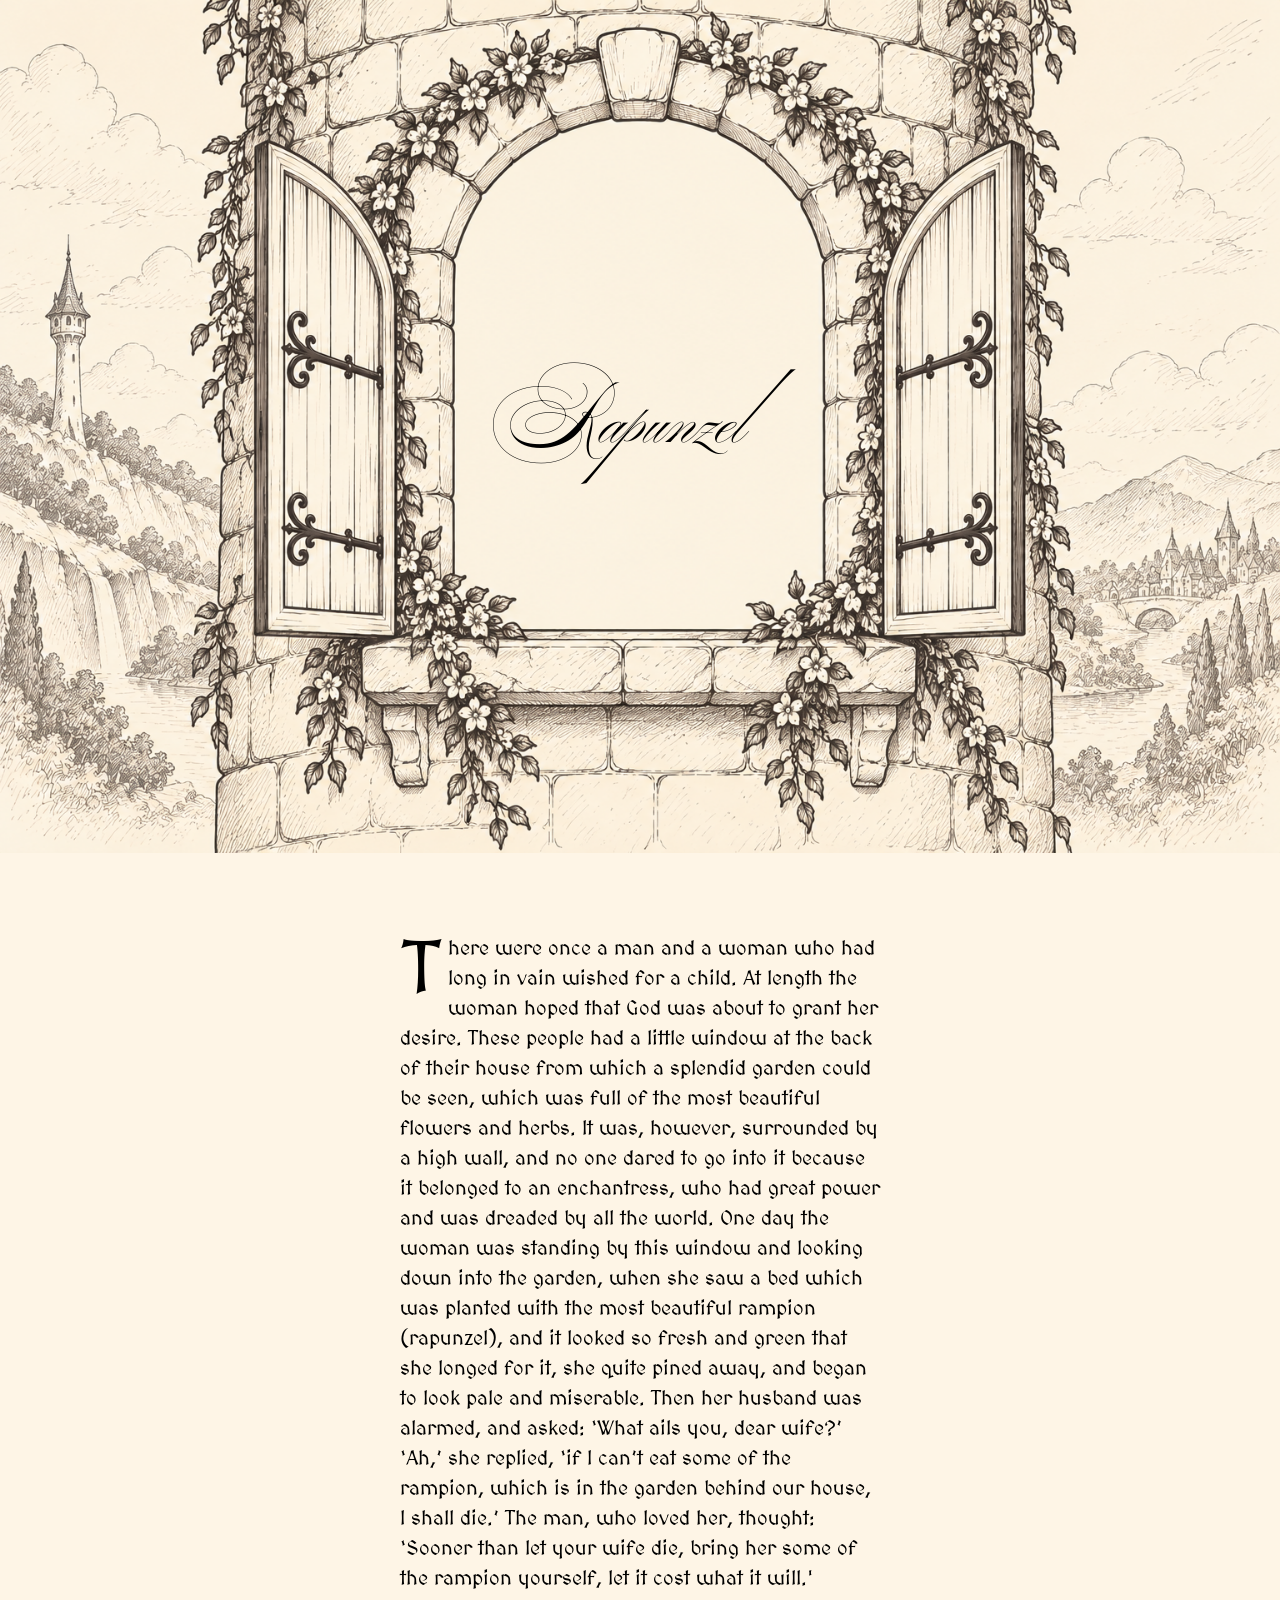
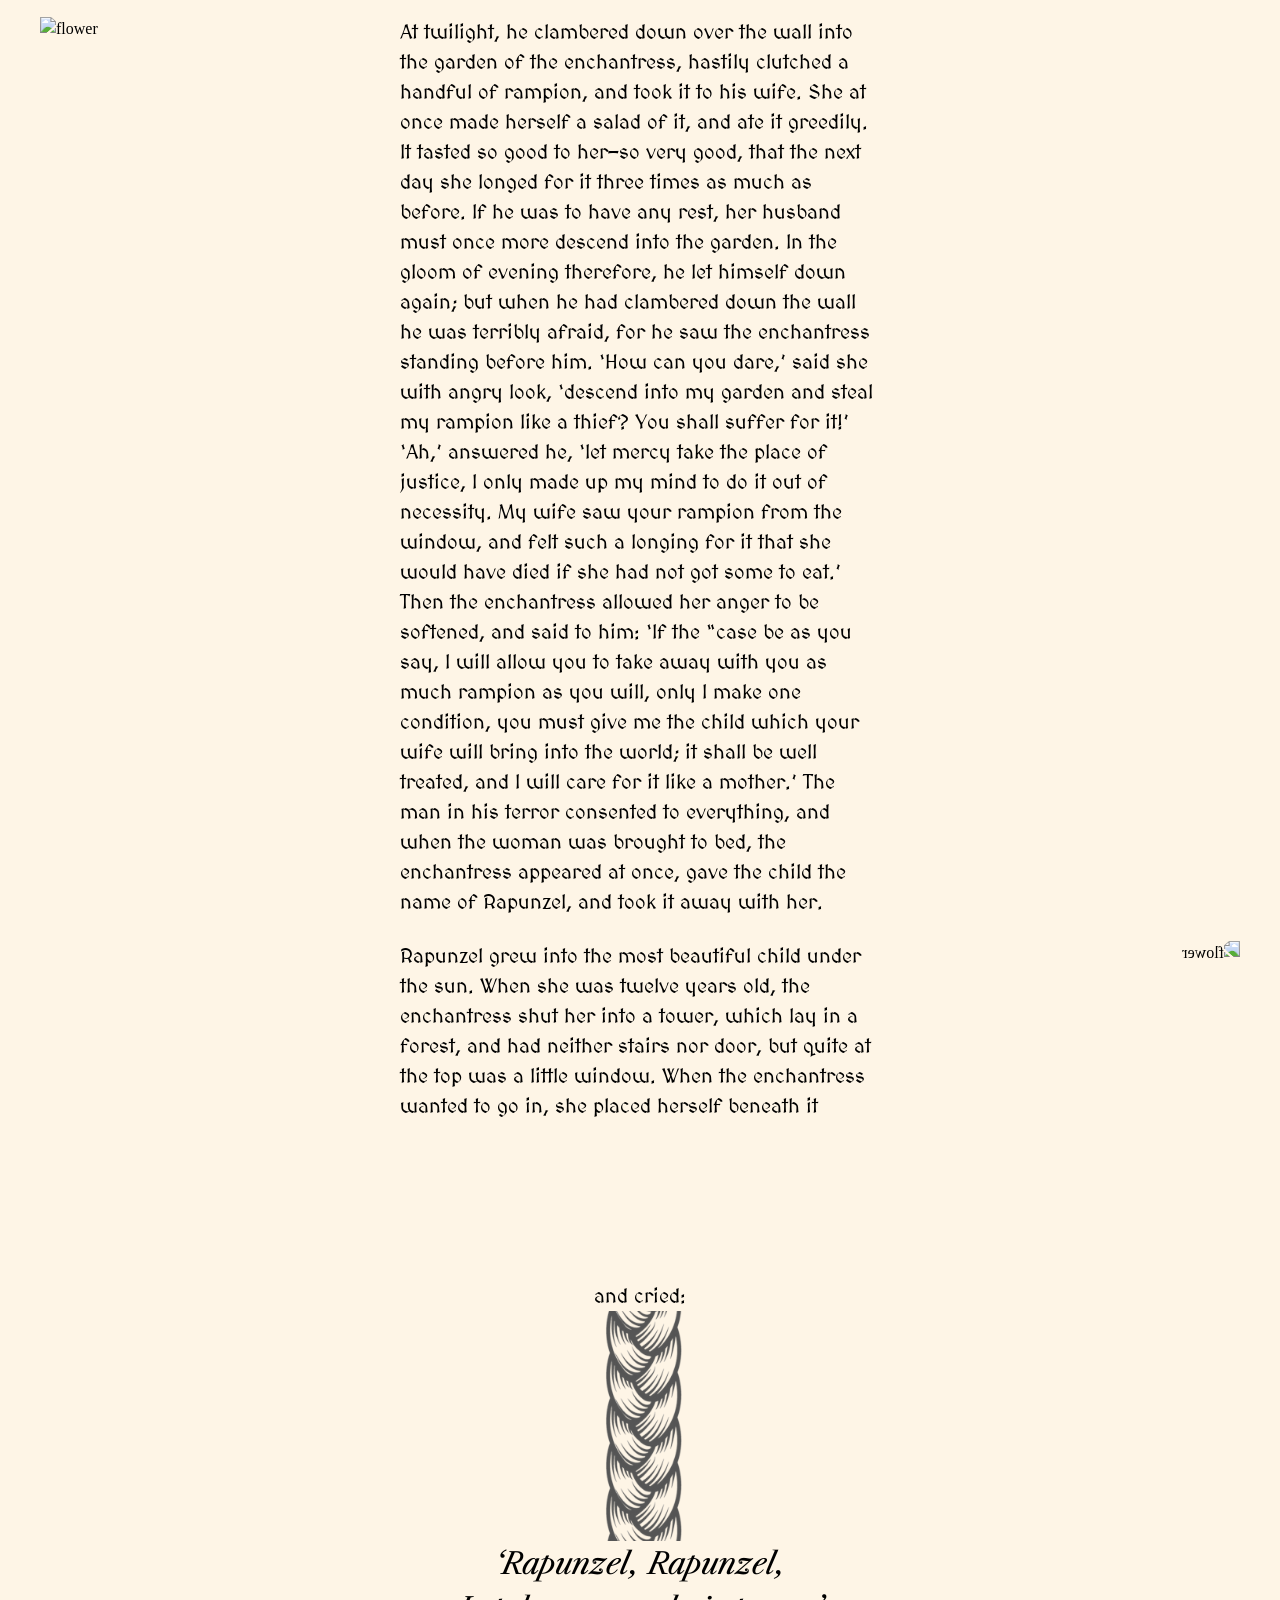
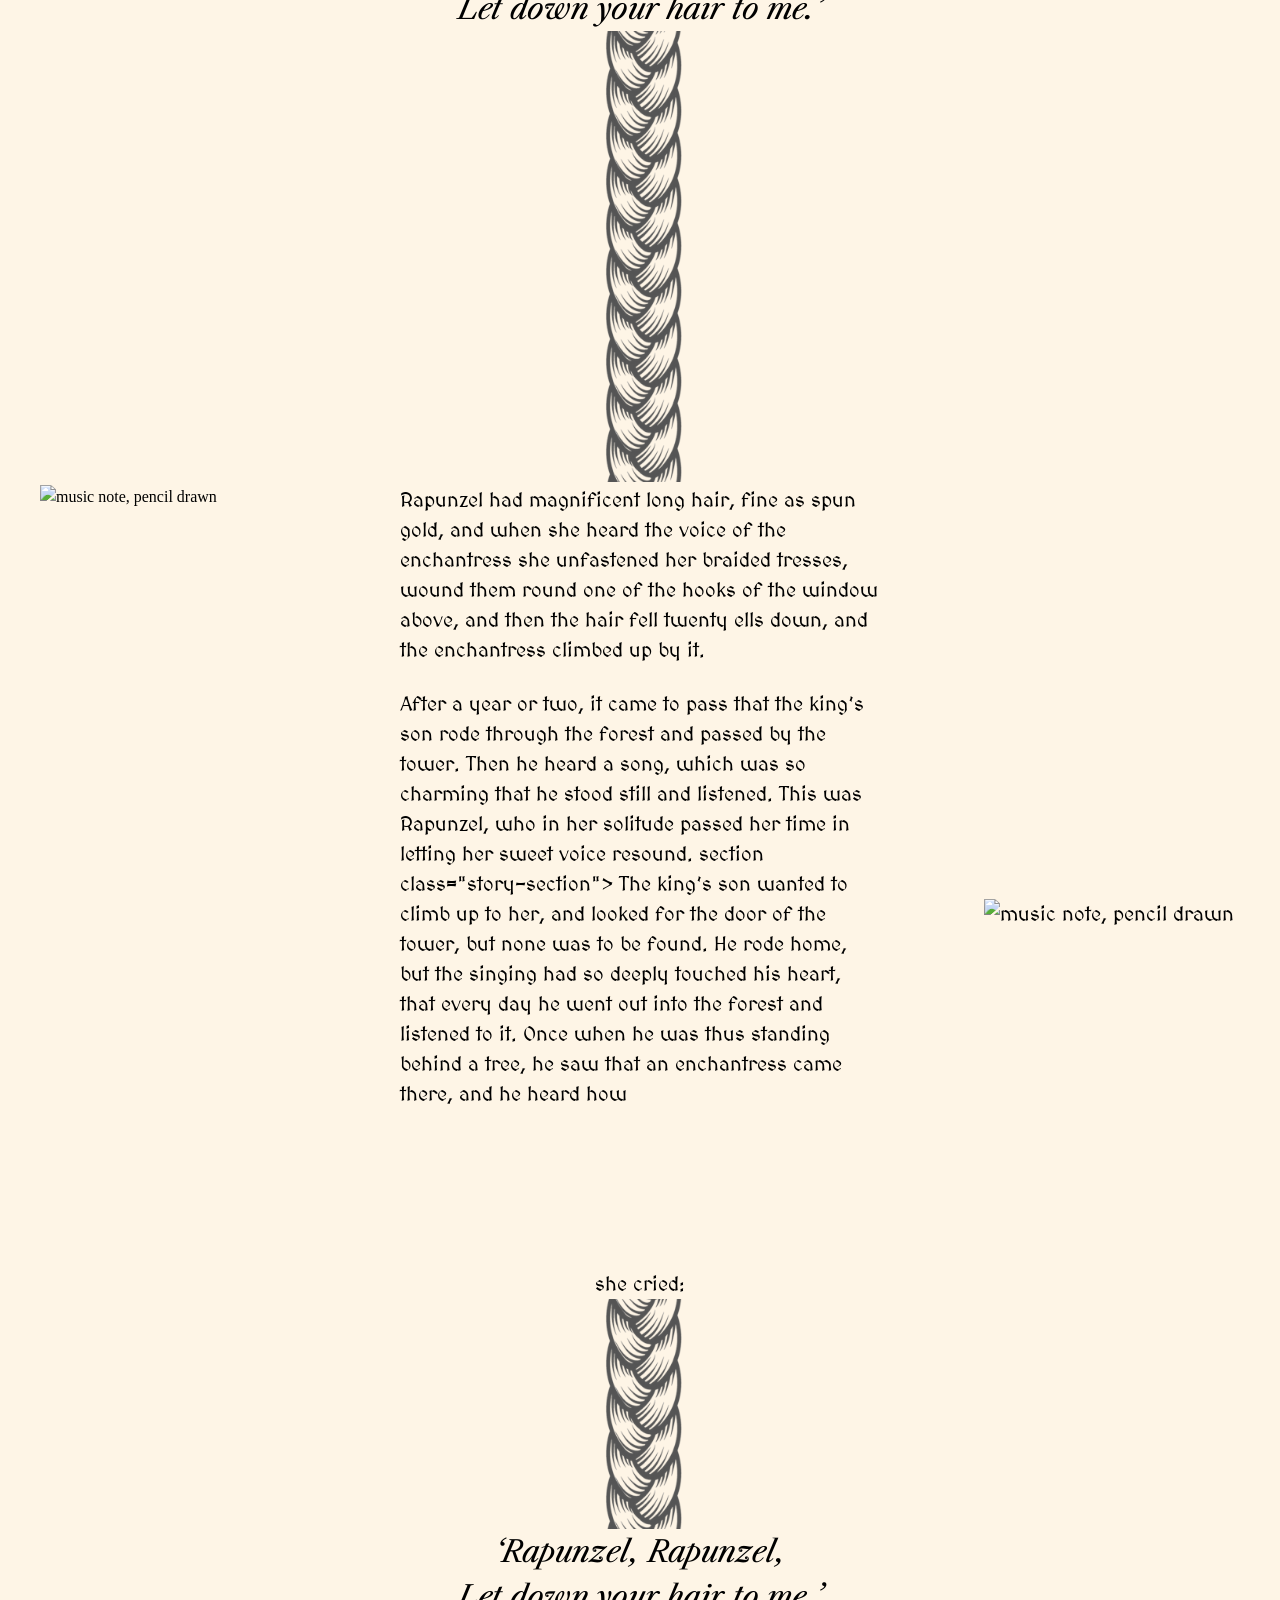
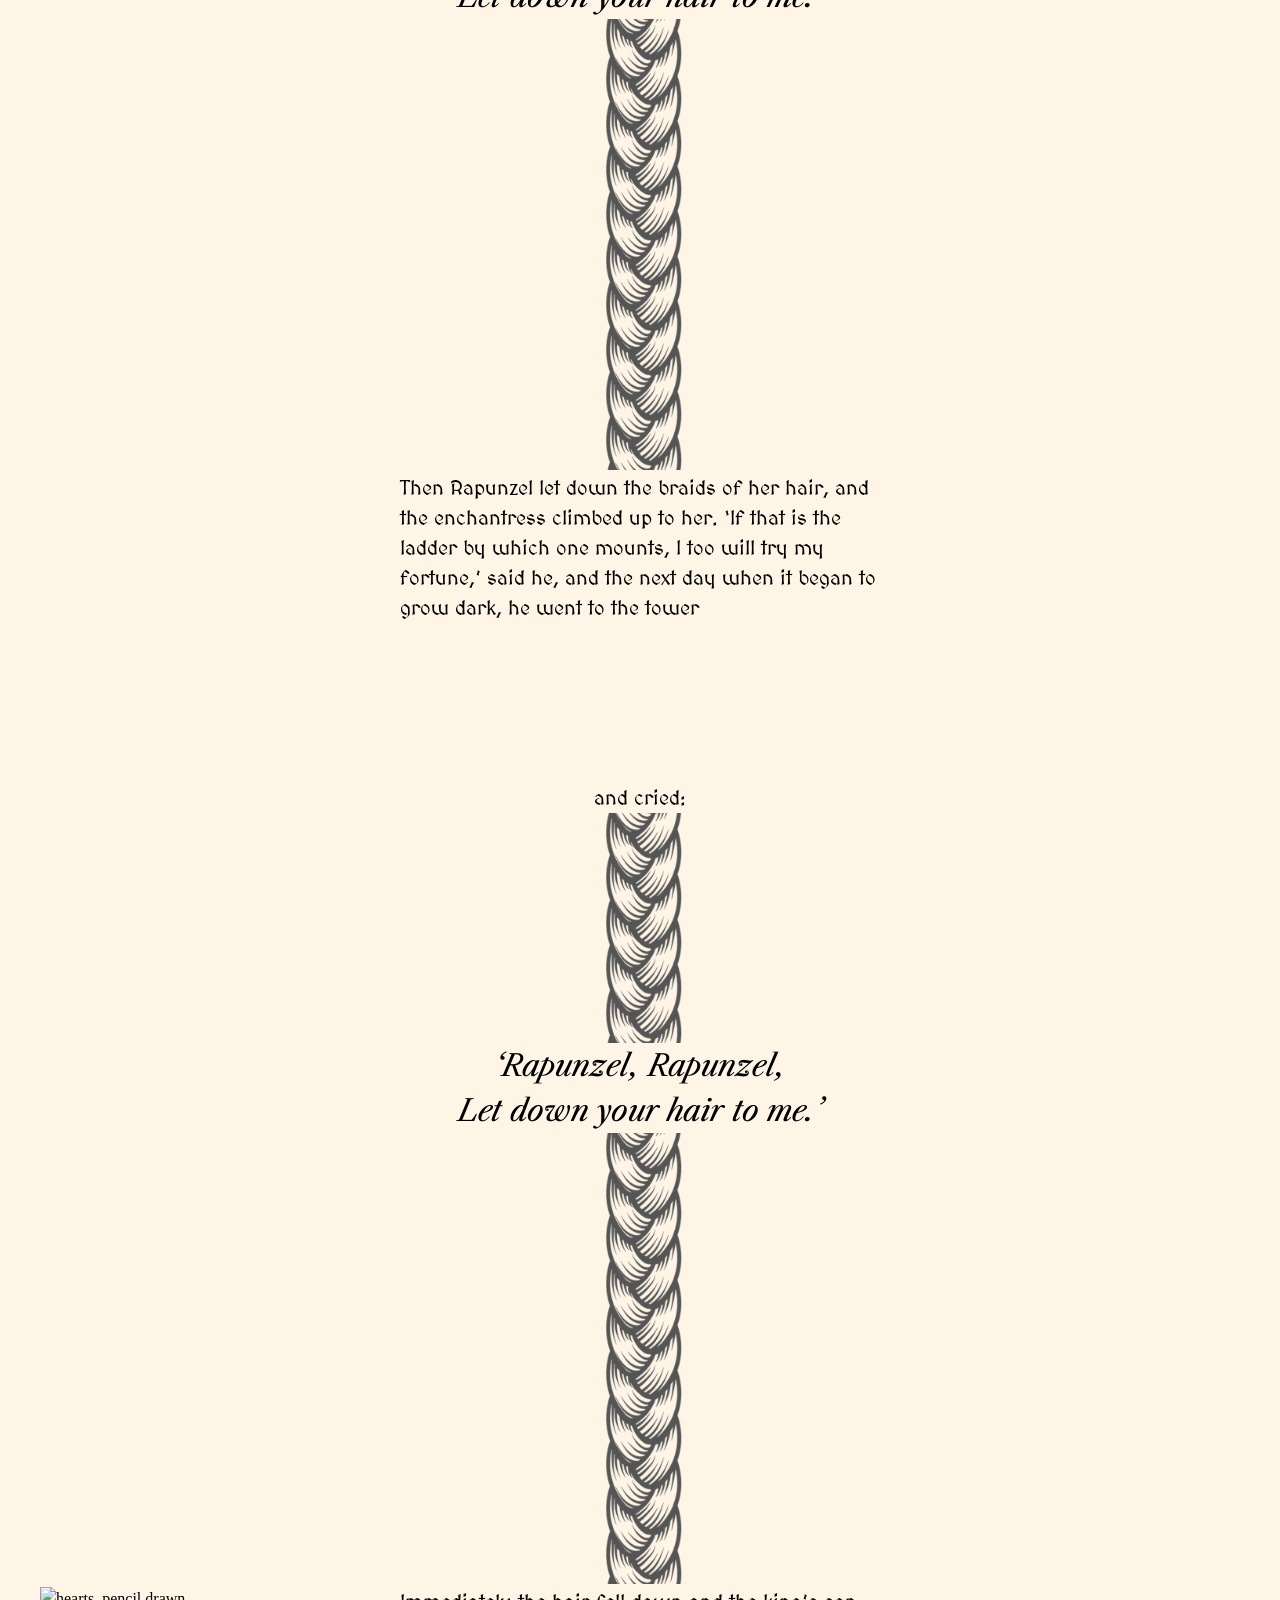
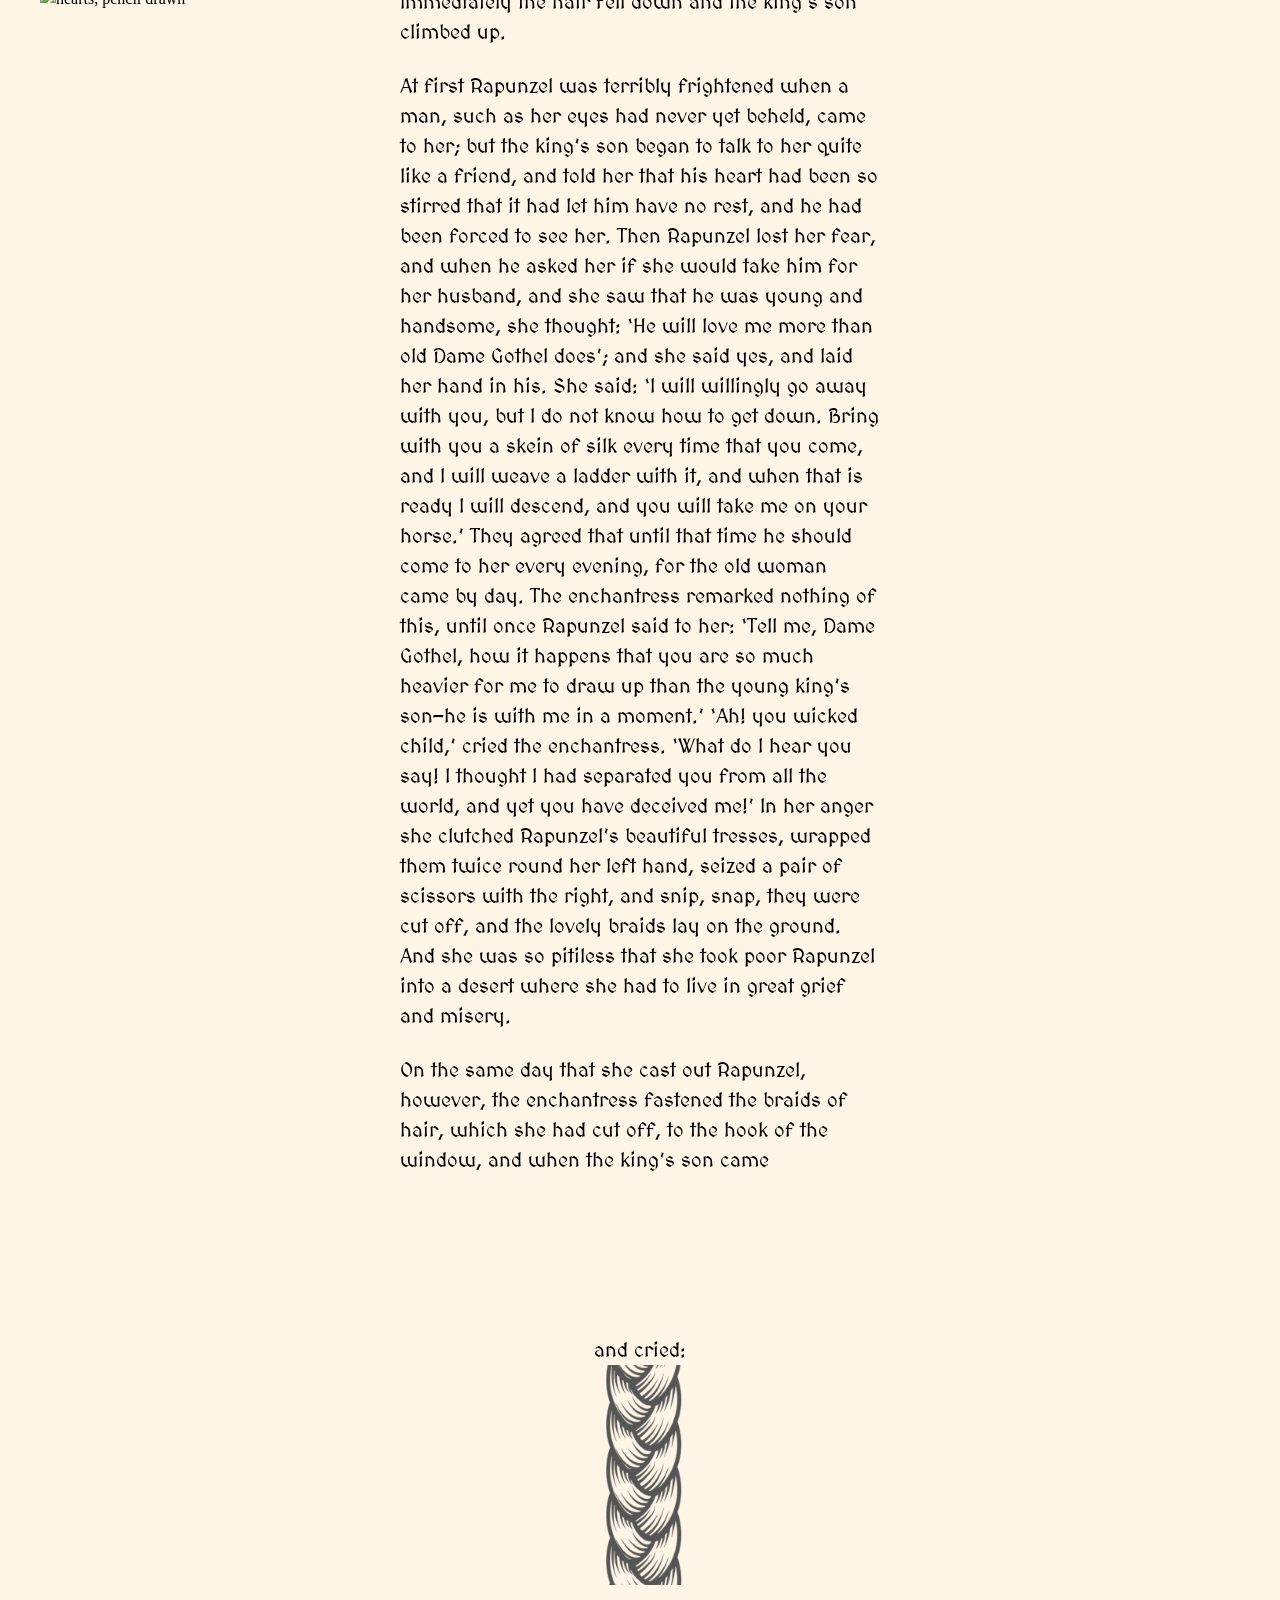
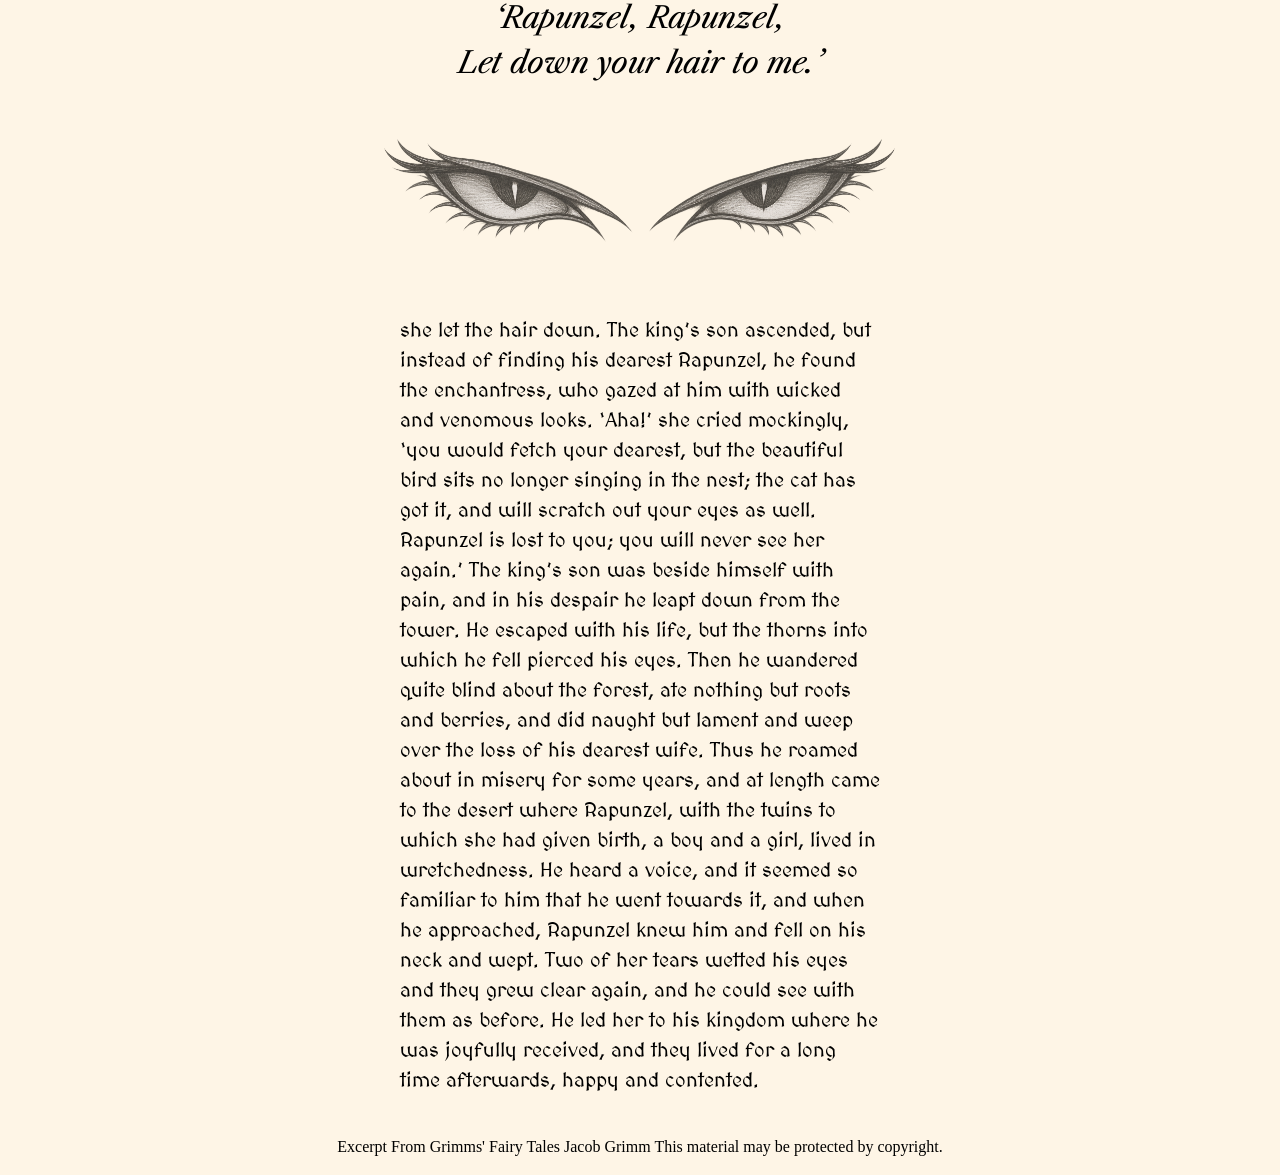
==== index.html @ 8a864c47 "Add files via upload" ====
<!DOCTYPE html>
<html lang="en">
  <head>
    <meta charset="UTF-8">
    <meta name="viewport" content="width=device-width, initial-scale=1.0">
    <link rel="stylesheet" href="style.css">
    <title>Web Design Story [Last Name]</title>
    <link rel="preconnect" href="https://fonts.googleapis.com">
<link rel="preconnect" href="https://fonts.gstatic.com" crossorigin>
<link href="https://fonts.googleapis.com/css2?family=Ballet:opsz@16..72&family=Libre+Caslon+Text:ital,wght@0,400;0,700;1,400&family=MedievalSharp&display=swap" rel="stylesheet">
  </head>

  <body>
    <main>
    
      <div class="container">
  <img src="Images/RapunzelH1.png" alt="A castle window open with flowers surrounding the opening with mountains in the background that looks like it is sketched with pencil" style="width:100%;">
  <h1>Rapunzel</h1>
</div>

      
      <p class="first">
        <span class="dropcap">T</span>here were once a man and a woman who had long in vain wished for a child.
      At length the woman hoped that God was about to grant her desire. These
      people had a little window at the back of their house from which a
      splendid garden could be seen, which was full of the most beautiful
      flowers and herbs. It was, however, surrounded by a high wall, and no one
      dared to go into it because it belonged to an enchantress, who had great
      power and was dreaded by all the world. One day the woman was standing by
      this window and looking down into the garden, when she saw a bed which was
      planted with the most beautiful rampion (rapunzel), and it looked so fresh
      and green that she longed for it, she quite pined away, and began to look
      pale and miserable. Then her husband was alarmed, and asked: ‘What ails
      you, dear wife?’ ‘Ah,’ she replied, ‘if I can’t eat some of the rampion,
      which is in the garden behind our house, I shall die.’ The man, who loved
      her, thought: ‘Sooner than let your wife die, bring her some of the
      rampion yourself, let it cost what it will.'
    </p>

    <section class="story-section">
      <img class="left-image" src="Images/flower.png" alt="flower">
      
      <p>

        At twilight, he clambered
      down over the wall into the garden of the enchantress, hastily clutched a
      handful of rampion, and took it to his wife. She at once made herself a
      salad of it, and ate it greedily. It tasted so good to her—so very
      good, that the next day she longed for it three times as much as before.
      If he was to have any rest, her husband must once more descend into the
      garden. In the gloom of evening therefore, he let himself down again; but
      when he had clambered down the wall he was terribly afraid, for he saw the
      enchantress standing before him. ‘How can you dare,’ said she with angry
      look, ‘descend into my garden and steal my rampion like a thief? You shall
      suffer for it!’ ‘Ah,’ answered he, ‘let mercy take the place of justice, I
      only made up my mind to do it out of necessity. My wife saw your rampion
      from the window, and felt such a longing for it that she would have died
      if she had not got some to eat.’ Then the enchantress allowed her anger to
      be softened, and said to him: ‘If the “case be as you say, I will allow you
      to take away with you as much rampion as you will, only I make one
      condition, you must give me the child which your wife will bring into the
      world; it shall be well treated, and I will care for it like a mother.’
      The man in his terror consented to everything, and when the woman was
      brought to bed, the enchantress appeared at once, gave the child the name
      of Rapunzel, and took it away with her.
      </p>
    </section>

    <section class="story-section">
      <img class="right-image" src="Images/flower.png" alt="flower">
      
      <p>
      Rapunzel grew into the most beautiful child under the sun. When she was
      twelve years old, the enchantress shut her into a tower, which lay in a
      forest, and had neither stairs nor door, but quite at the top was a little
      window. When the enchantress wanted to go in, she placed herself beneath
      it 
      </p>
    </section>

      <p class= "cried">
        and cried:
      </p>

      <div class="braid">
        <img src=Images/braid.png alt="A braid passing through the quote down to the next paragraoh">
  
      <blockquote> 
        ‘Rapunzel, Rapunzel,<br>
        Let down your hair to me.’
      </blockquote>
    </div>

<section class="story-section">
      <img class="left-music" src="Images/music.png" alt="music note, pencil drawn">
    <p>
    Rapunzel had magnificent long hair, fine as spun gold, and when she heard
      the voice of the enchantress she unfastened her braided tresses, wound
      them round one of the hooks of the window above, and then the hair fell
      twenty ells down, and the enchantress climbed up by it.
    </p>
     </section>
   
      <p>
      After a year or two, it came to pass that the king’s son rode through the
      forest and passed by the tower. Then he heard a song, which was so
      charming that he stood still and listened. This was Rapunzel, who in her
      solitude passed her time in letting her sweet voice resound. section class="story-section">
      <img class="right-music" src="Images/music-right.png" alt="music note, pencil drawn">The king’s
      son wanted to climb up to her, and looked for the door of the tower, but
      none was to be found. He rode home, but the singing had so deeply touched
      his heart, that every day he went out into the forest and listened to it.
      Once when he was thus standing behind a tree, he saw that an enchantress
      came there, and he heard how 
    </p>
      </section>



    <p class="cried">
      she cried:
    </p>
 
     <div class="braid">
        <img src=Images/braid.png>
  
      <blockquote> 
        ‘Rapunzel, Rapunzel,<br>
        Let down your hair to me.’
      </blockquote>
    </div>

  <p>Then Rapunzel let down the braids of her hair, and the enchantress climbed
      up to her. ‘If that is the ladder by which one mounts, I too will try my
      fortune,’ said he, and the next day when it began to grow dark, he went to
      the tower</p>

      <p class="cried">
        and cried:
      </p>

      <div class="braid">
        <img src=Images/braid.png>
  
      <blockquote> 
        ‘Rapunzel, Rapunzel,<br>
        Let down your hair to me.’
      </blockquote>
    </div>

<section class="story-section">
      <img class="heart" src="Images/hearts.png" alt="hearts, pencil drawn">
      <p>
       Immediately the hair fell down and the king’s son climbed up.
     </p>
   </section>
      <p>
      At first Rapunzel was terribly frightened when a man, such as her eyes had
      never yet beheld, came to her; but the king’s son began to talk to her
      quite like a friend, and told her that his heart had been so stirred that
      it had let him have no rest, and he had been forced to see her. Then
      Rapunzel lost her fear, and when he asked her if she would take him for
      her husband, and she saw that he was young and handsome, she thought: ‘He
      will love me more than old Dame Gothel does’; and she said yes, and laid
      her hand in his. She said: ‘I will willingly go away with you, but I do
      not know how to get down. Bring with you a skein of silk every time that
      you come, and I will weave a ladder with it, and when that is ready I will
      descend, and you will take me on your horse.’ They agreed that until that
      time he should come to her every evening, for the old woman came by day.
      The enchantress remarked nothing of this, until once Rapunzel said to her:
      ‘Tell me, Dame Gothel, how it happens that you are so much heavier for me
      to draw up than the young king’s son—he is with me in a moment.’
      ‘Ah! you wicked child,’ cried the enchantress. ‘What do I hear you say! I
      thought I had separated you from all the world, and yet you have deceived
      me!’ In her anger she clutched Rapunzel’s beautiful tresses, wrapped them
      twice round her left hand, seized a pair of scissors with the right, and
      snip, snap, they were cut off, and the lovely braids lay on the ground.
      And she was so pitiless that she took poor Rapunzel into a desert where
      she had to live in great grief and misery.
    </p>

    <p>
      On the same day that she cast out Rapunzel, however, the enchantress
      fastened the braids of hair, which she had cut off, to the hook of the
      window, and when the king’s son came 
    </p>

    <p class="cried">
    and cried:</p>

    <div class="evil">
        <img src=Images/braid.png> 
      <blockquote> 
        ‘Rapunzel, Rapunzel,<br>
        Let down your hair to me.’
      </blockquote>
      <div class="eyes">
      <img src="Images/eyes.png" alt="evil looking eyes staring straight out. The eyes are styled in a hand drawn way. ">
    </div>
      </div>
  




      <p>
        she let the hair down. The king’s son ascended, but instead of finding his
      dearest Rapunzel, he found the enchantress, who gazed at him with wicked
      and venomous looks. ‘Aha!’ she cried mockingly, ‘you would fetch your
      dearest, but the beautiful bird sits no longer singing in the nest; the
      cat has got it, and will scratch out your eyes as well. Rapunzel is lost
      to you; you will never see her again.’ The king’s son was beside himself
      with pain, and in his despair he leapt down from the tower. He escaped
      with his life, but the thorns into which he fell pierced his eyes. Then he
      wandered quite blind about the forest, ate nothing but roots and berries,
      and did naught but lament and weep over the loss of his dearest wife.
      Thus he roamed about in misery for some years, and at length came to the desert
      where Rapunzel, with the twins to which she had given birth, a boy and a
      girl, lived in wretchedness. He heard a voice, and it seemed so familiar
      to him that he went towards it, and when he approached, Rapunzel knew him
      and fell on his neck and wept. Two of her tears wetted his eyes and they
      grew clear again, and he could see with them as before. He led her to his
      kingdom where he was joyfully received, and they lived for a long time
      afterwards, happy and contented.
    </p>


<img src="Images/flowers.png" alt="" class="footer-banner">
<footer>
  Excerpt From Grimms' Fairy Tales Jacob Grimm
  This material may be protected by copyright.
</footer>

    </main>
  </body>
</html>
---- style.css ----
/*
  Josh's Custom CSS Reset
  https://www.joshwcomeau.com/css/custom-css-reset/
*/

*, *::before, *::after {
  box-sizing: border-box;
}

*:not(dialog) {
  margin: 0;
}

@media (prefers-reduced-motion: no-preference) {
  html {
    interpolate-size: allow-keywords;
  }
}

body {
  line-height: 1.5;
  -webkit-font-smoothing: antialiased;
}

img, picture, video, canvas, svg {
  display: block;
  max-width: 100%;
}

input, button, textarea, select {
  font: inherit;
}

p, h1, h2, h3, h4, h5, h6 {
  overflow-wrap: break-word;
}

p {
  text-wrap: pretty;
}
h1, h2, h3, h4, h5, h6 {
  text-wrap: balance;
}

#root, #__next {
  isolation: isolate;
}

/*-------code starts here-----*/

html {
	background-color: #FEF5E6;
}

main {
margin: auto;
}

 /* source https://www.w3schools.com/howto/howto_css_image_text.asp*/
/* Container holding the image and the text */
.container {
  position: relative;
  text-align: center;
  width: 100vw;

}

.container img{
  width: 100%;
  height: 100%;
  object-fit: cover;
}

h1 {
	font-family: "Ballet", cursive;
  font-optical-sizing: auto;
  font-weight: 400;
  font-style: normal;
  font-size: 6.5vw;
  /*text-shadow: 3px 3px 15px black; /*https://www.w3schools.com/cssref/css3_pr_text-shadow.php*/
	text-align: center;
	position: absolute;
  padding-right: 2.5vw;
  top: 50%;
  left: 50%;
  transform: translate(-50%, -50%);
}

.dropcap {
	float: left;
  font-size: 75px;
  line-height: 60px;
  padding-top: 4px;
  padding-right: 8px;
  padding-left: 3px;
}

.first{
  margin-top: 5rem;
}

p {
  font-size: 20px;
  width: 30rem;
  min-width: 20rem;
  font-family: "MedievalSharp";
  margin: auto;
  margin-bottom: 1.5rem;

}

.cried {
  text-align: center;
  margin-top: 10rem;
  margin-bottom: 0rem;
  font-size: 20px;

}

.braid{ /*Adobe Stock*/
  width: 200px;
  height: 550px;
  margin: auto;
  margin-bottom: 14rem;
  position: relative;
  text-align: center;
}

.story-section {
  position: relative;
  width: 100%;
}

.left-image  /*CHAT GPT*/{
  position: absolute;
  width: 20vw;
  left: 0;
  margin-left: 40px;
}

.right-image  /*CHAT GPT*/{
  position: absolute;
  transform: scaleX(-1);
  width: 20vw;
  right: 0;
  margin-right: 40px;
}

.left-music{
  position: absolute;
  width: 20vw;
  left: 0;
  margin-left: 40px;

}

.right-music{
  position: absolute;
  width: 20vw;
  right: 0;
  margin-right: 40px;

}

.heart{
  position: absolute;
  width: 20vw;
  left: 0;
  margin-left: 40px;
}


blockquote {
	font-family: "Libre Caslon Text";
	font-style: italic;
	text-align: center; 
  font-size: 30px;
  background-color: #FEF5E6;
  position: absolute;
  top: 50%;
  left: 50%;
  transform: translate(-50%, -50%);
  width: 43rem;
  max-width: 80vw;
}


.evil{ 
  width: 200px;
  height: 550px;
  margin: auto;
  position: relative;
  text-align: center;
}

.evil img /*ChatGPT*/{
width: 100%;
height: 40%;
object-fit: cover;
}

.eyes {
  width: 550px;
  height: 400px;
  max-width: 90vw;
  position: absolute;
  left: 50%;
  transform: translateX(-50%);
}

.eyes img  /*ChatGPT*/ {
  width: 100%;
  height: 100%;
  object-fit: contain;
}

.footer-banner /*ChatGPT*/ {
  display: block;
  width: 50vw;       
  height: auto;       
  object-fit: cover;  
  margin: auto;
}

footer {
  margin: auto;
  text-align: center;
  padding-top: 1rem;
  padding-bottom: 1rem;
}


  @media screen and (max-width: 900px) {
  .left-image{
    display: none;
  }

    @media screen and (max-width: 900px) {
  .right-image{
    display: none;
  }

    @media screen and (max-width: 900px) {
  .left-music{
    display: none;
  }

    @media screen and (max-width: 900px) {
  .right-music{
    display: none;
  }

 @media screen and (max-width: 900px) {
  .heart{
    display: none;
  }

@media screen and (max-width: 920px) {
  p {
  
  }
}
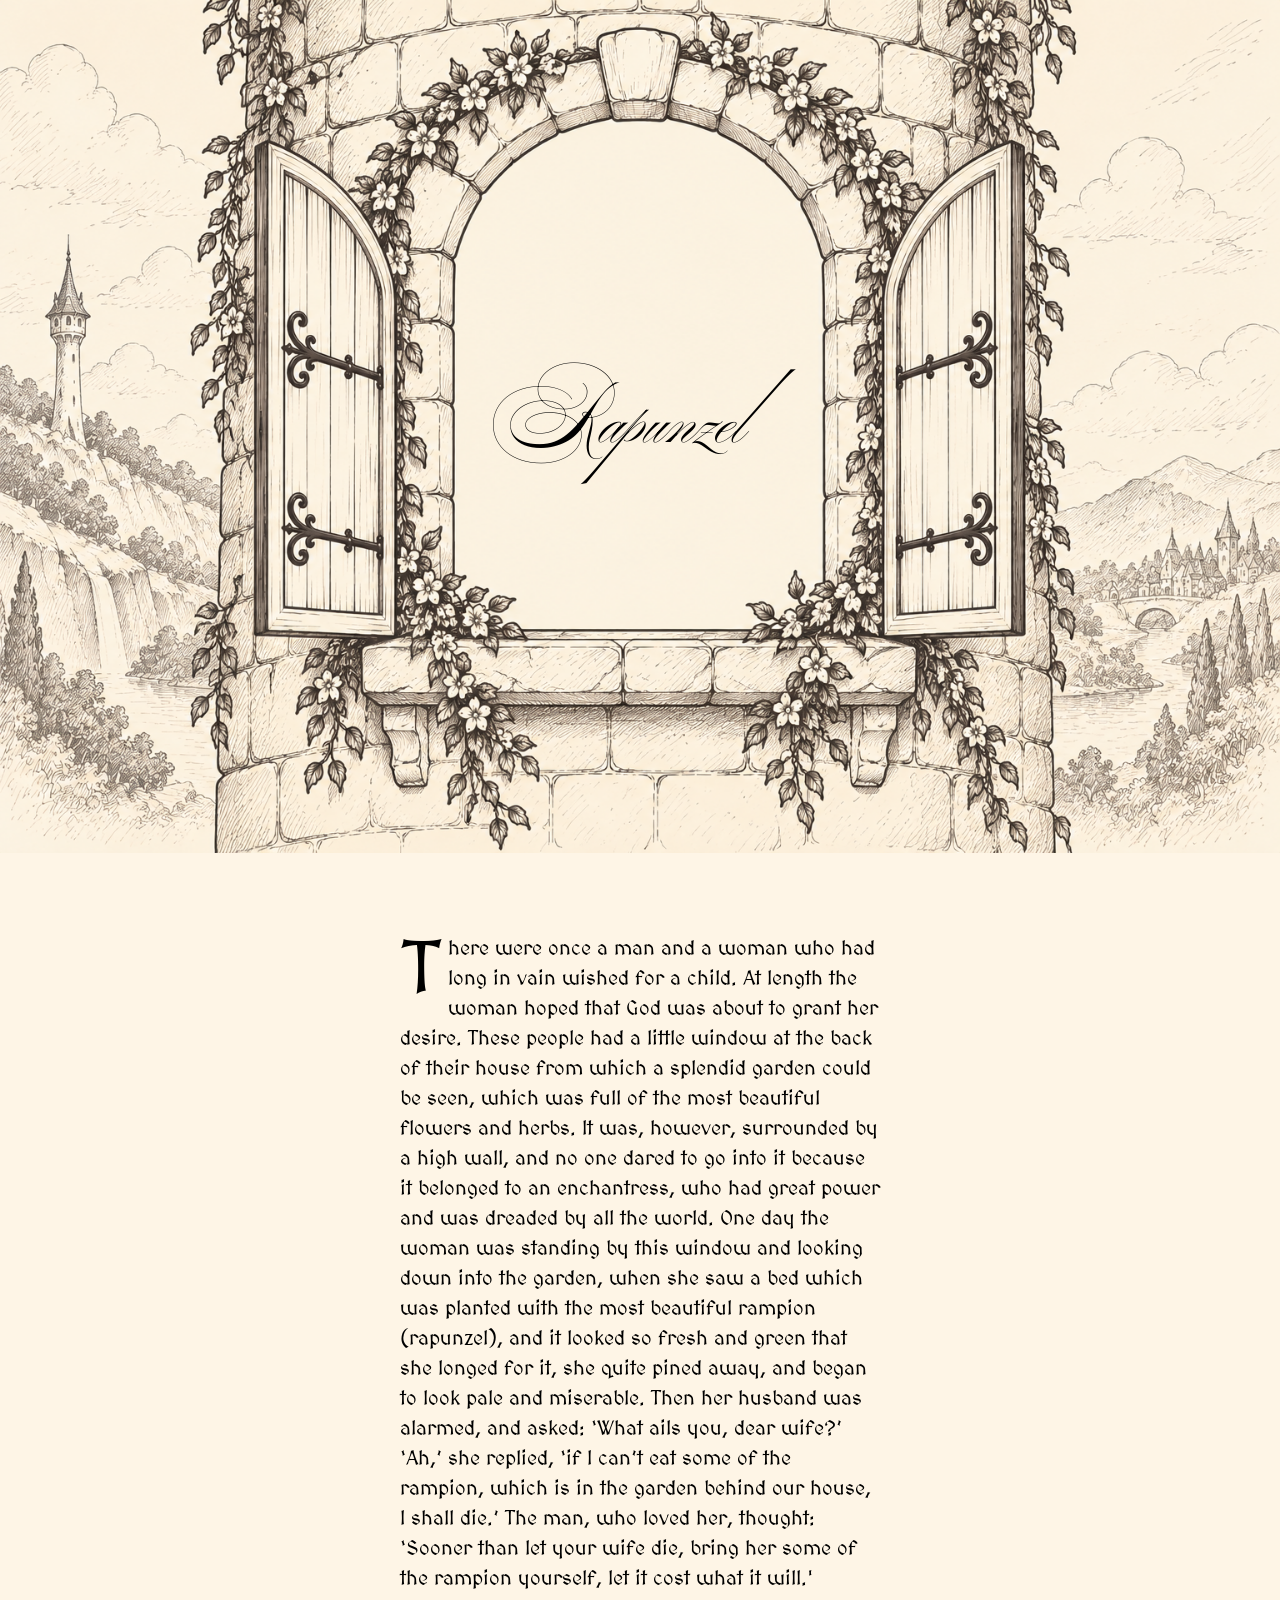
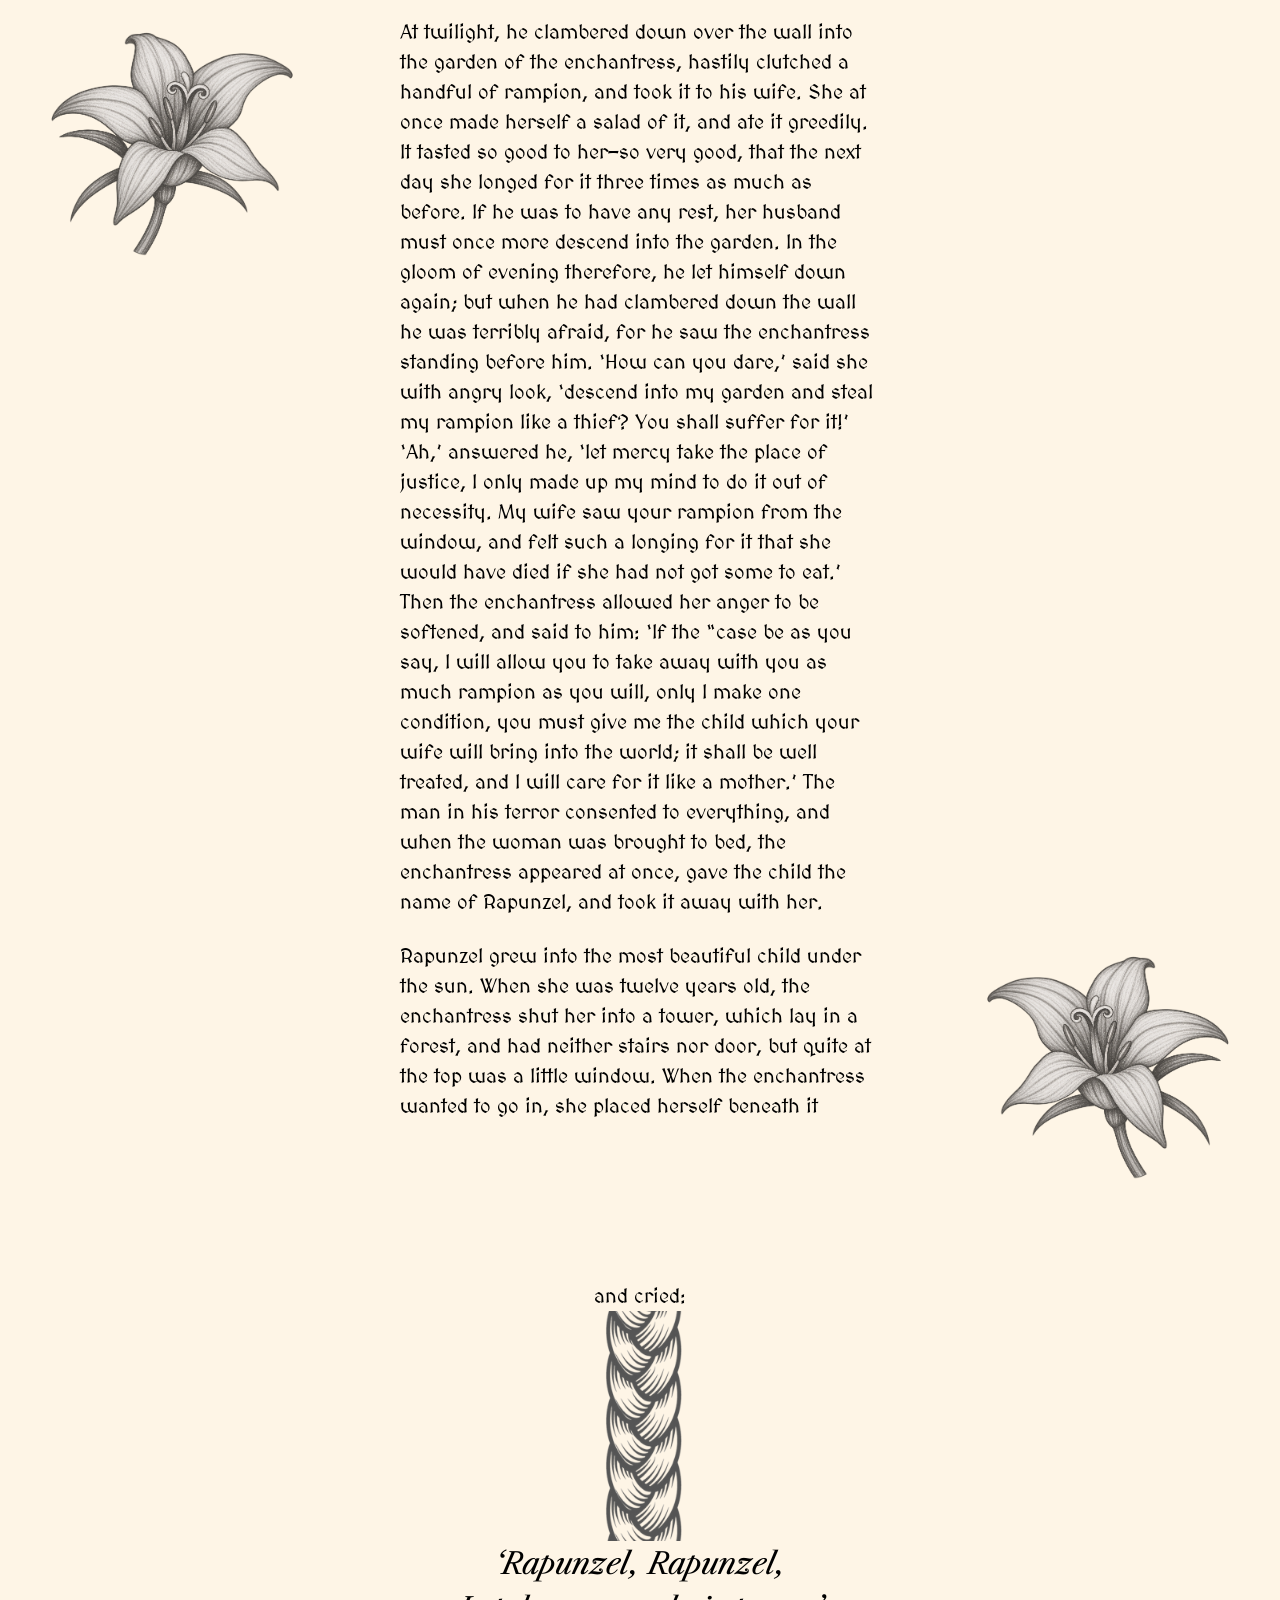
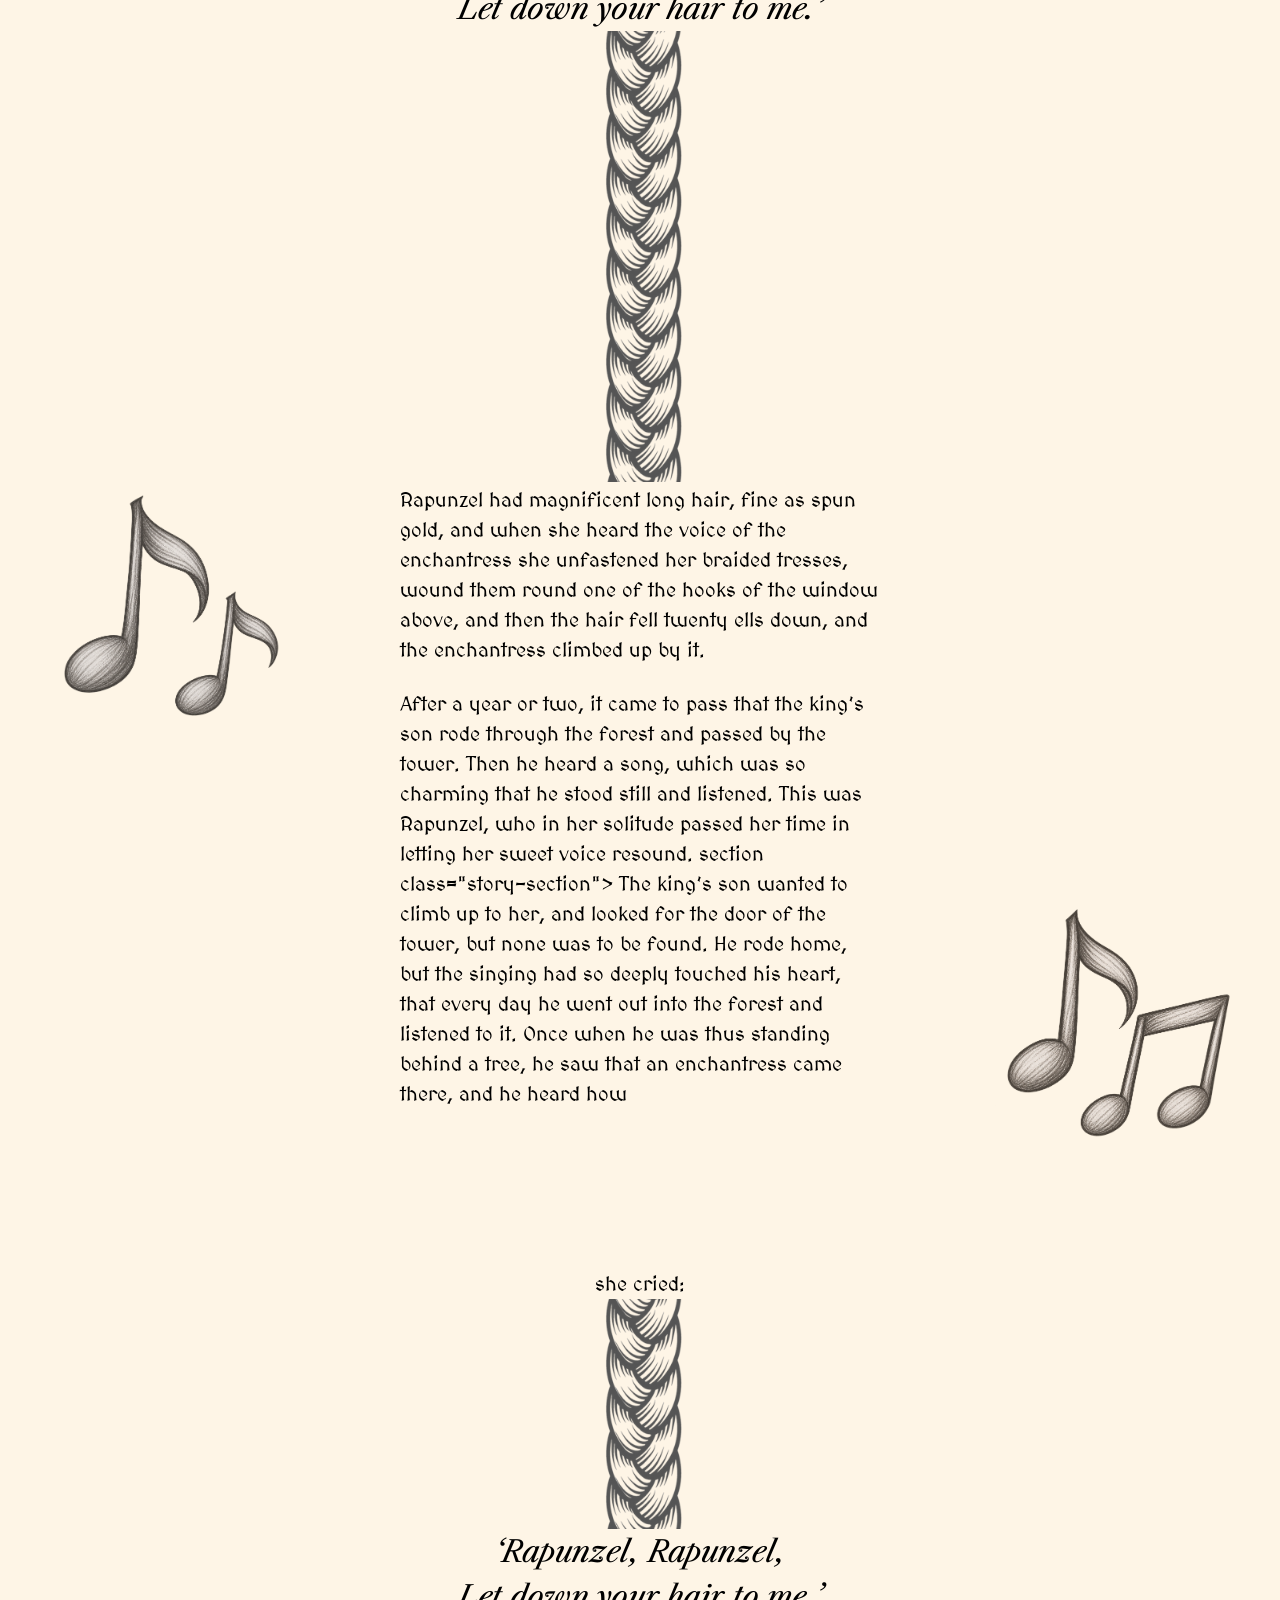
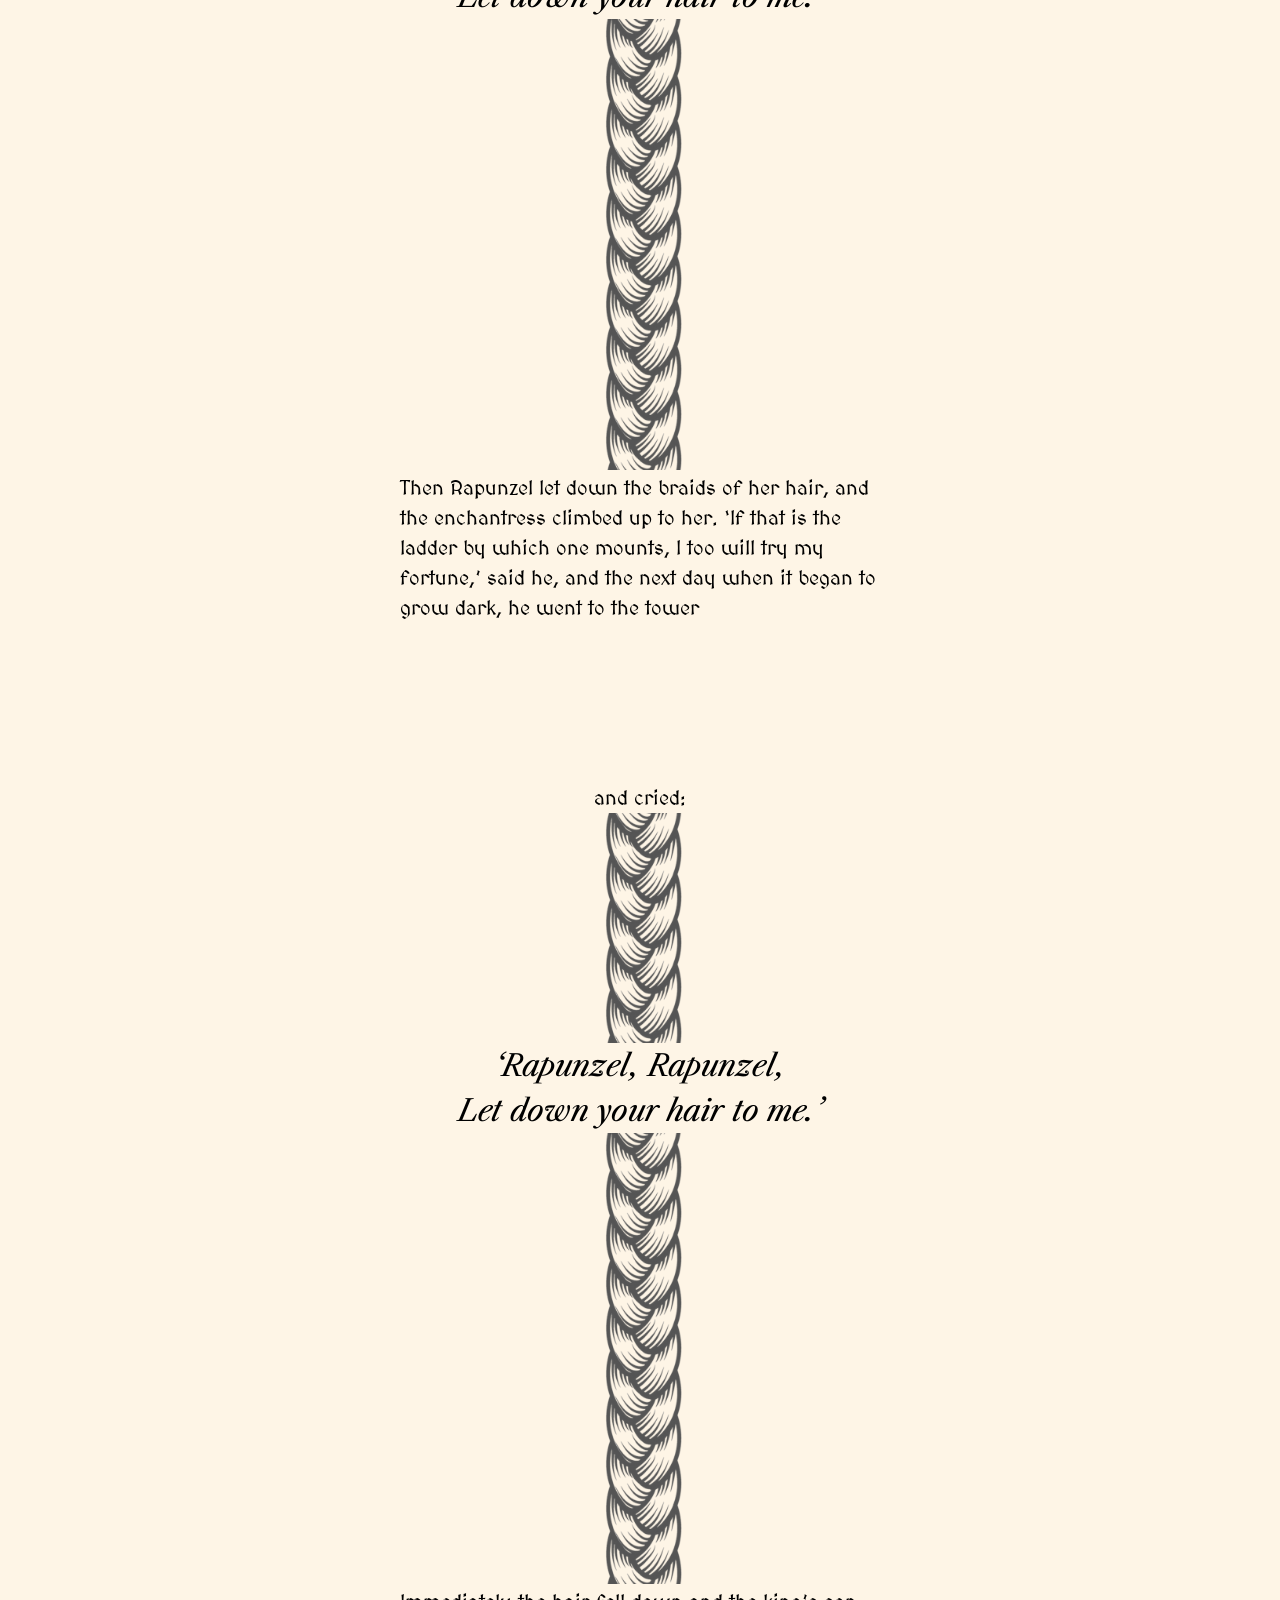
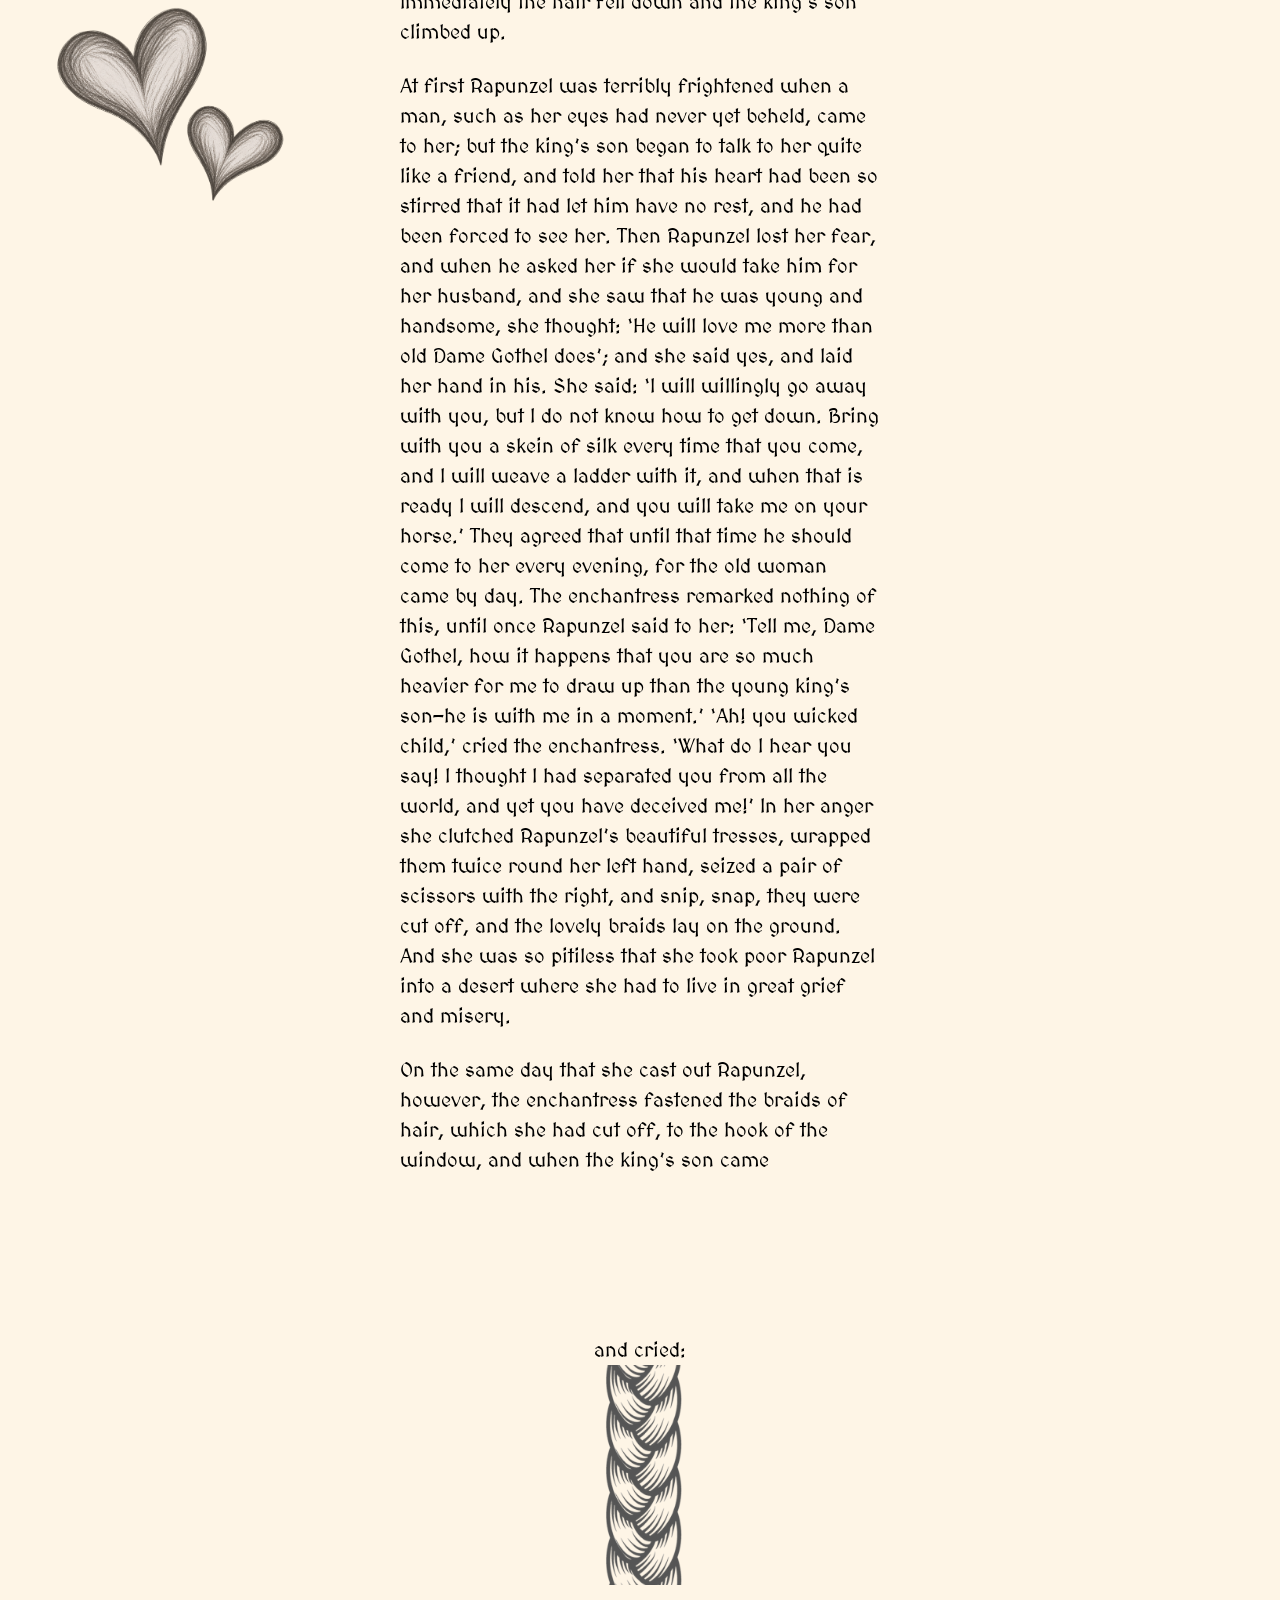
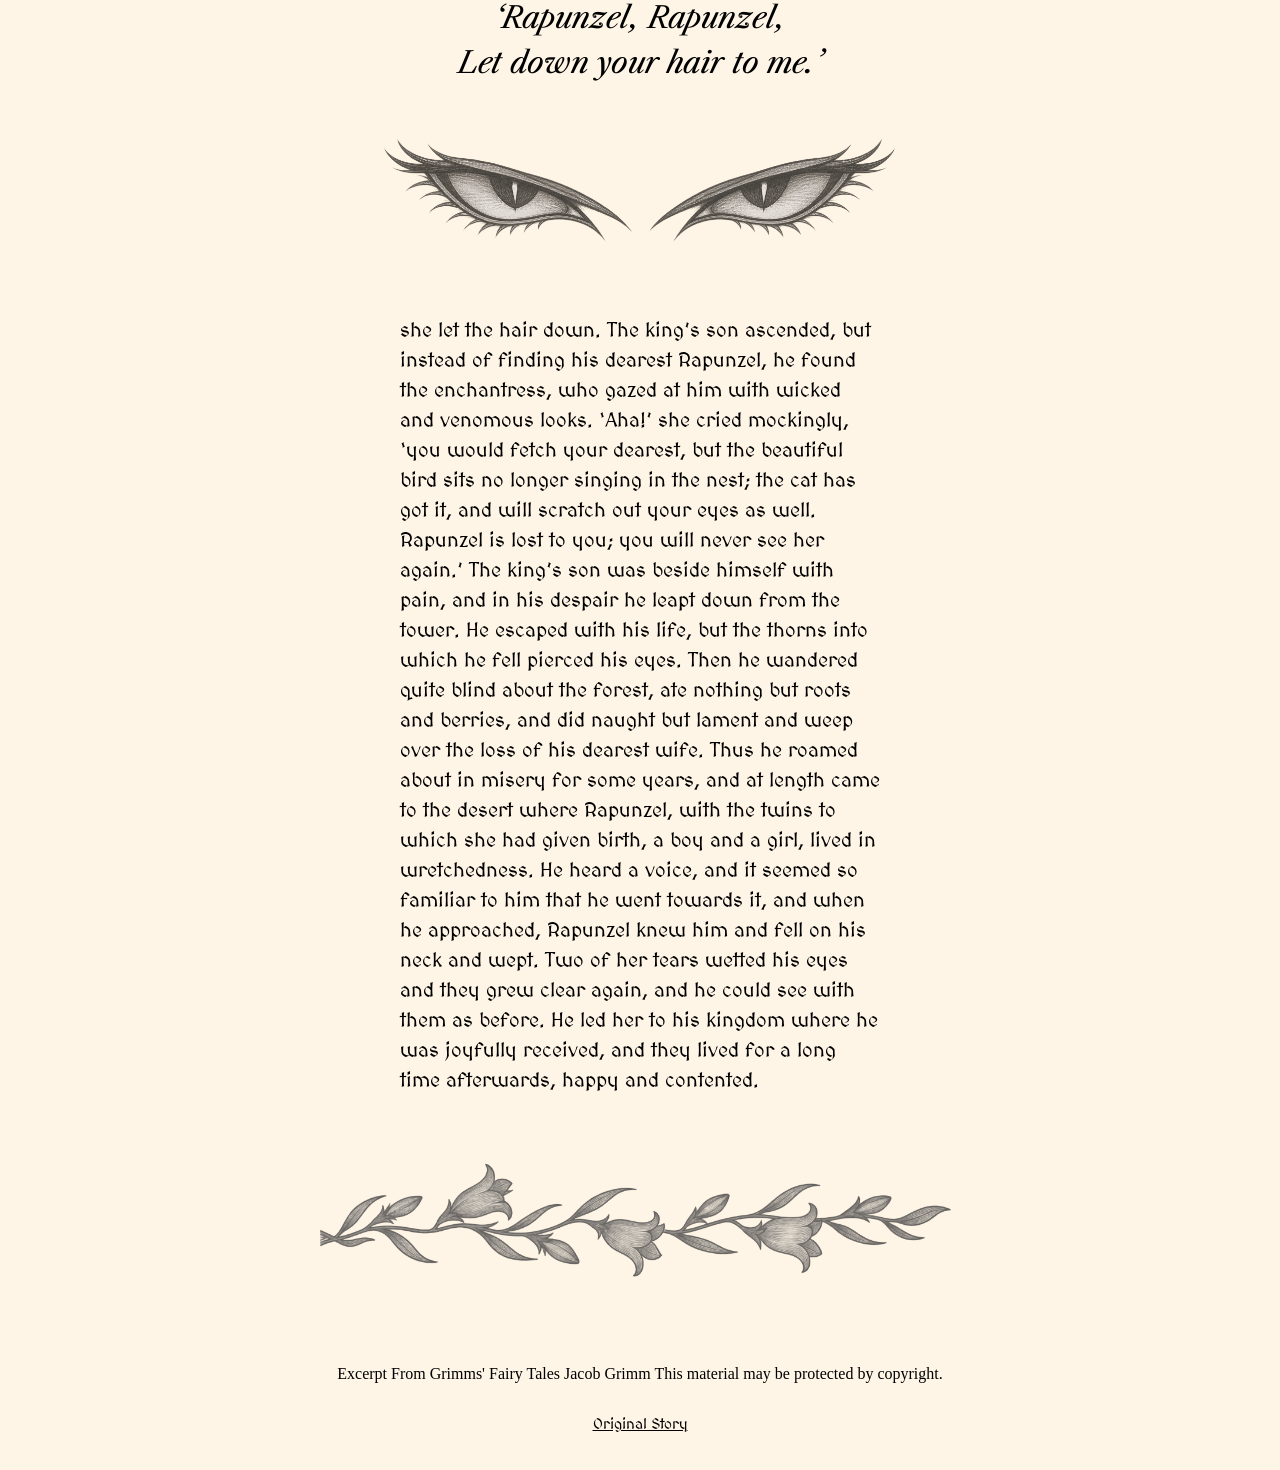
==== commit 2c82b2d3: "Add files via upload" ====
--- a/index.html
+++ b/index.html
@@ -38,7 +38,7 @@
     </p>
 
     <section class="story-section">
-      <img class="left-image" src="Images/flower.png" alt="flower">
+      <img class="left-image" src="Images/flower.png" alt="A rampion (rapunzel) flower drawn in a graphite style">
       
       <p>
 
@@ -67,7 +67,7 @@
     </section>
 
     <section class="story-section">
-      <img class="right-image" src="Images/flower.png" alt="flower">
+      <img class="right-image" src="Images/flower.png" alt="A rampion (rapunzel) flower drawn in a graphite style">
       
       <p>
       Rapunzel grew into the most beautiful child under the sun. When she was
@@ -92,7 +92,7 @@
     </div>
 
 <section class="story-section">
-      <img class="left-music" src="Images/music.png" alt="music note, pencil drawn">
+      <img class="left-music" src="Images/music.png" alt="mMusic notes drawn in a graphite style">
     <p>
     Rapunzel had magnificent long hair, fine as spun gold, and when she heard
       the voice of the enchantress she unfastened her braided tresses, wound
@@ -106,7 +106,7 @@
       forest and passed by the tower. Then he heard a song, which was so
       charming that he stood still and listened. This was Rapunzel, who in her
       solitude passed her time in letting her sweet voice resound. section class="story-section">
-      <img class="right-music" src="Images/music-right.png" alt="music note, pencil drawn">The king’s
+      <img class="right-music" src="Images/music-right.png" alt="Music notes drawn in a graphite style">The king’s
       son wanted to climb up to her, and looked for the door of the tower, but
       none was to be found. He rode home, but the singing had so deeply touched
       his heart, that every day he went out into the forest and listened to it.
@@ -149,7 +149,7 @@
     </div>
 
 <section class="story-section">
-      <img class="heart" src="Images/hearts.png" alt="hearts, pencil drawn">
+      <img class="heart" src="Images/hearts.png" alt="Two hearts drawn in a graphite style">
       <p>
        Immediately the hair fell down and the king’s son climbed up.
      </p>
@@ -195,7 +195,7 @@
         Let down your hair to me.’
       </blockquote>
       <div class="eyes">
-      <img src="Images/eyes.png" alt="evil looking eyes staring straight out. The eyes are styled in a hand drawn way. ">
+      <img src="Images/eyes.png" alt="Evil looking eyes staring straight out. The eyes are styled sketched in pencil. ">
     </div>
       </div>
   
@@ -225,10 +225,11 @@
     </p>
 
 
-<img src="Images/flowers.png" alt="" class="footer-banner">
+<img src="Images/flowers.png" alt=" A line of rampion flowers drawn in a graphite style" class="footer-banner">
 <footer>
   Excerpt From Grimms' Fairy Tales Jacob Grimm
-  This material may be protected by copyright.
+  This material may be protected by copyright.<br>
+  <a href="https://www.gutenberg.org/cache/epub/2591/pg2591-images.html">Original Story</a>
 </footer>
 
     </main>
--- a/style.css
+++ b/style.css
@@ -224,11 +224,19 @@
 
 footer {
   margin: auto;
+  margin-bottom: 5px;
   text-align: center;
   padding-top: 1rem;
   padding-bottom: 1rem;
-}
-
+  line-height: 50px;
+}
+
+a {
+font-family: "MedievalSharp";
+color: black;
+font-size: 15px;
+
+}
 
   @media screen and (max-width: 900px) {
   .left-image{
@@ -255,13 +263,9 @@
     display: none;
   }
 
-@media screen and (max-width: 920px) {
-  p {
-  
-  }
-}
-
-
-
-
-
+}
+
+
+
+
+
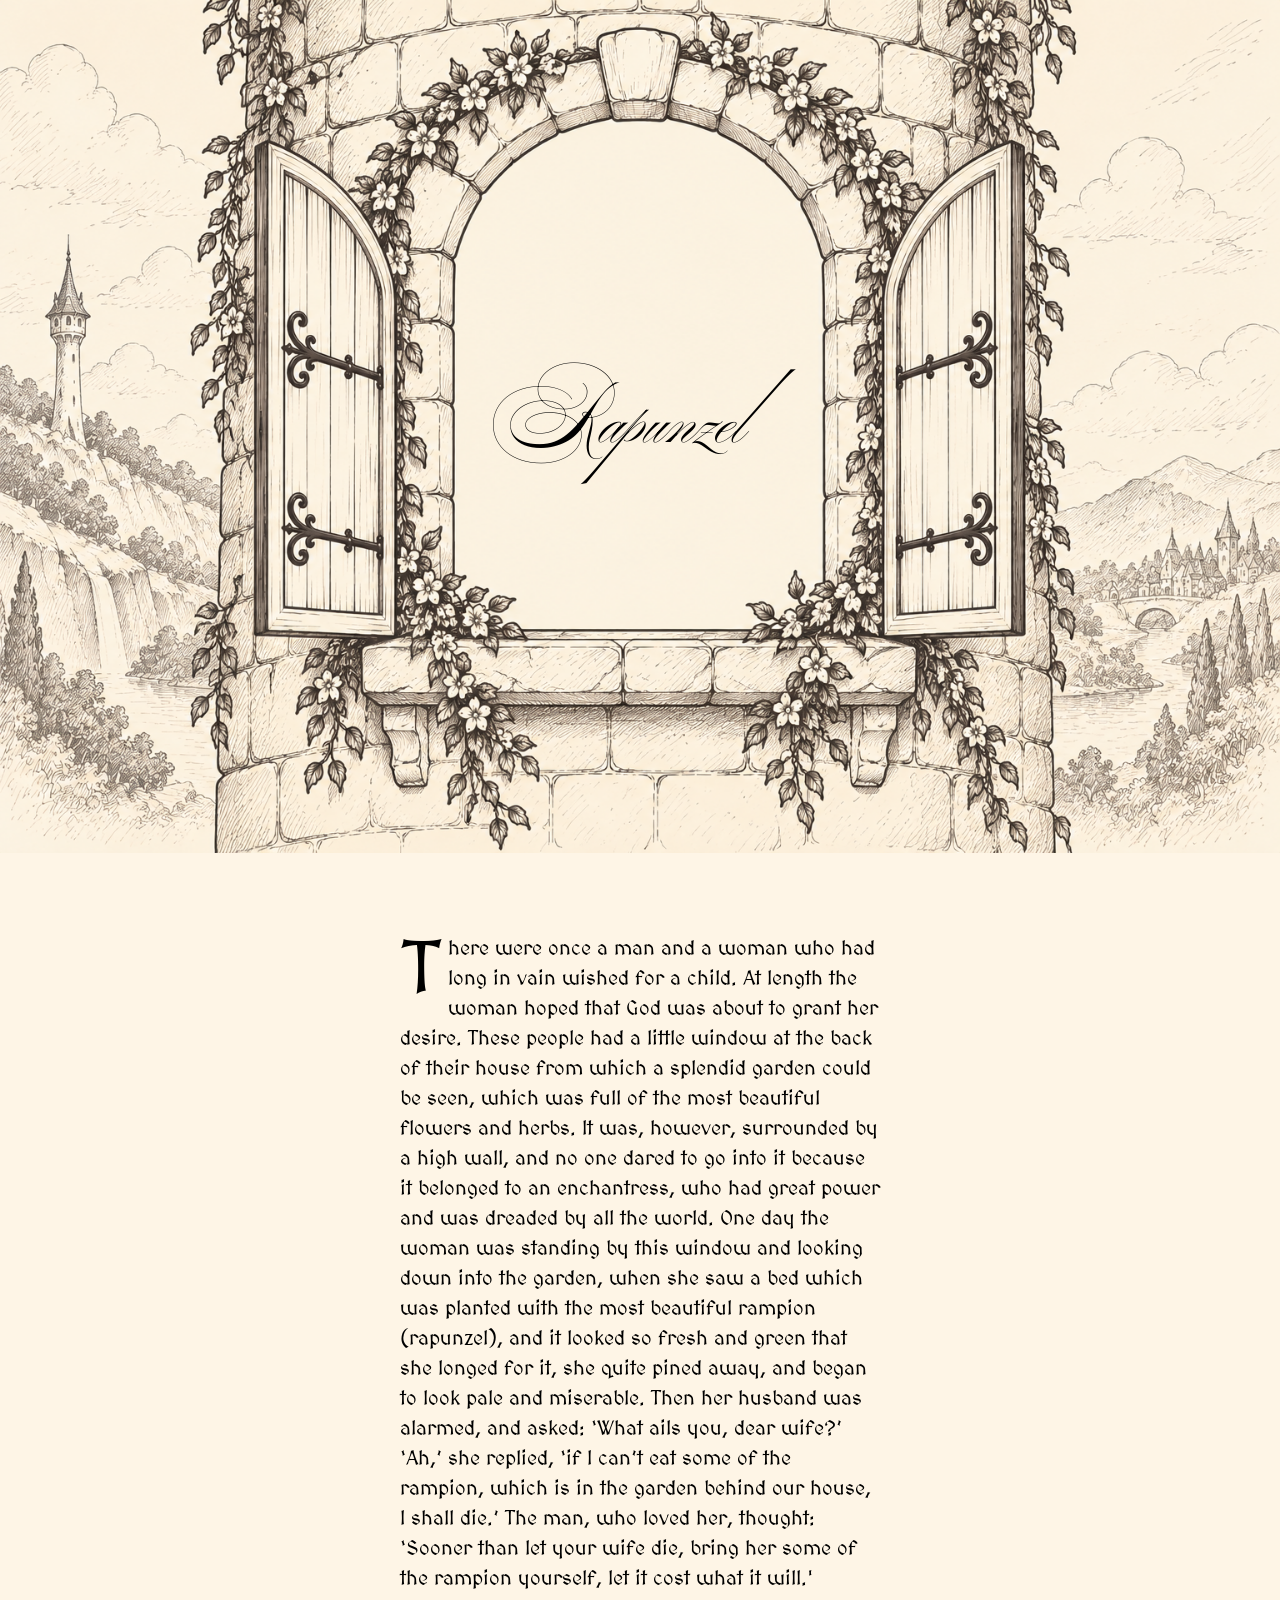
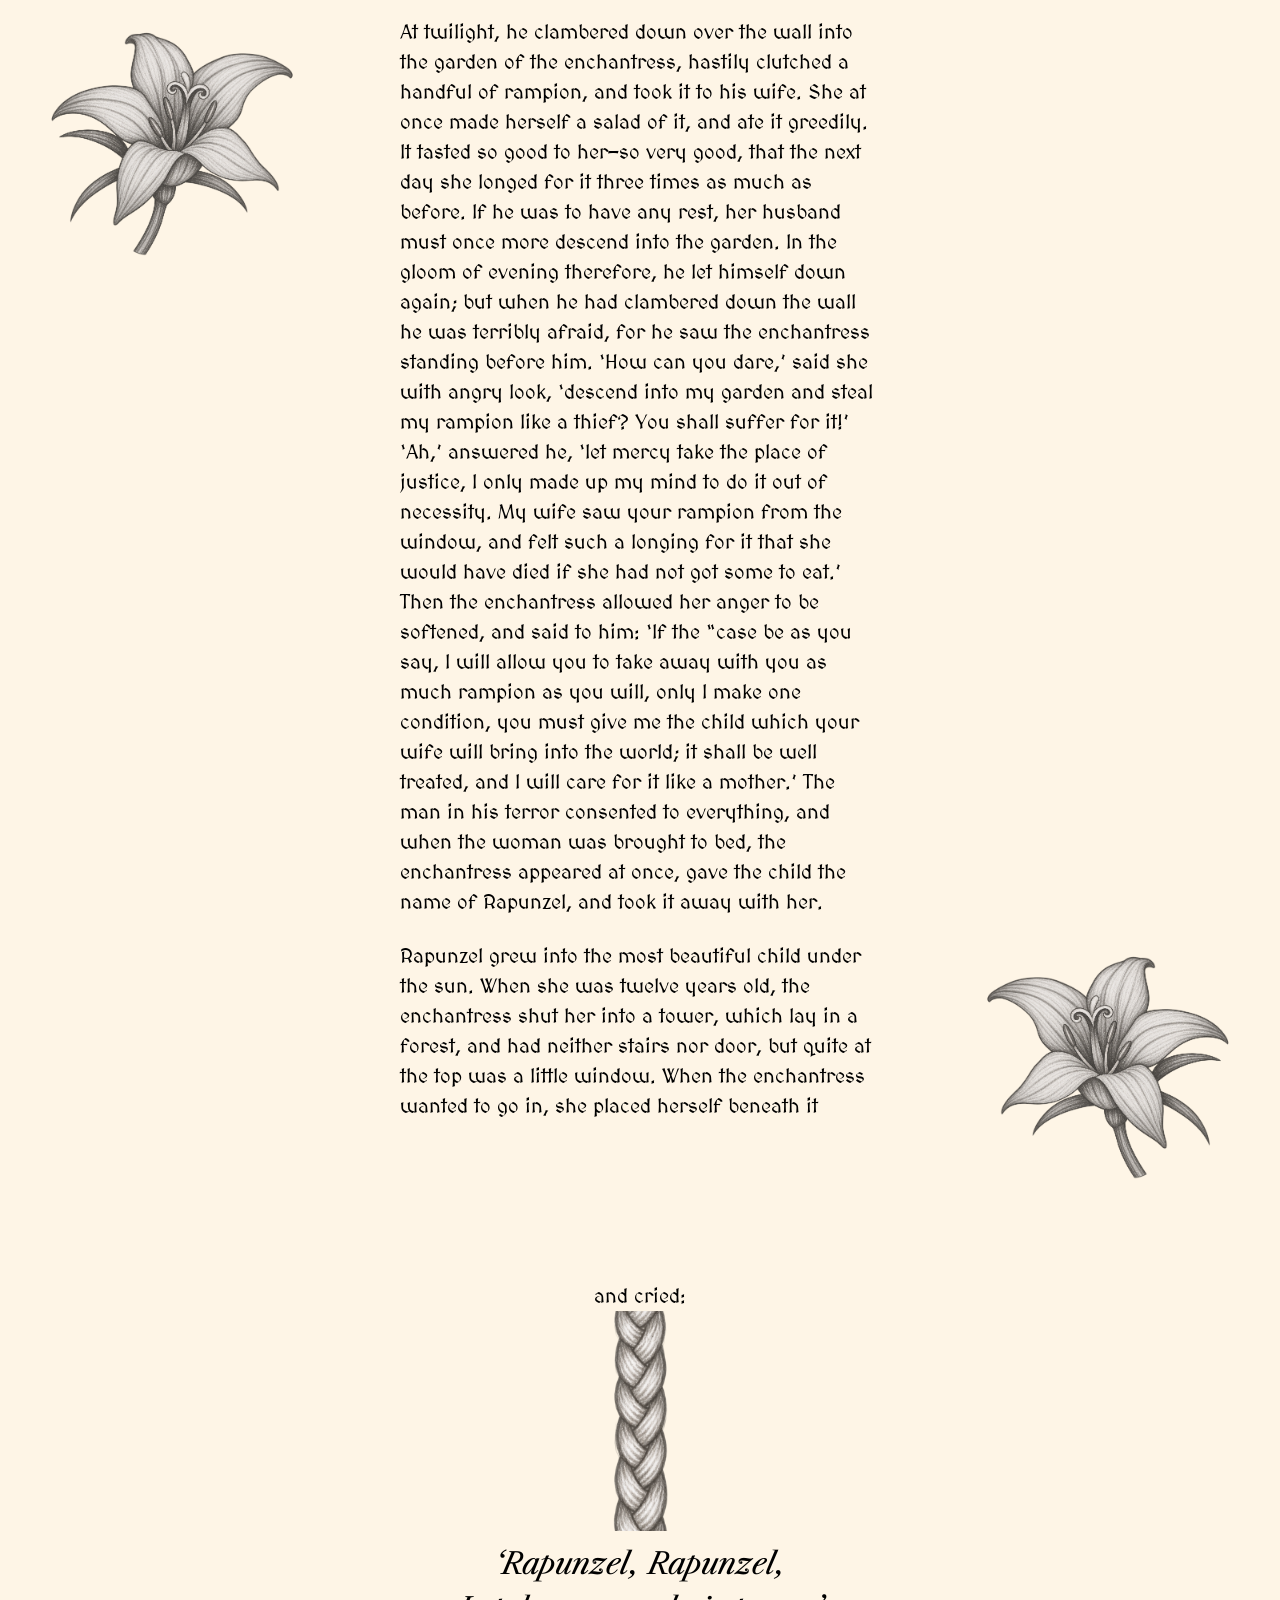
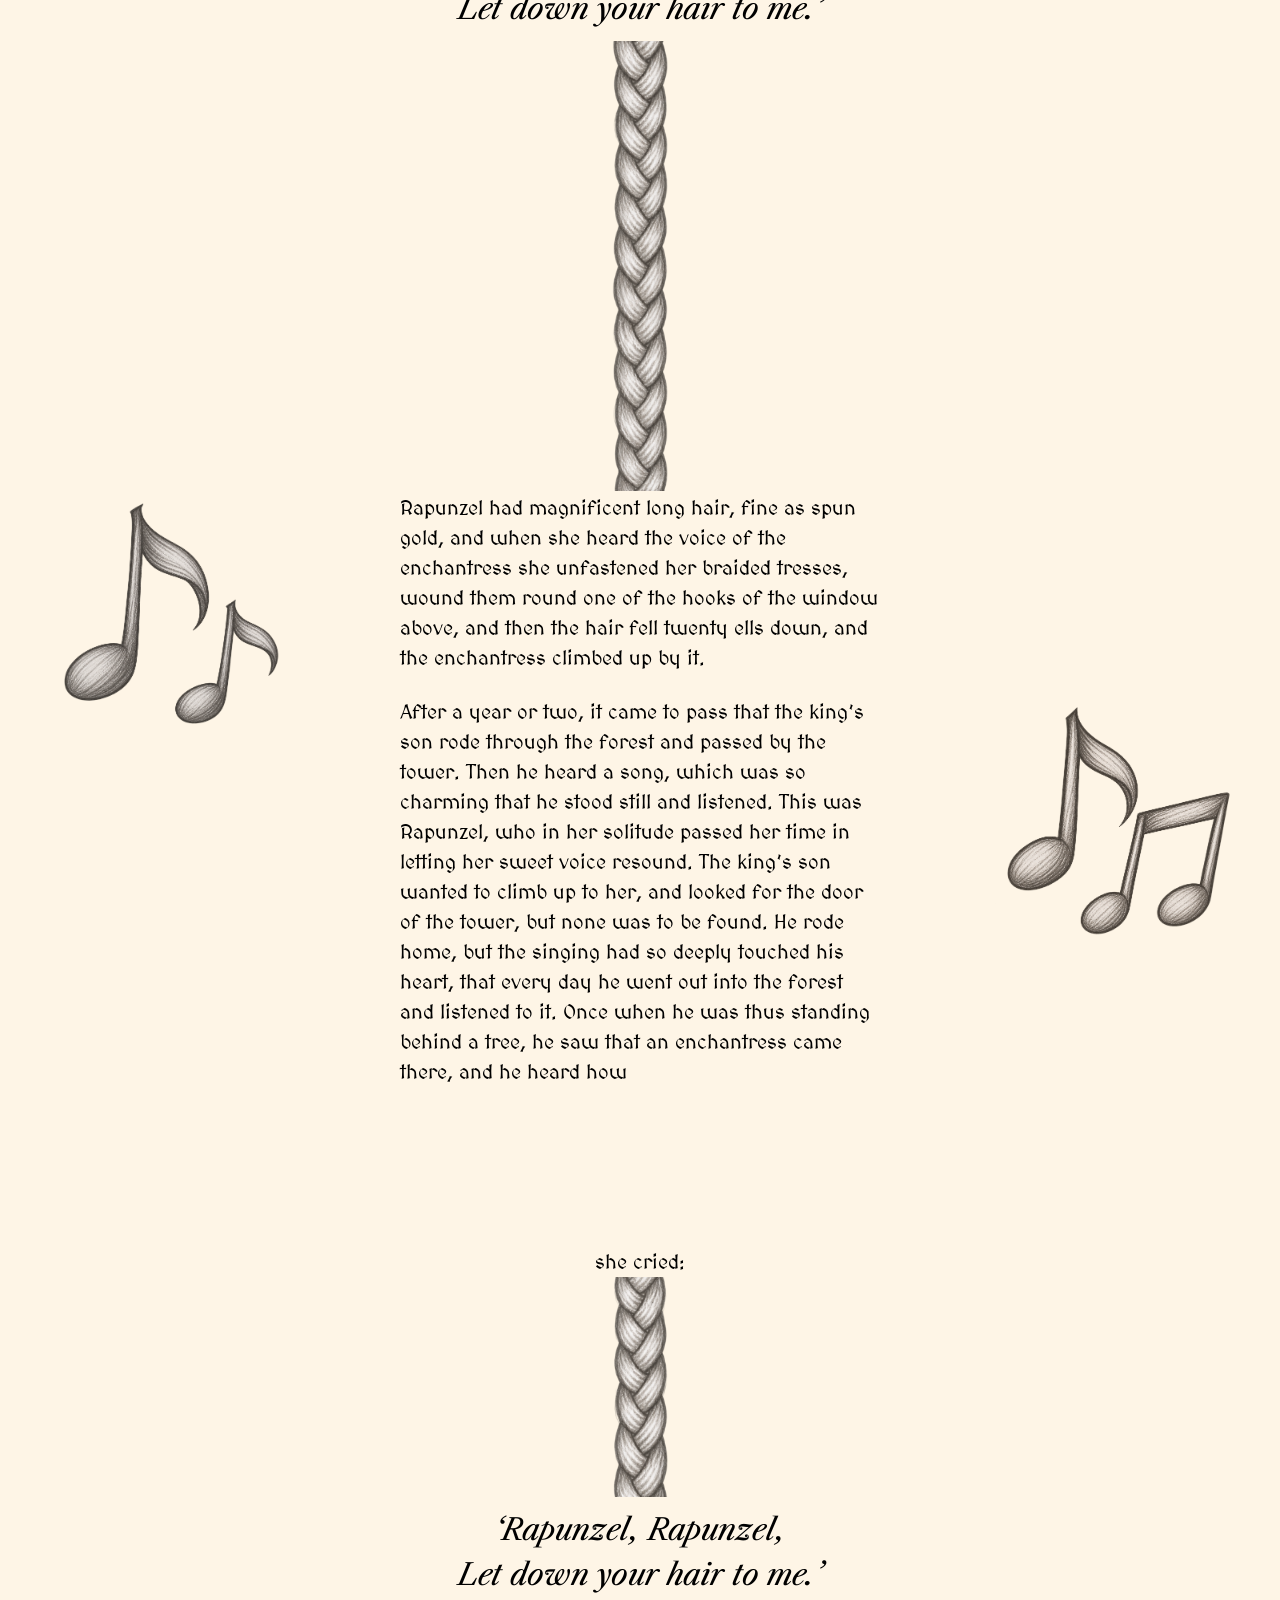
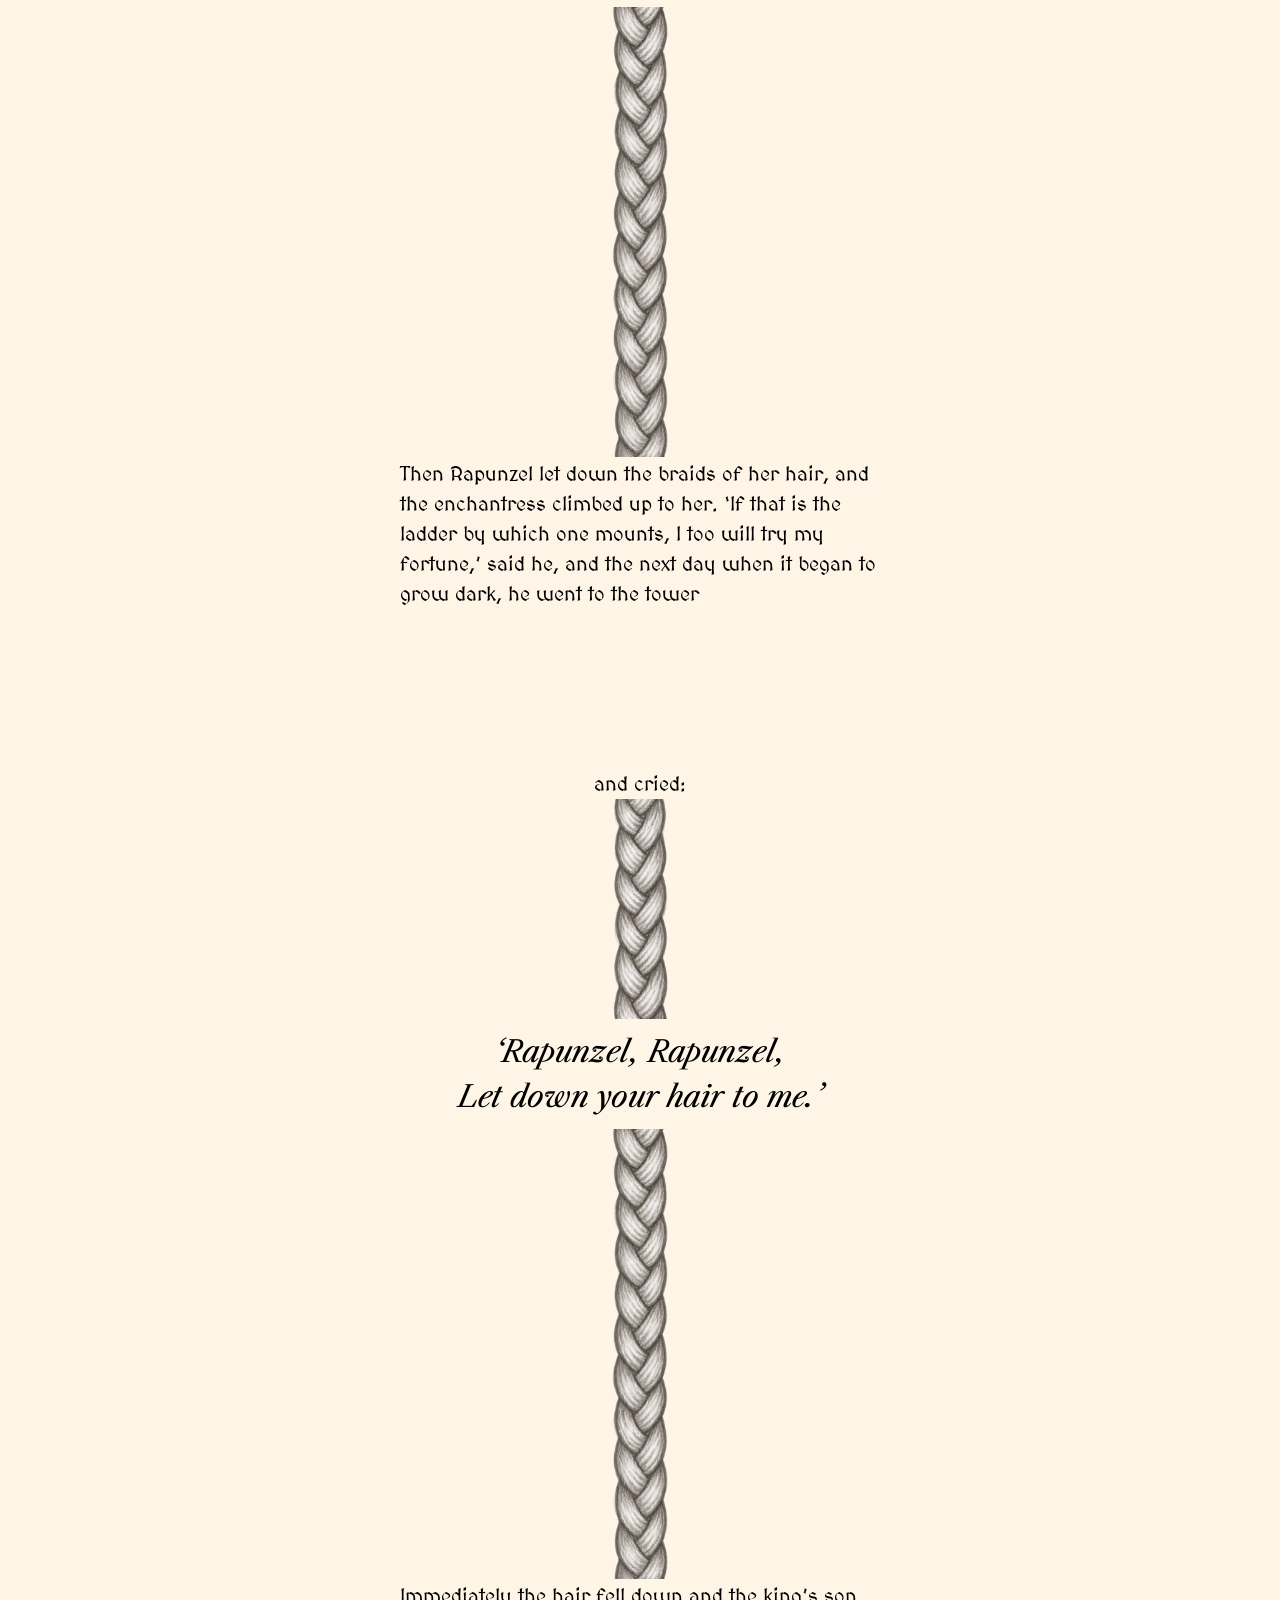
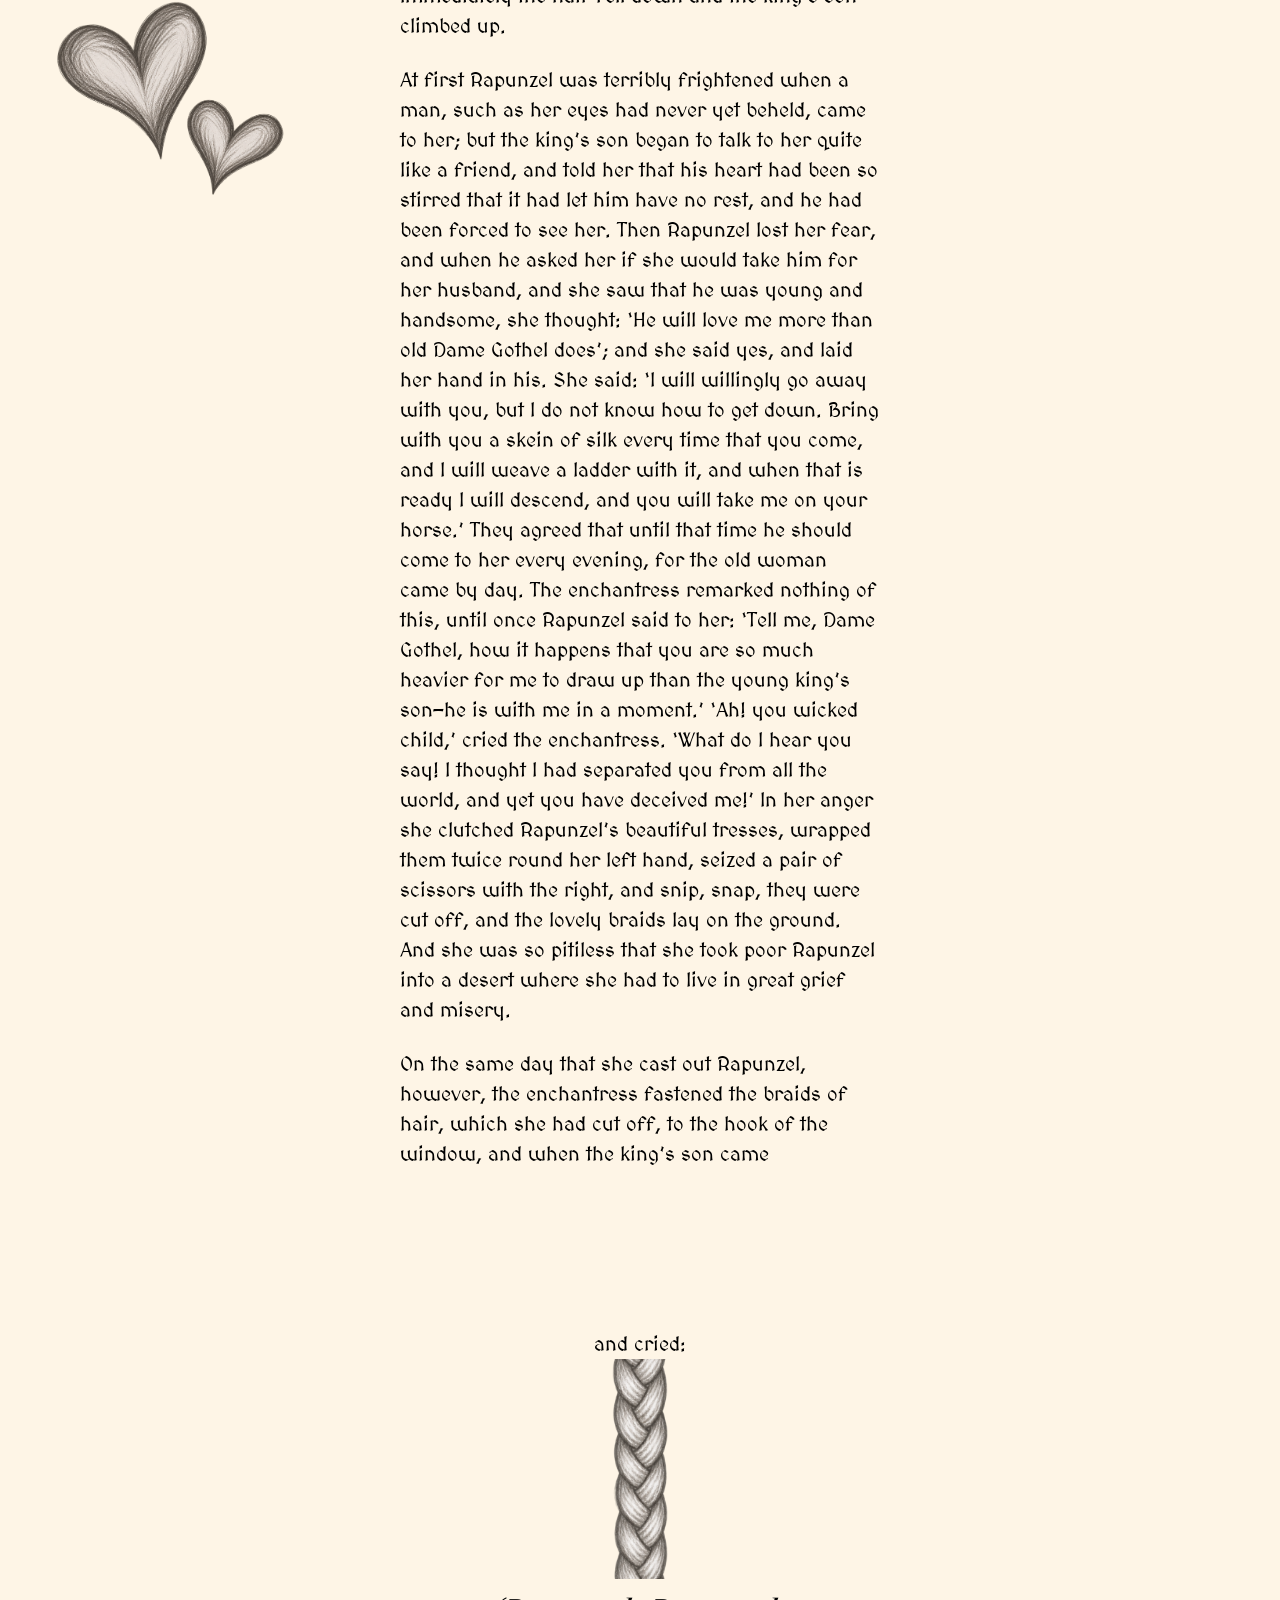
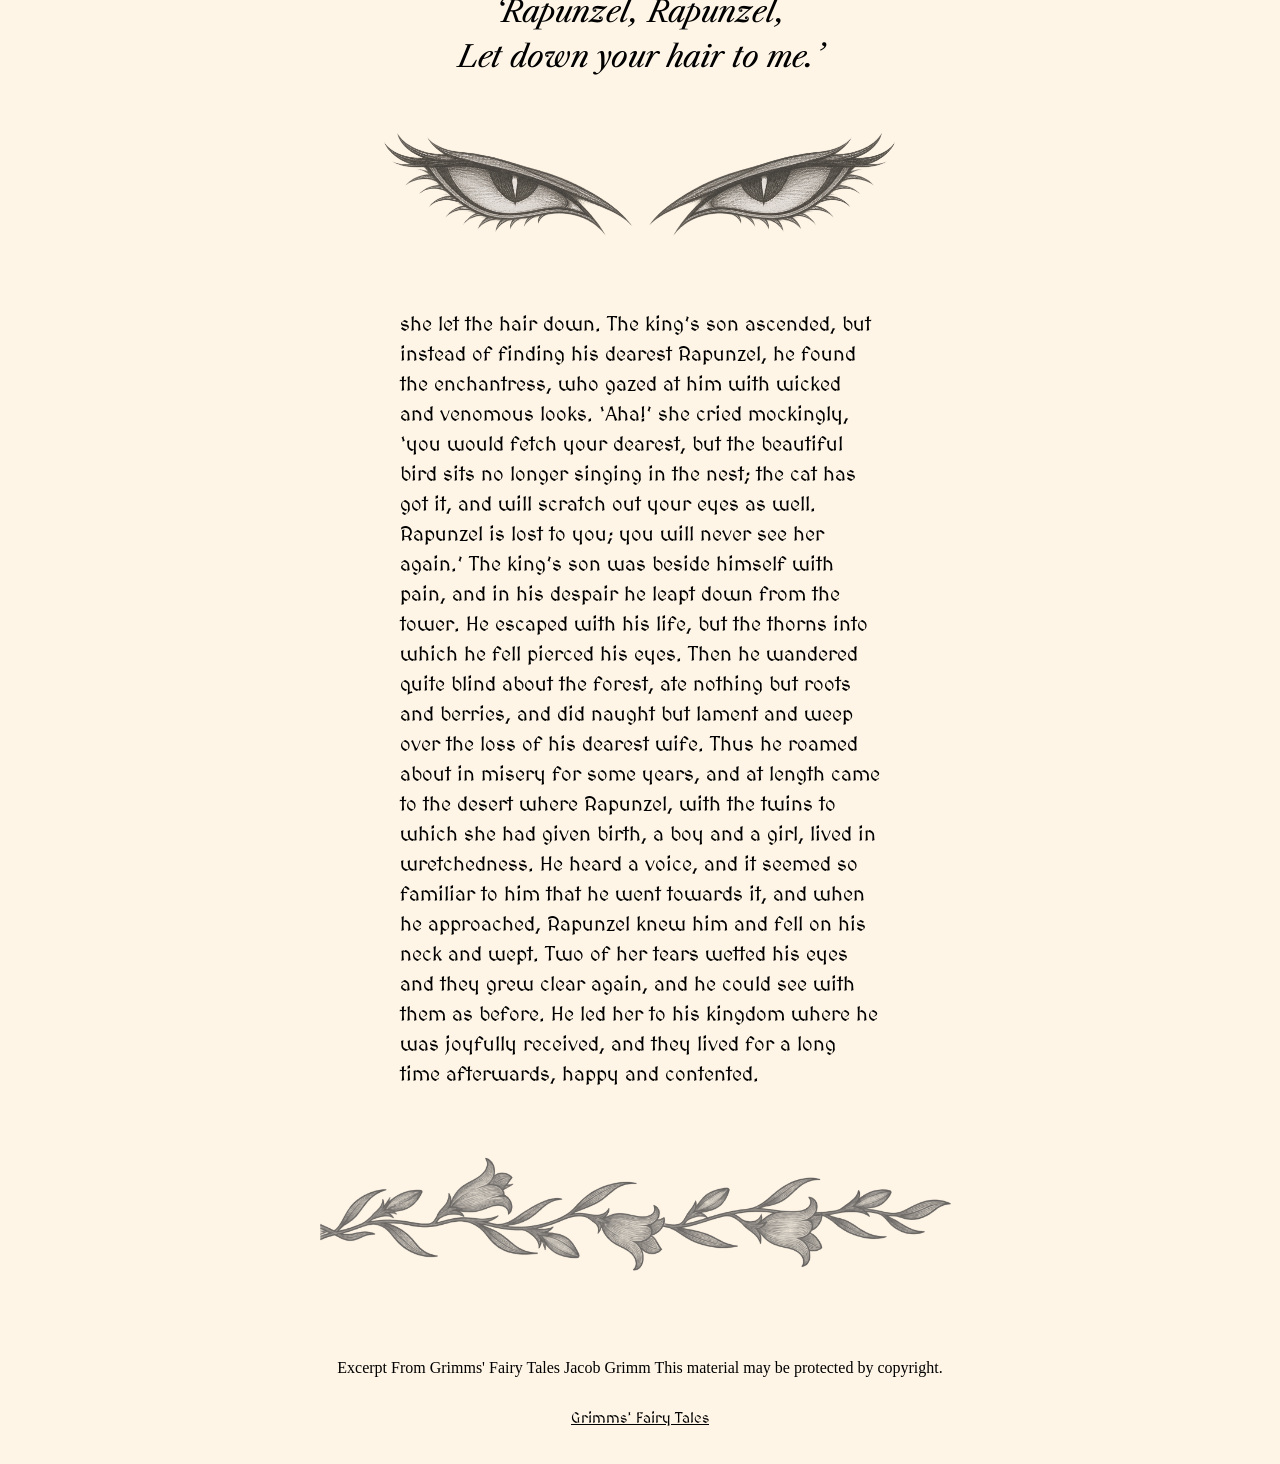
==== commit ddd3f1e3: "Add files via upload" ====
--- a/index.html
+++ b/index.html
@@ -14,7 +14,7 @@
     <main>
     
       <div class="container">
-  <img src="Images/RapunzelH1.png" alt="A castle window open with flowers surrounding the opening with mountains in the background that looks like it is sketched with pencil" style="width:100%;">
+  <img src="Images/RapunzelH1.png" alt="A castle window open with flowers surrounding the opening with mountains in the background drawn in a graphite style." style="width:100%;">
   <h1>Rapunzel</h1>
 </div>
 
@@ -38,7 +38,7 @@
     </p>
 
     <section class="story-section">
-      <img class="left-image" src="Images/flower.png" alt="A rampion (rapunzel) flower drawn in a graphite style">
+      <img class="left-image" src="Images/flower.png" alt="A rampion (rapunzel) flower drawn in a graphite style.">
       
       <p>
 
@@ -67,7 +67,7 @@
     </section>
 
     <section class="story-section">
-      <img class="right-image" src="Images/flower.png" alt="A rampion (rapunzel) flower drawn in a graphite style">
+      <img class="right-image" src="Images/flower.png" alt="A rampion (rapunzel) flower drawn in a graphite style.">
       
       <p>
       Rapunzel grew into the most beautiful child under the sun. When she was
@@ -83,7 +83,7 @@
       </p>
 
       <div class="braid">
-        <img src=Images/braid.png alt="A braid passing through the quote down to the next paragraoh">
+        <img src="Images/braid.png" alt="A braid passing through the quote down to the next paragraph. The braid is drawn in a graphite style.">
   
       <blockquote> 
         ‘Rapunzel, Rapunzel,<br>
@@ -92,7 +92,7 @@
     </div>
 
 <section class="story-section">
-      <img class="left-music" src="Images/music.png" alt="mMusic notes drawn in a graphite style">
+      <img class="left-music" src="Images/music.png" alt="Music notes drawn in a graphite style.">
     <p>
     Rapunzel had magnificent long hair, fine as spun gold, and when she heard
       the voice of the enchantress she unfastened her braided tresses, wound
@@ -101,12 +101,13 @@
     </p>
      </section>
    
+   <section class="story-section">
+      <img class="right-music" src="Images/music-right.png" alt="Music notes drawn in a graphite style.">
       <p>
       After a year or two, it came to pass that the king’s son rode through the
       forest and passed by the tower. Then he heard a song, which was so
       charming that he stood still and listened. This was Rapunzel, who in her
-      solitude passed her time in letting her sweet voice resound. section class="story-section">
-      <img class="right-music" src="Images/music-right.png" alt="Music notes drawn in a graphite style">The king’s
+      solitude passed her time in letting her sweet voice resound. The king’s
       son wanted to climb up to her, and looked for the door of the tower, but
       none was to be found. He rode home, but the singing had so deeply touched
       his heart, that every day he went out into the forest and listened to it.
@@ -122,7 +123,7 @@
     </p>
  
      <div class="braid">
-        <img src=Images/braid.png>
+        <img src="Images/braid.png" alt="A braid passing through the quote down to the next paragraph. The braid is drawn in a graphite style.">
   
       <blockquote> 
         ‘Rapunzel, Rapunzel,<br>
@@ -140,7 +141,7 @@
       </p>
 
       <div class="braid">
-        <img src=Images/braid.png>
+        <img src="Images/braid.png" alt="A braid passing through the quote down to the next paragraph. The braid is drawn in a graphite style.">
   
       <blockquote> 
         ‘Rapunzel, Rapunzel,<br>
@@ -189,7 +190,7 @@
     and cried:</p>
 
     <div class="evil">
-        <img src=Images/braid.png> 
+        <img src="Images/braid.png" alt="A braid passing through the quote down to the next paragraph. The braid is drawn in a graphite style."> 
       <blockquote> 
         ‘Rapunzel, Rapunzel,<br>
         Let down your hair to me.’
@@ -199,10 +200,6 @@
     </div>
       </div>
   
-
-
-
-
       <p>
         she let the hair down. The king’s son ascended, but instead of finding his
       dearest Rapunzel, he found the enchantress, who gazed at him with wicked
@@ -229,7 +226,7 @@
 <footer>
   Excerpt From Grimms' Fairy Tales Jacob Grimm
   This material may be protected by copyright.<br>
-  <a href="https://www.gutenberg.org/cache/epub/2591/pg2591-images.html">Original Story</a>
+  <a href="https://www.gutenberg.org/cache/epub/2591/pg2591-images.html">Grimms' Fairy Tales</a>
 </footer>
 
     </main>
--- a/style.css
+++ b/style.css
@@ -77,7 +77,6 @@
   font-weight: 400;
   font-style: normal;
   font-size: 6.5vw;
-  /*text-shadow: 3px 3px 15px black; /*https://www.w3schools.com/cssref/css3_pr_text-shadow.php*/
 	text-align: center;
 	position: absolute;
   padding-right: 2.5vw;
@@ -117,14 +116,15 @@
 
 }
 
-.braid{ /*Adobe Stock*/
-  width: 200px;
+.braid { /*CHATGPT*/
+  width: 260px;
   height: 550px;
   margin: auto;
-  margin-bottom: 14rem;
-  position: relative;
-  text-align: center;
-}
+  margin-bottom: 14.5rem;
+  position: relative;
+  text-align: center;
+}
+
 
 .story-section {
   position: relative;
@@ -177,6 +177,8 @@
   font-size: 30px;
   background-color: #FEF5E6;
   position: absolute;
+  padding-top: 10px;
+  padding-bottom: 10px;
   top: 50%;
   left: 50%;
   transform: translate(-50%, -50%);
@@ -186,7 +188,7 @@
 
 
 .evil{ 
-  width: 200px;
+  width: 260px;
   height: 550px;
   margin: auto;
   position: relative;
@@ -238,34 +240,19 @@
 
 }
 
-  @media screen and (max-width: 900px) {
-  .left-image{
-    display: none;
+@media screen and (max-width: 900px) {
+
+  .left-image,
+  .right-image,
+  .left-music,
+  .right-music,
+  .heart {
+  display: none;
   }
 
-    @media screen and (max-width: 900px) {
-  .right-image{
-    display: none;
-  }
-
-    @media screen and (max-width: 900px) {
-  .left-music{
-    display: none;
-  }
-
-    @media screen and (max-width: 900px) {
-  .right-music{
-    display: none;
-  }
-
- @media screen and (max-width: 900px) {
-  .heart{
-    display: none;
-  }
-
-}
-
-
-
-
-
+}
+
+
+
+
+
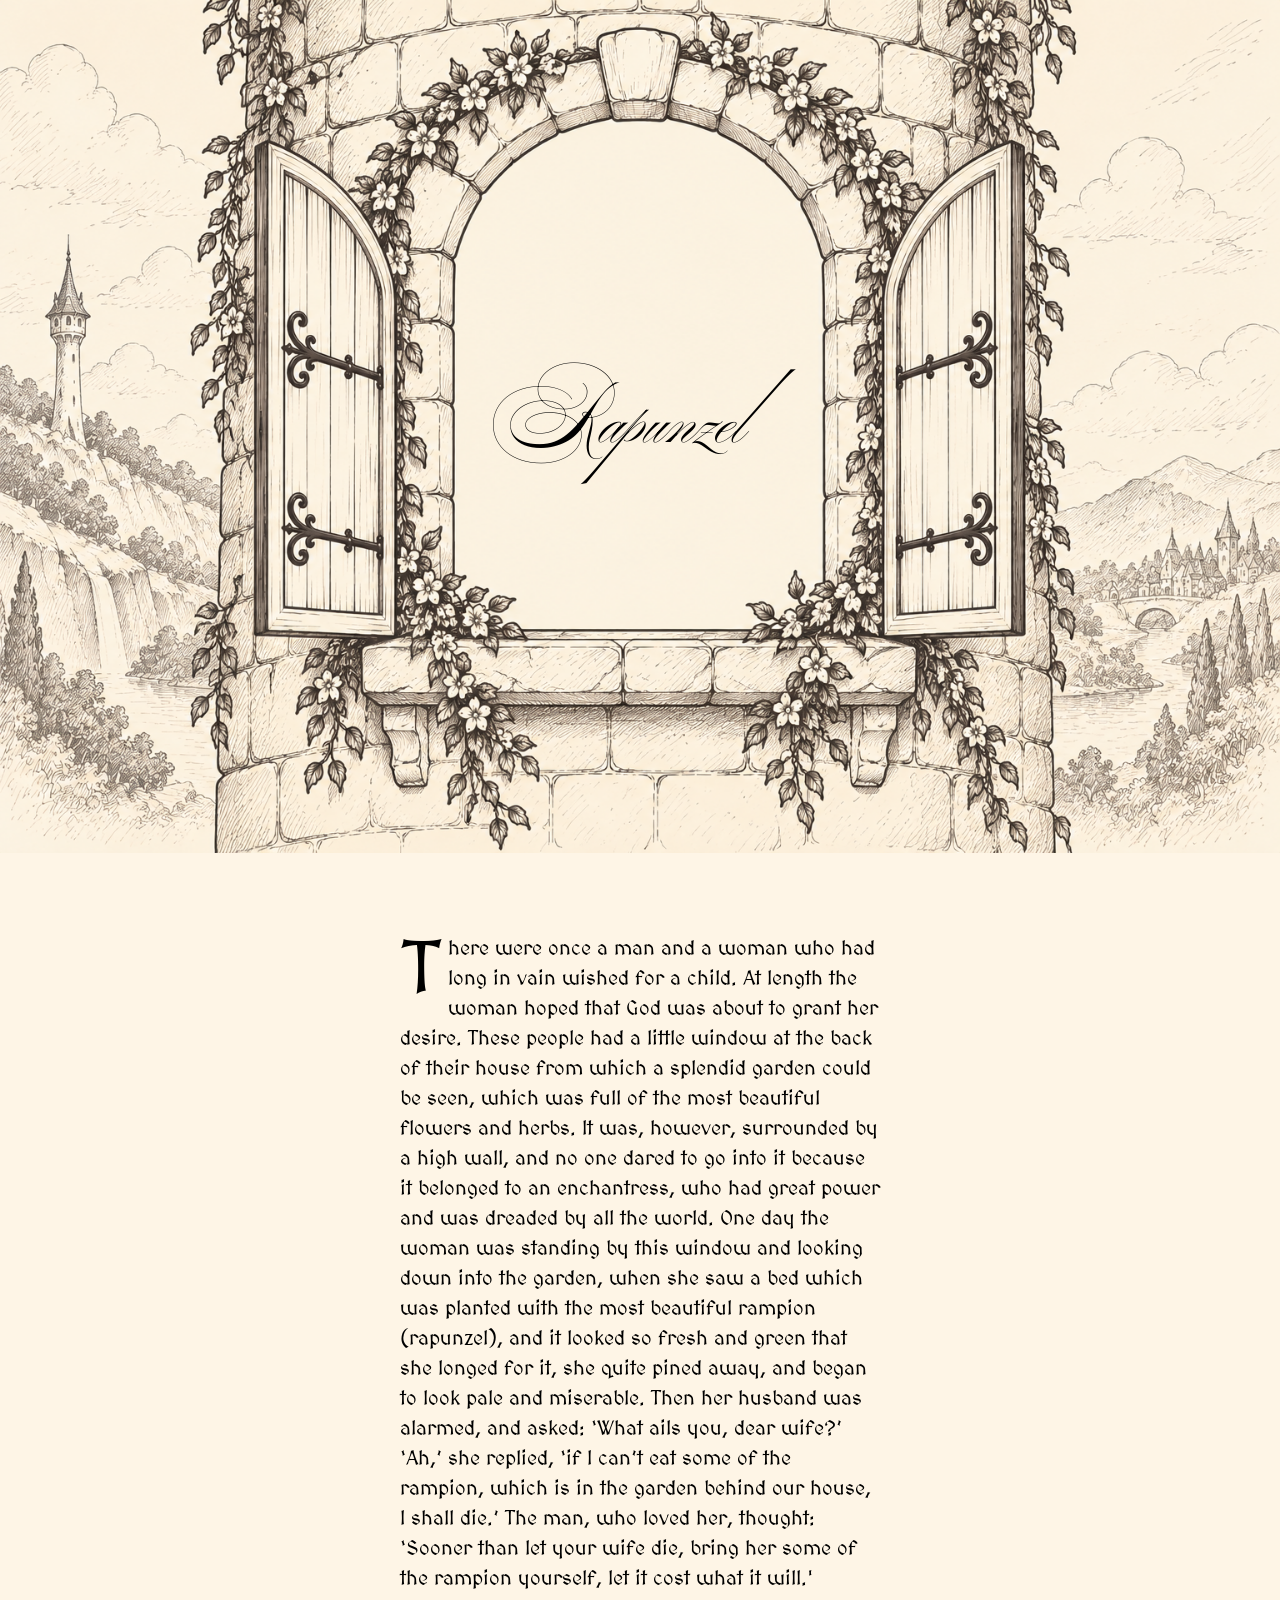
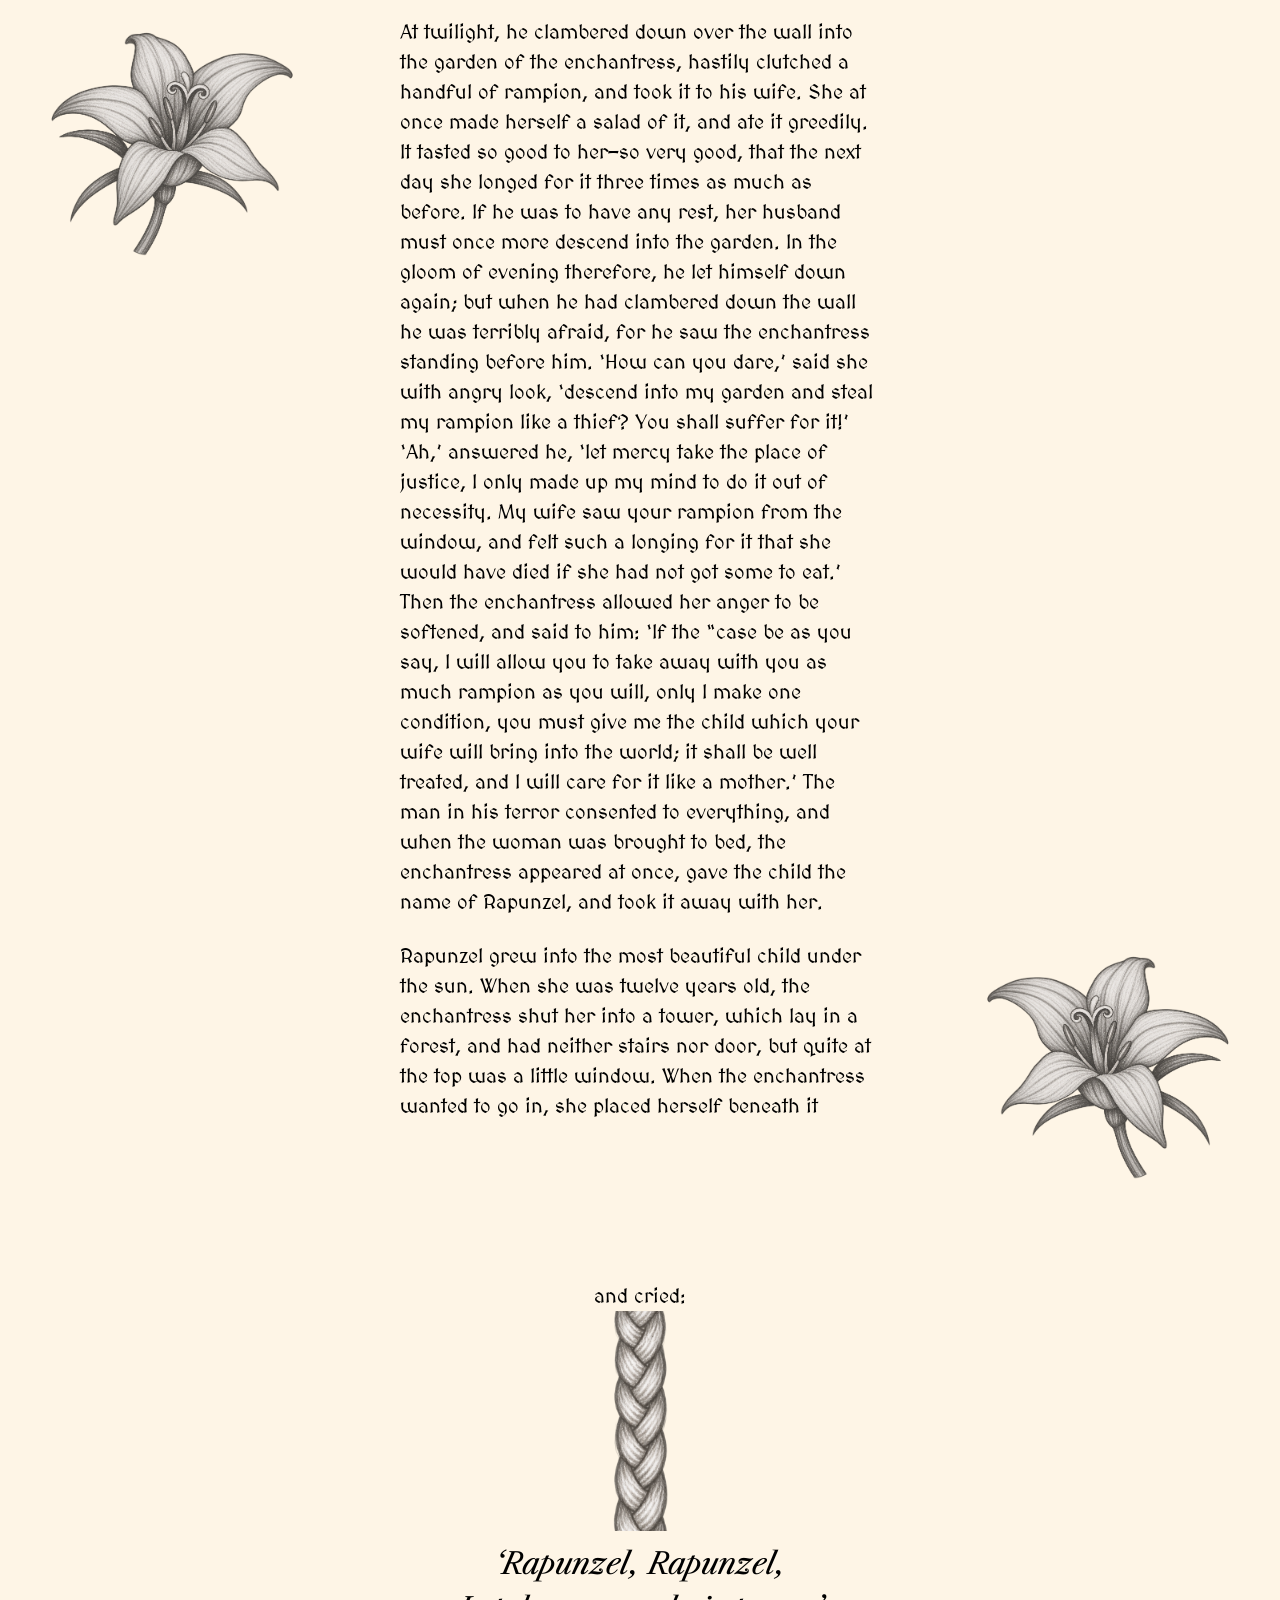
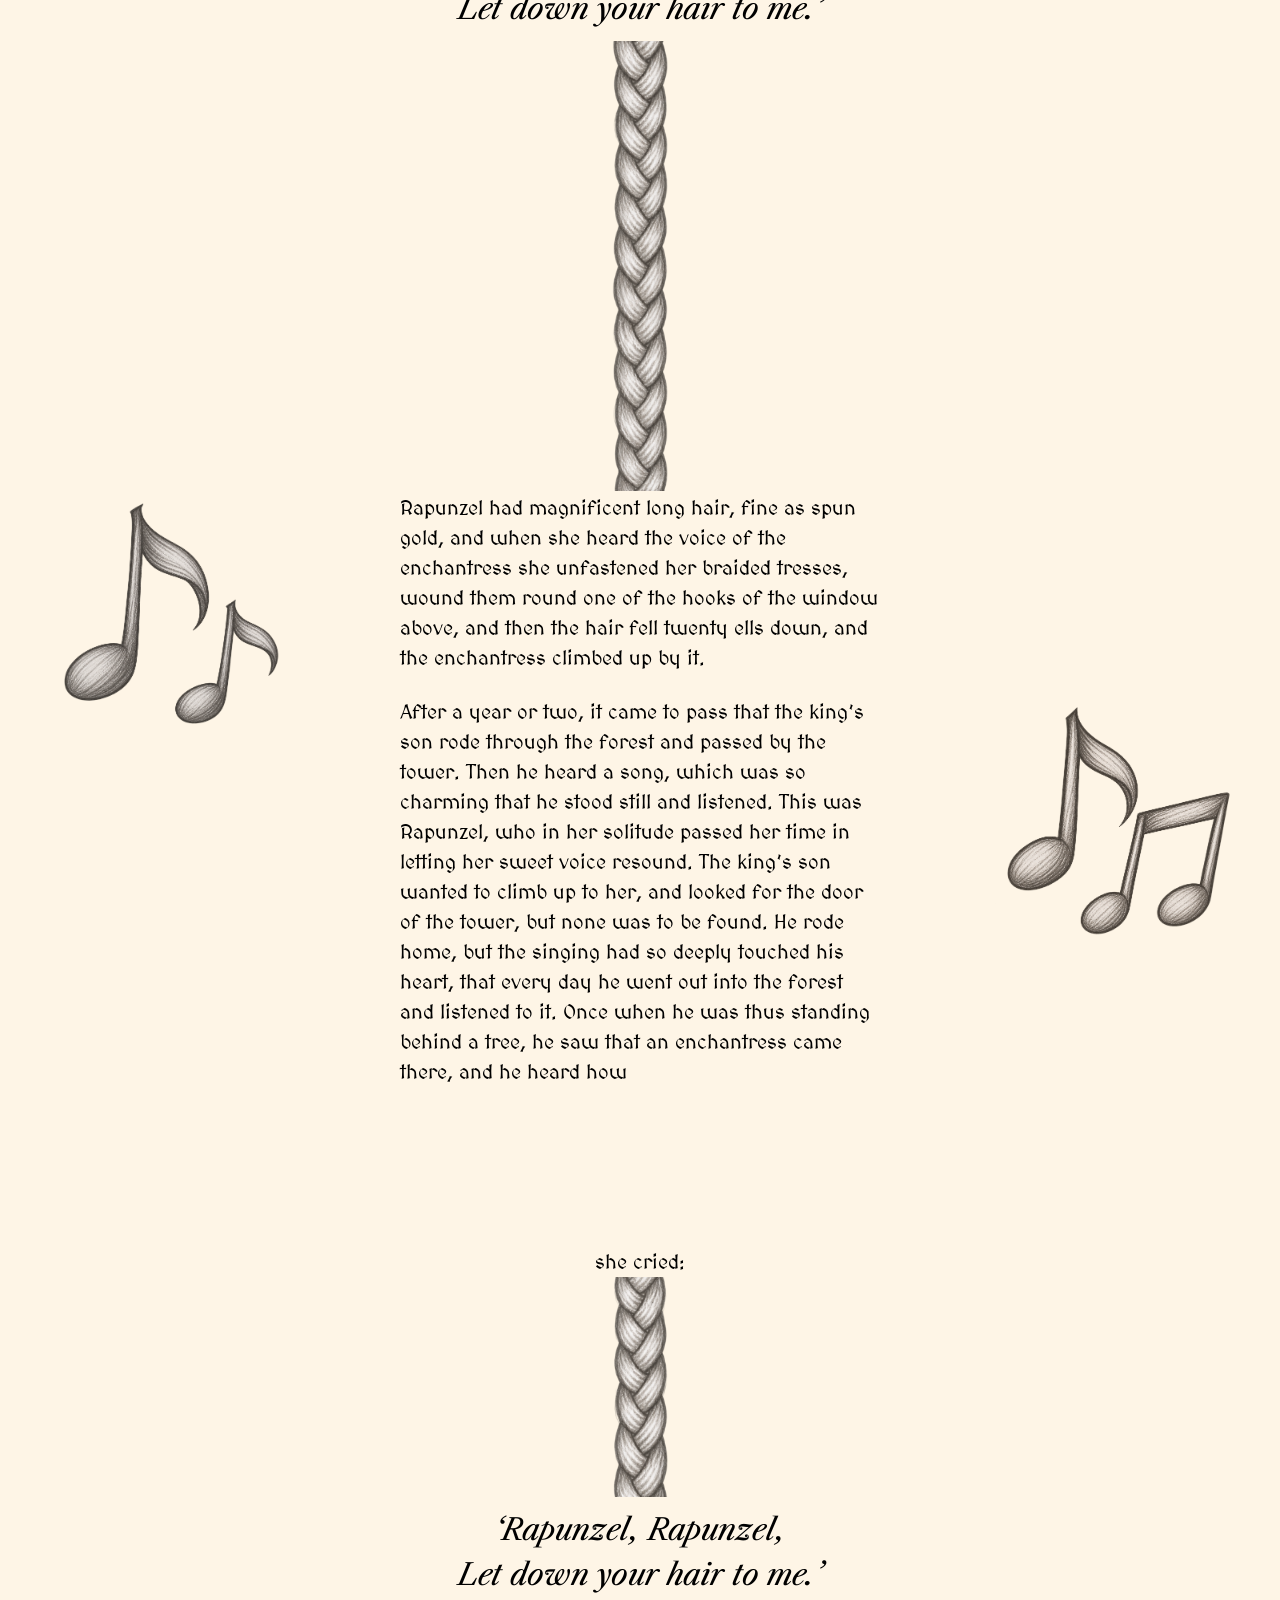
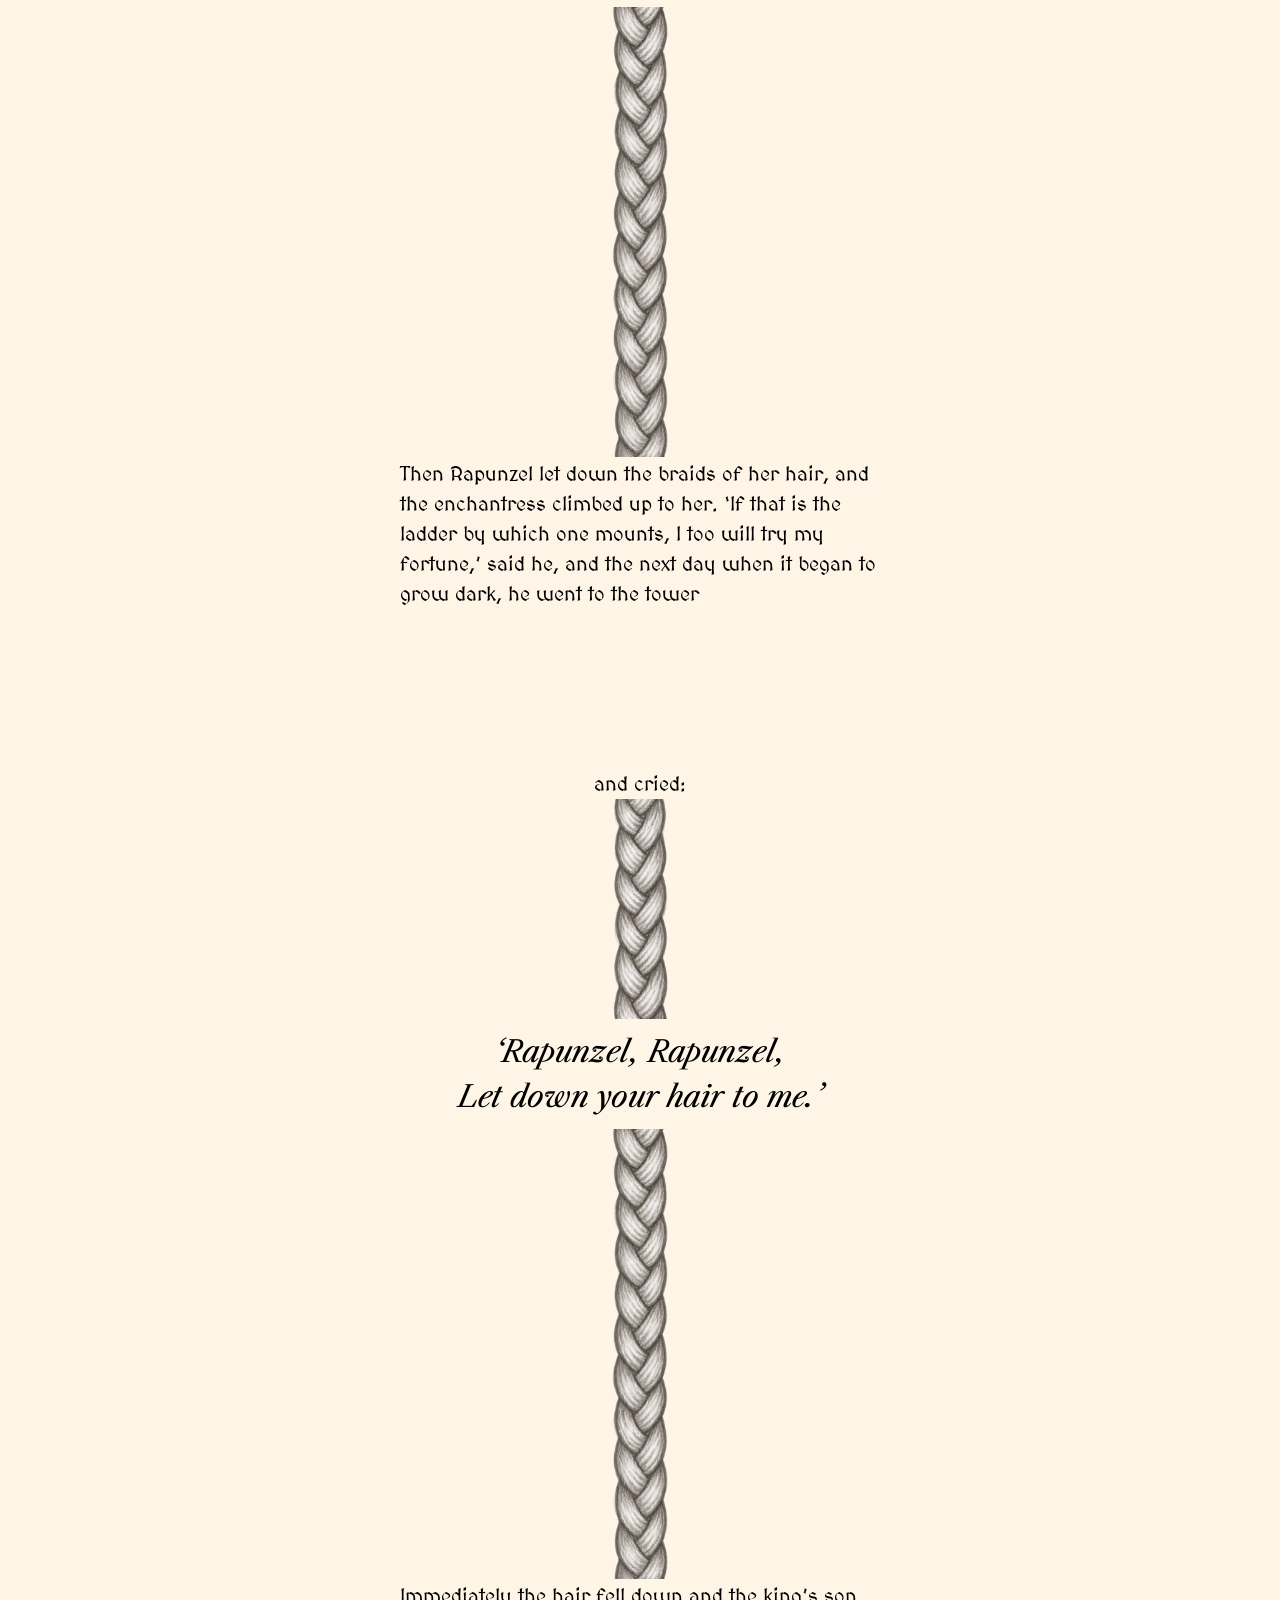
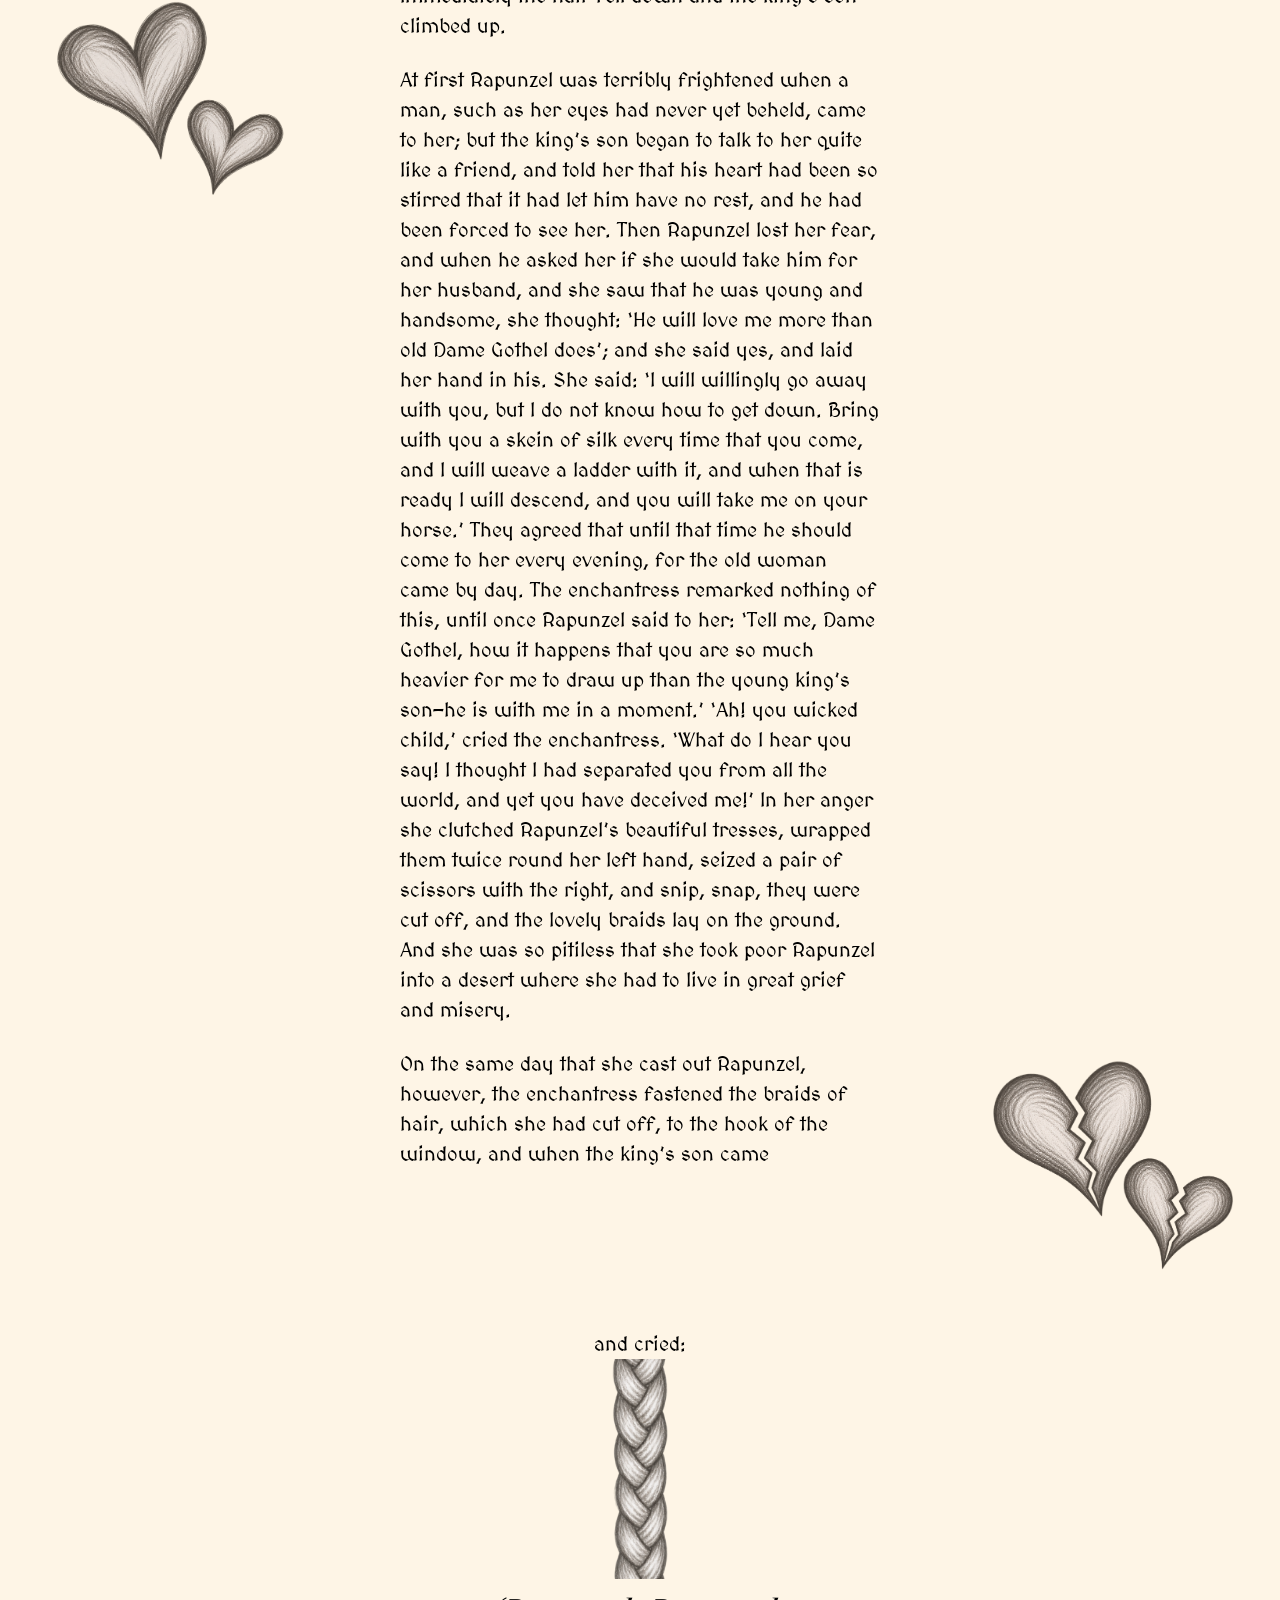
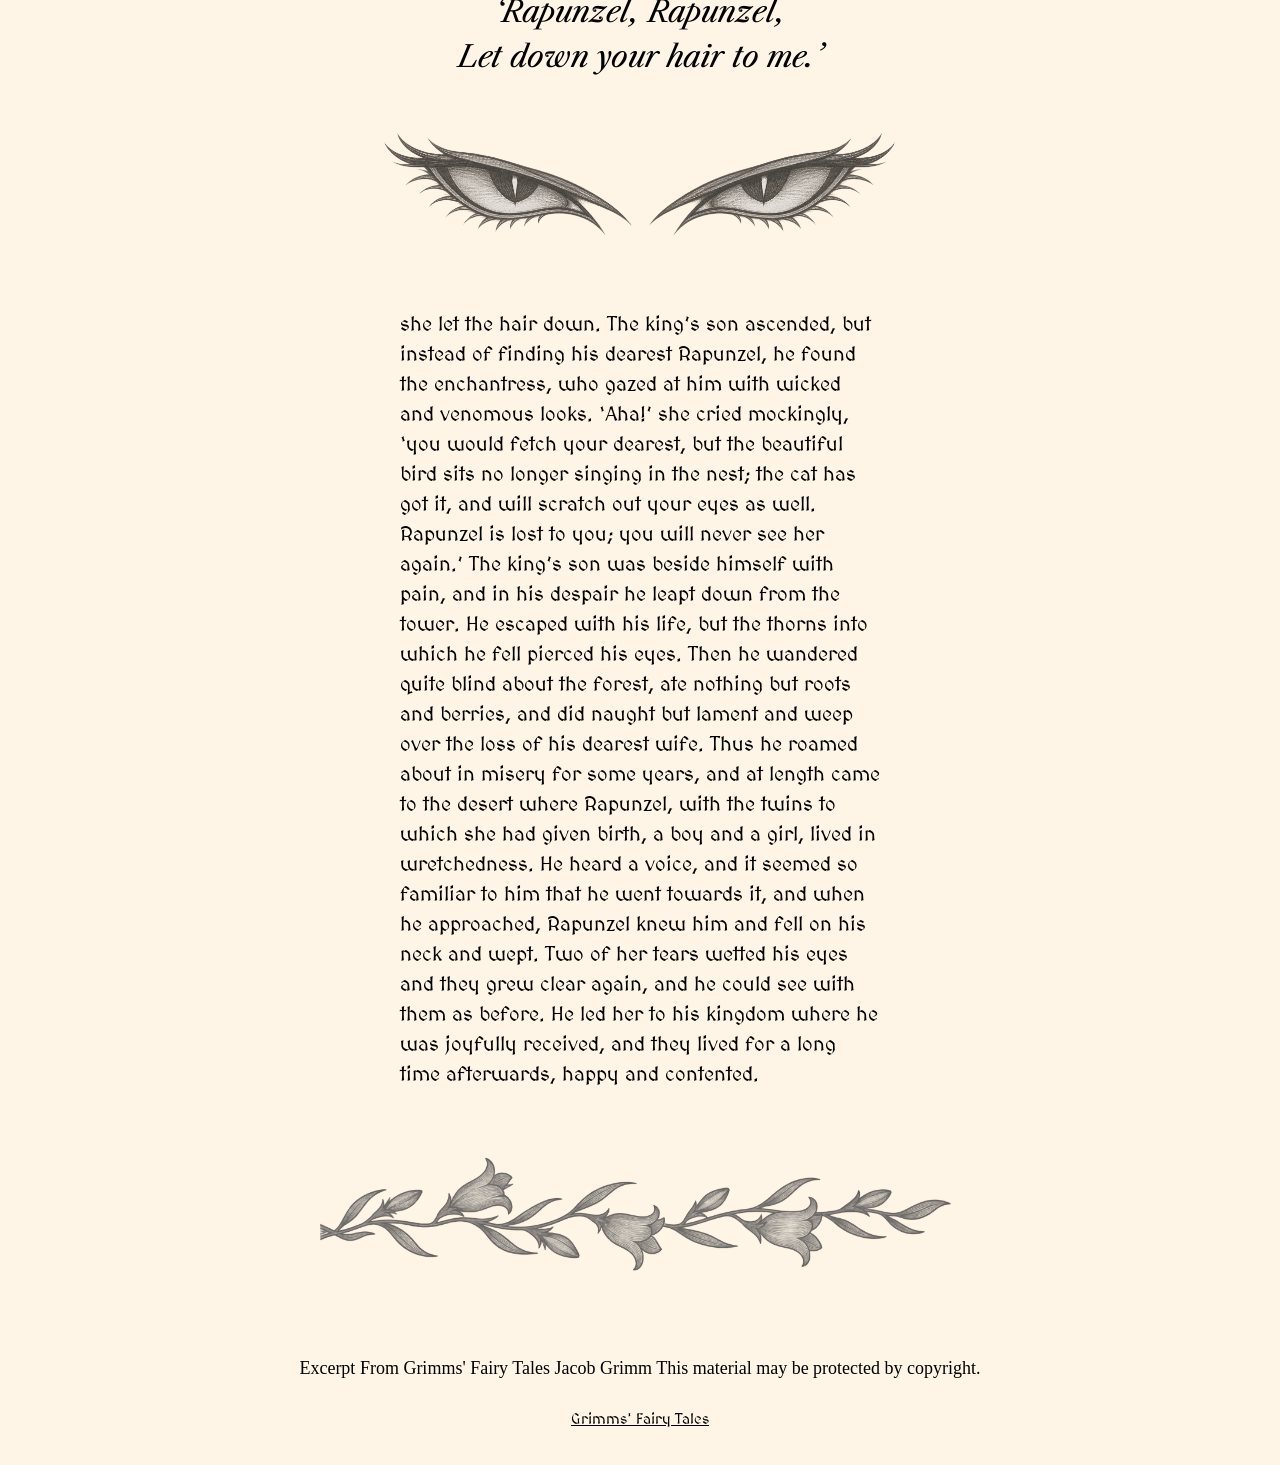
==== commit 43653aa6: "Add files via upload" ====
--- a/index.html
+++ b/index.html
@@ -4,7 +4,7 @@
     <meta charset="UTF-8">
     <meta name="viewport" content="width=device-width, initial-scale=1.0">
     <link rel="stylesheet" href="style.css">
-    <title>Web Design Story [Last Name]</title>
+    <title>Web Design Story Spitalnik</title>
     <link rel="preconnect" href="https://fonts.googleapis.com">
 <link rel="preconnect" href="https://fonts.gstatic.com" crossorigin>
 <link href="https://fonts.googleapis.com/css2?family=Ballet:opsz@16..72&family=Libre+Caslon+Text:ital,wght@0,400;0,700;1,400&family=MedievalSharp&display=swap" rel="stylesheet">
@@ -179,12 +179,14 @@
       And she was so pitiless that she took poor Rapunzel into a desert where
       she had to live in great grief and misery.
     </p>
-
+    <section class="story-section">
+      <img class="broken" src="Images/broken.png" alt="Two broken drawn in a graphite style">
     <p>
       On the same day that she cast out Rapunzel, however, the enchantress
       fastened the braids of hair, which she had cut off, to the hook of the
       window, and when the king’s son came 
     </p>
+  </section>
 
     <p class="cried">
     and cried:</p>
--- a/style.css
+++ b/style.css
@@ -146,7 +146,7 @@
   margin-right: 40px;
 }
 
-.left-music{
+.left-music /*CHAT GPT*/{
   position: absolute;
   width: 20vw;
   left: 0;
@@ -154,7 +154,7 @@
 
 }
 
-.right-music{
+.right-music /*CHAT GPT*/{
   position: absolute;
   width: 20vw;
   right: 0;
@@ -162,11 +162,18 @@
 
 }
 
-.heart{
+.heart /*CHAT GPT*/{
   position: absolute;
   width: 20vw;
   left: 0;
   margin-left: 40px;
+}
+
+.broken /*CHAT GPT*/{
+   position: absolute;
+  width: 20vw;
+  right: 0;
+  margin-right: 40px;
 }
 
 
@@ -225,6 +232,7 @@
 }
 
 footer {
+  font-size: 18px;
   margin: auto;
   margin-bottom: 5px;
   text-align: center;
@@ -246,7 +254,9 @@
   .right-image,
   .left-music,
   .right-music,
-  .heart {
+  .heart,
+  .broken {
+
   display: none;
   }
 
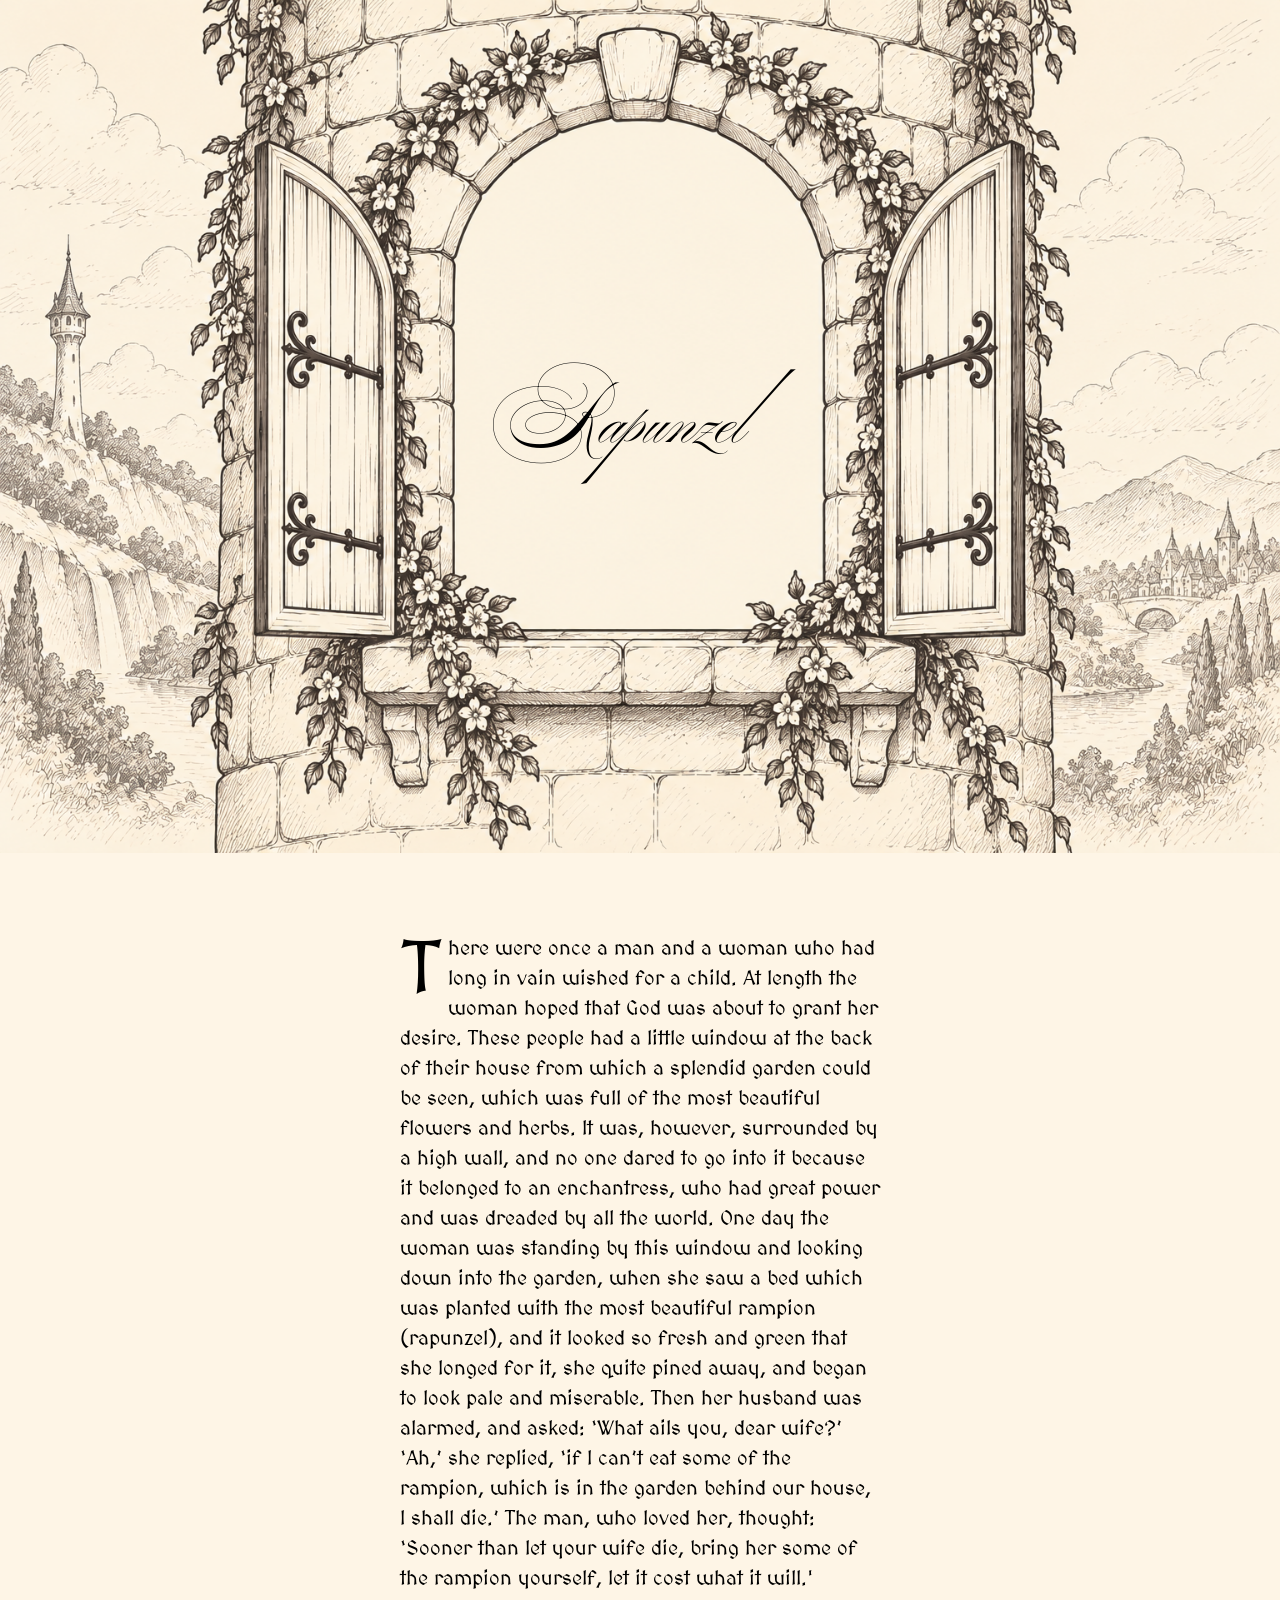
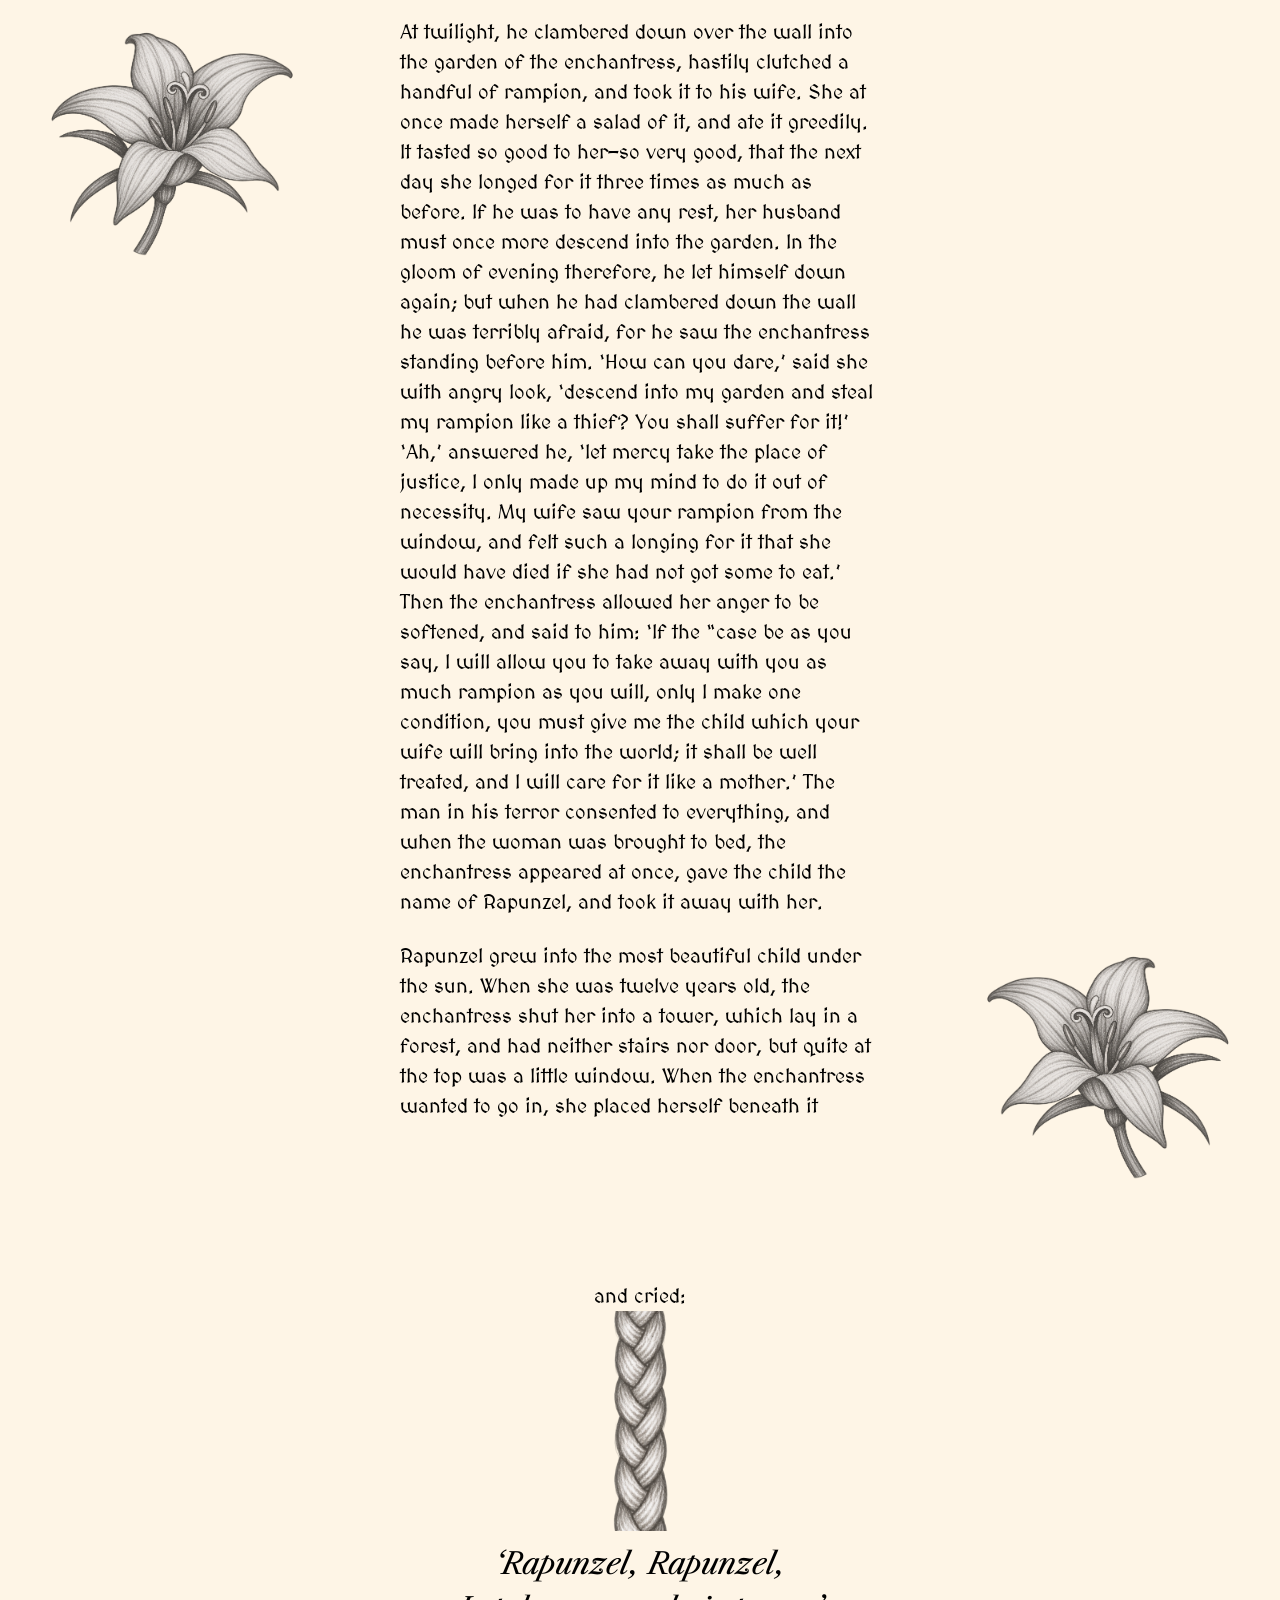
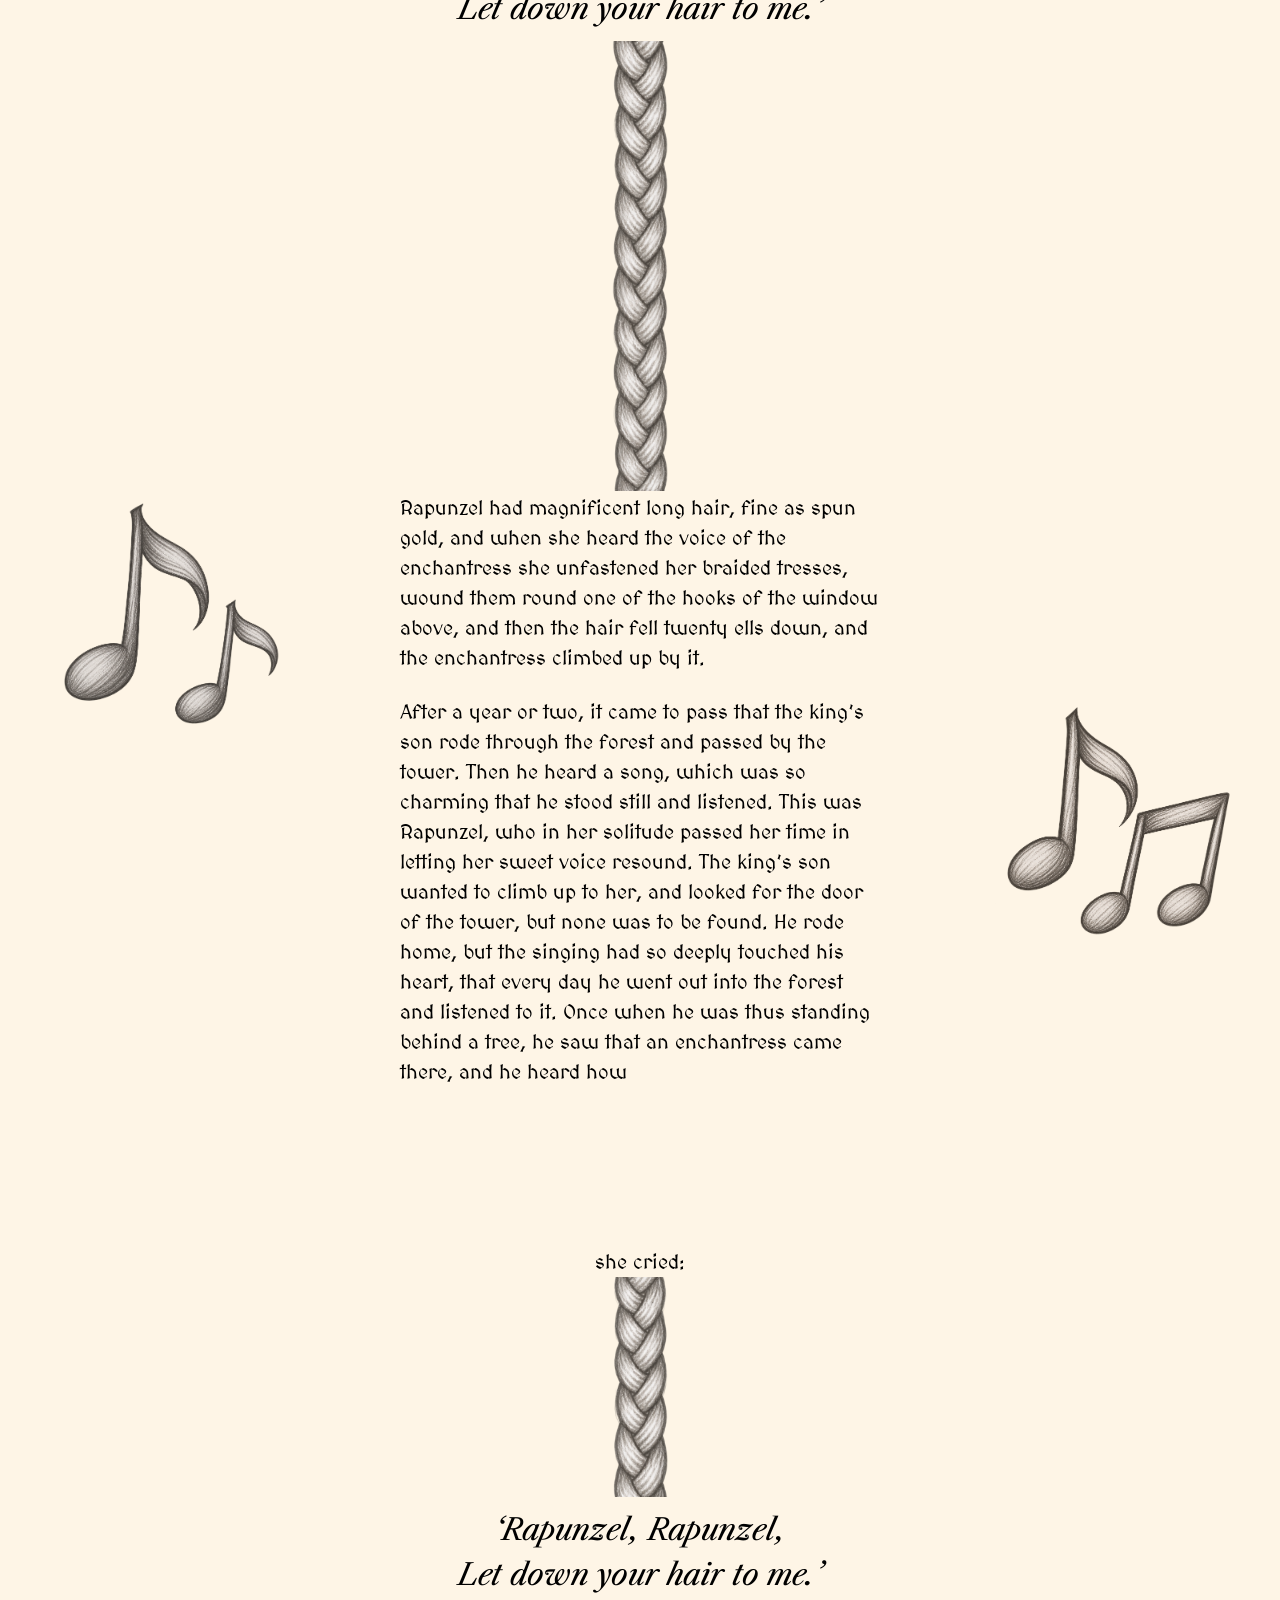
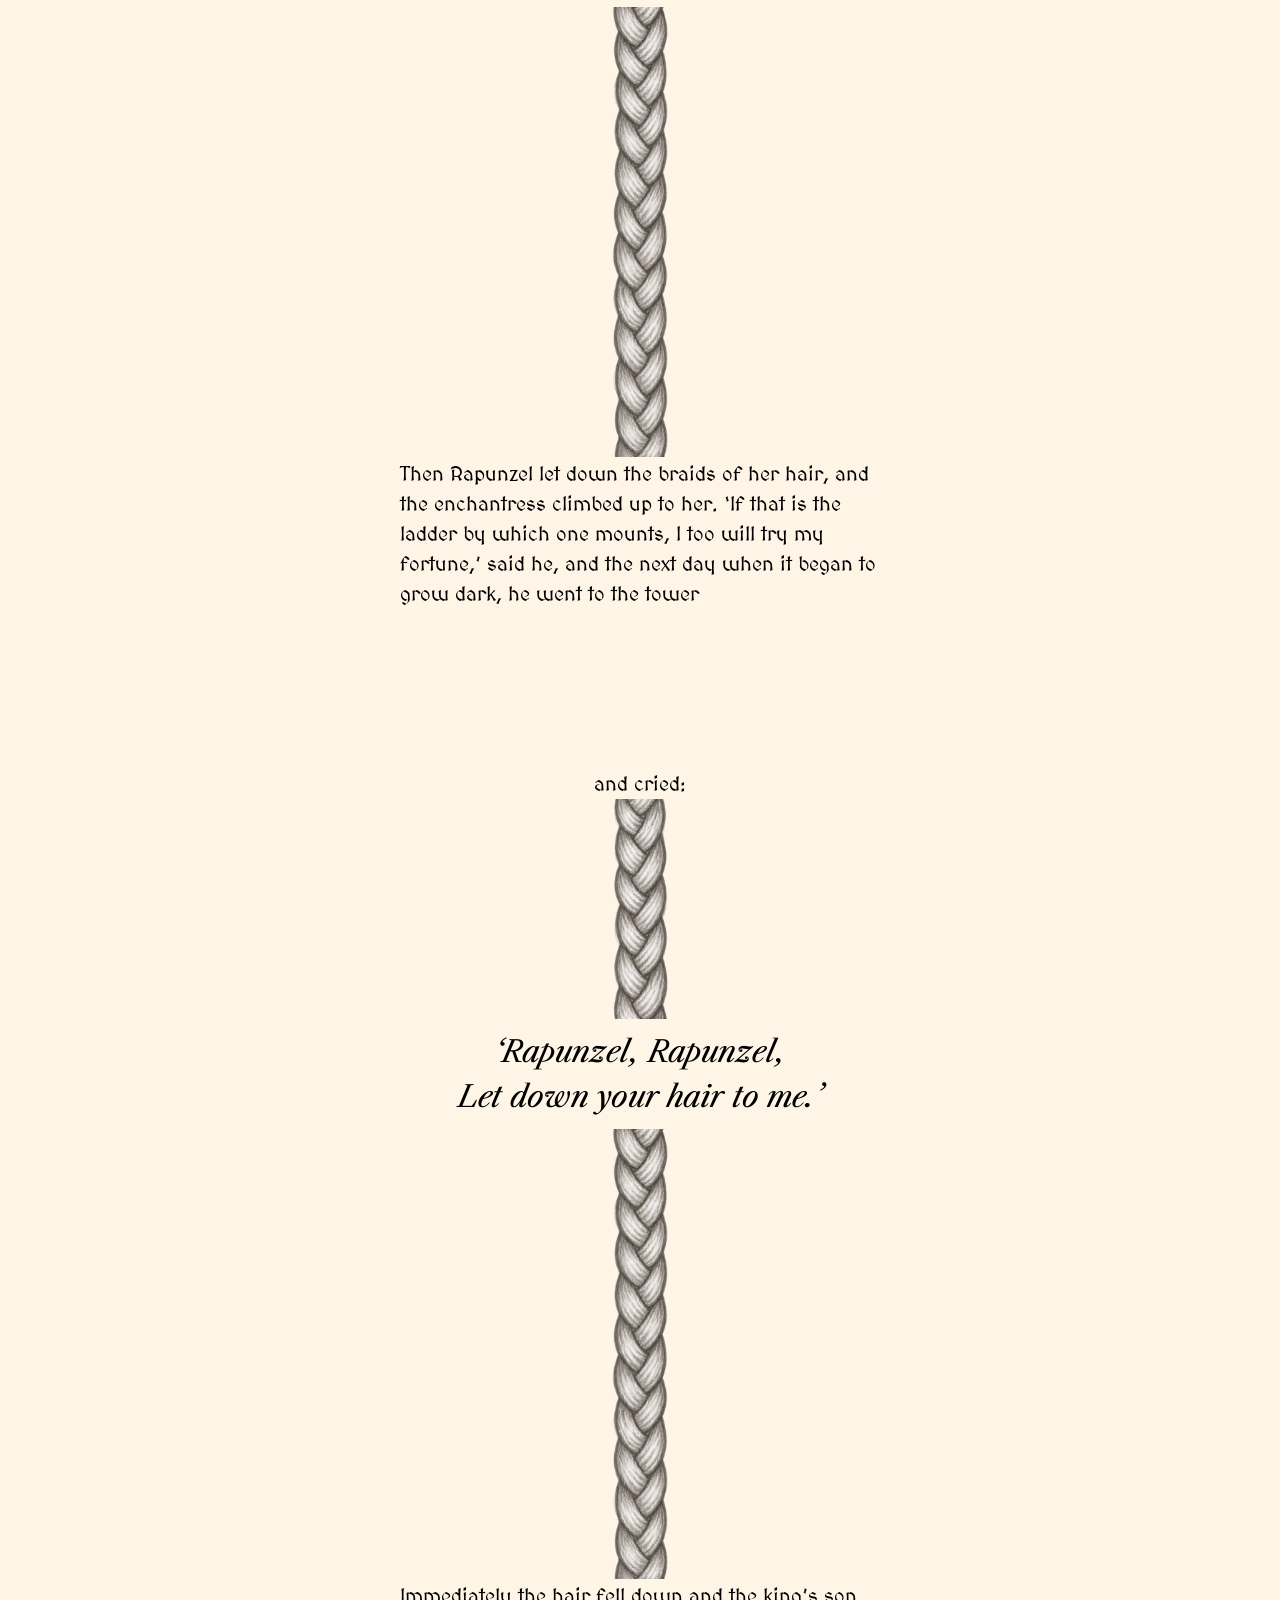
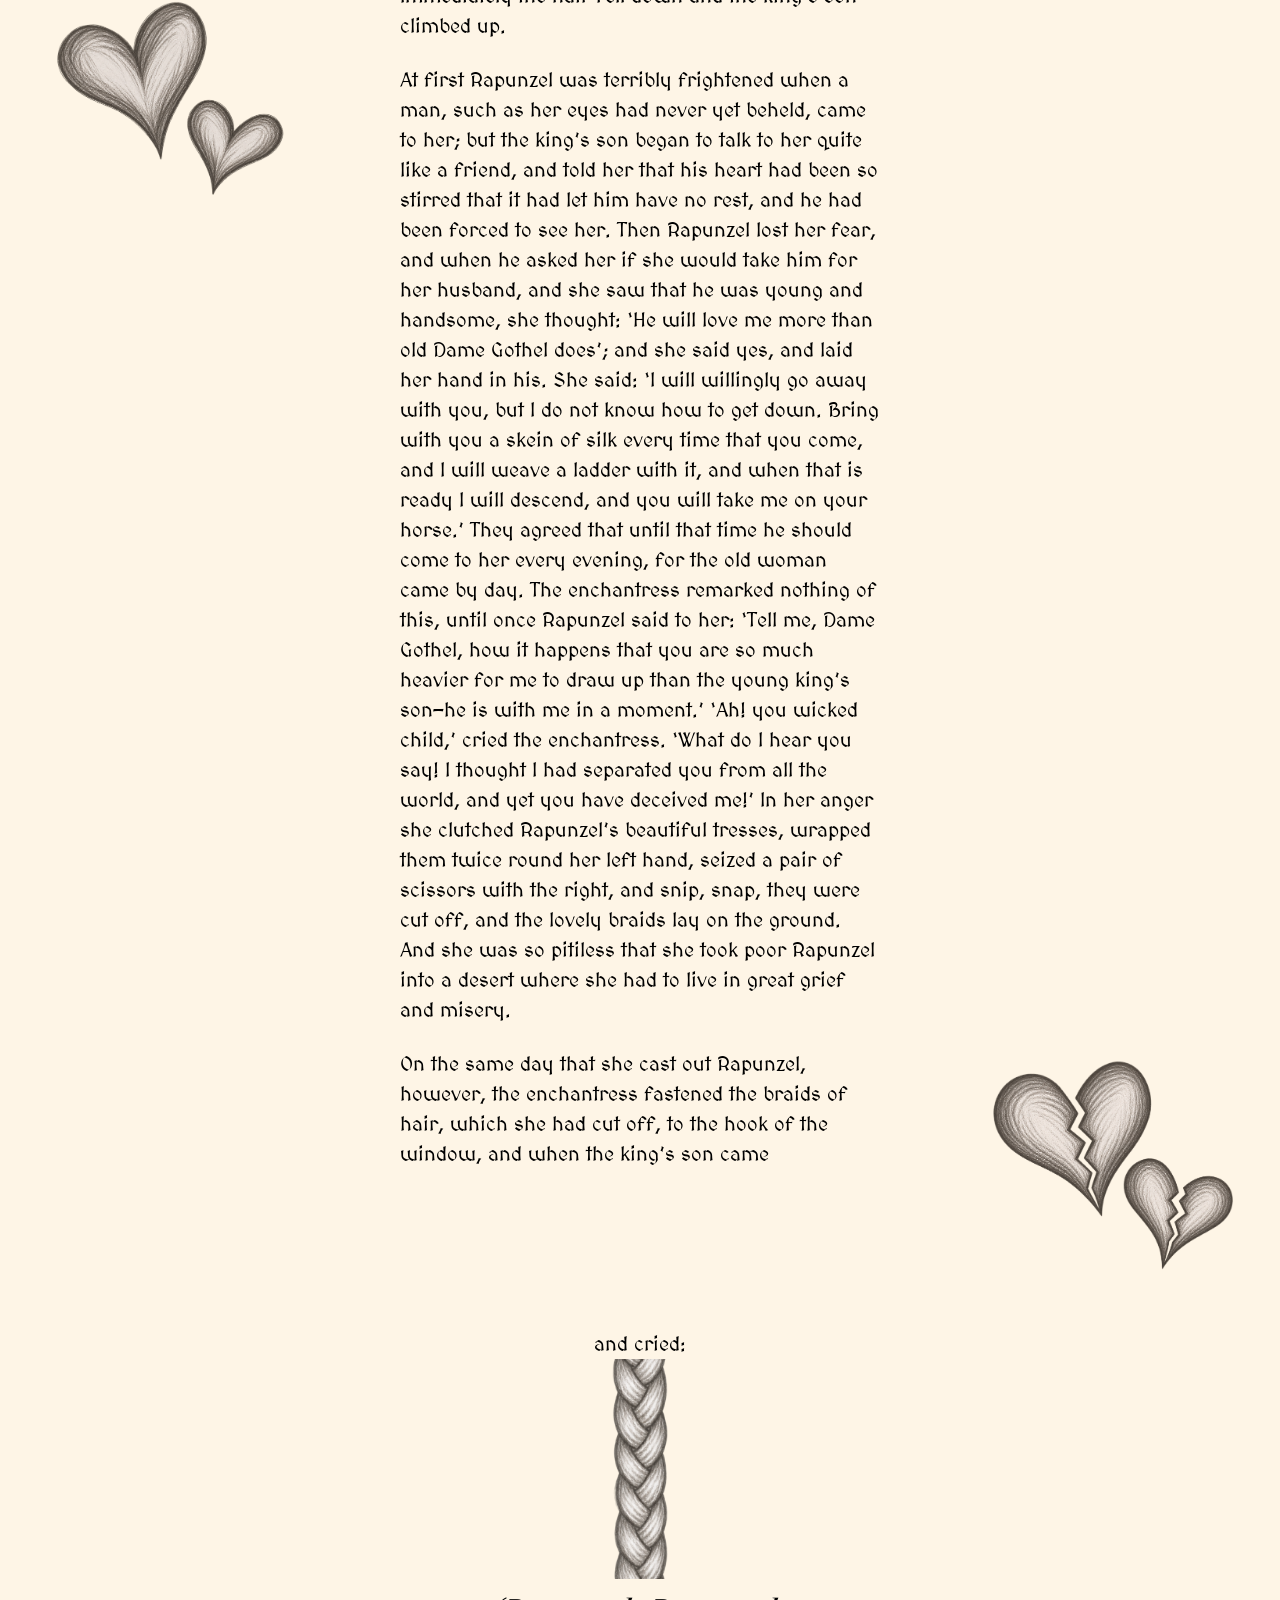
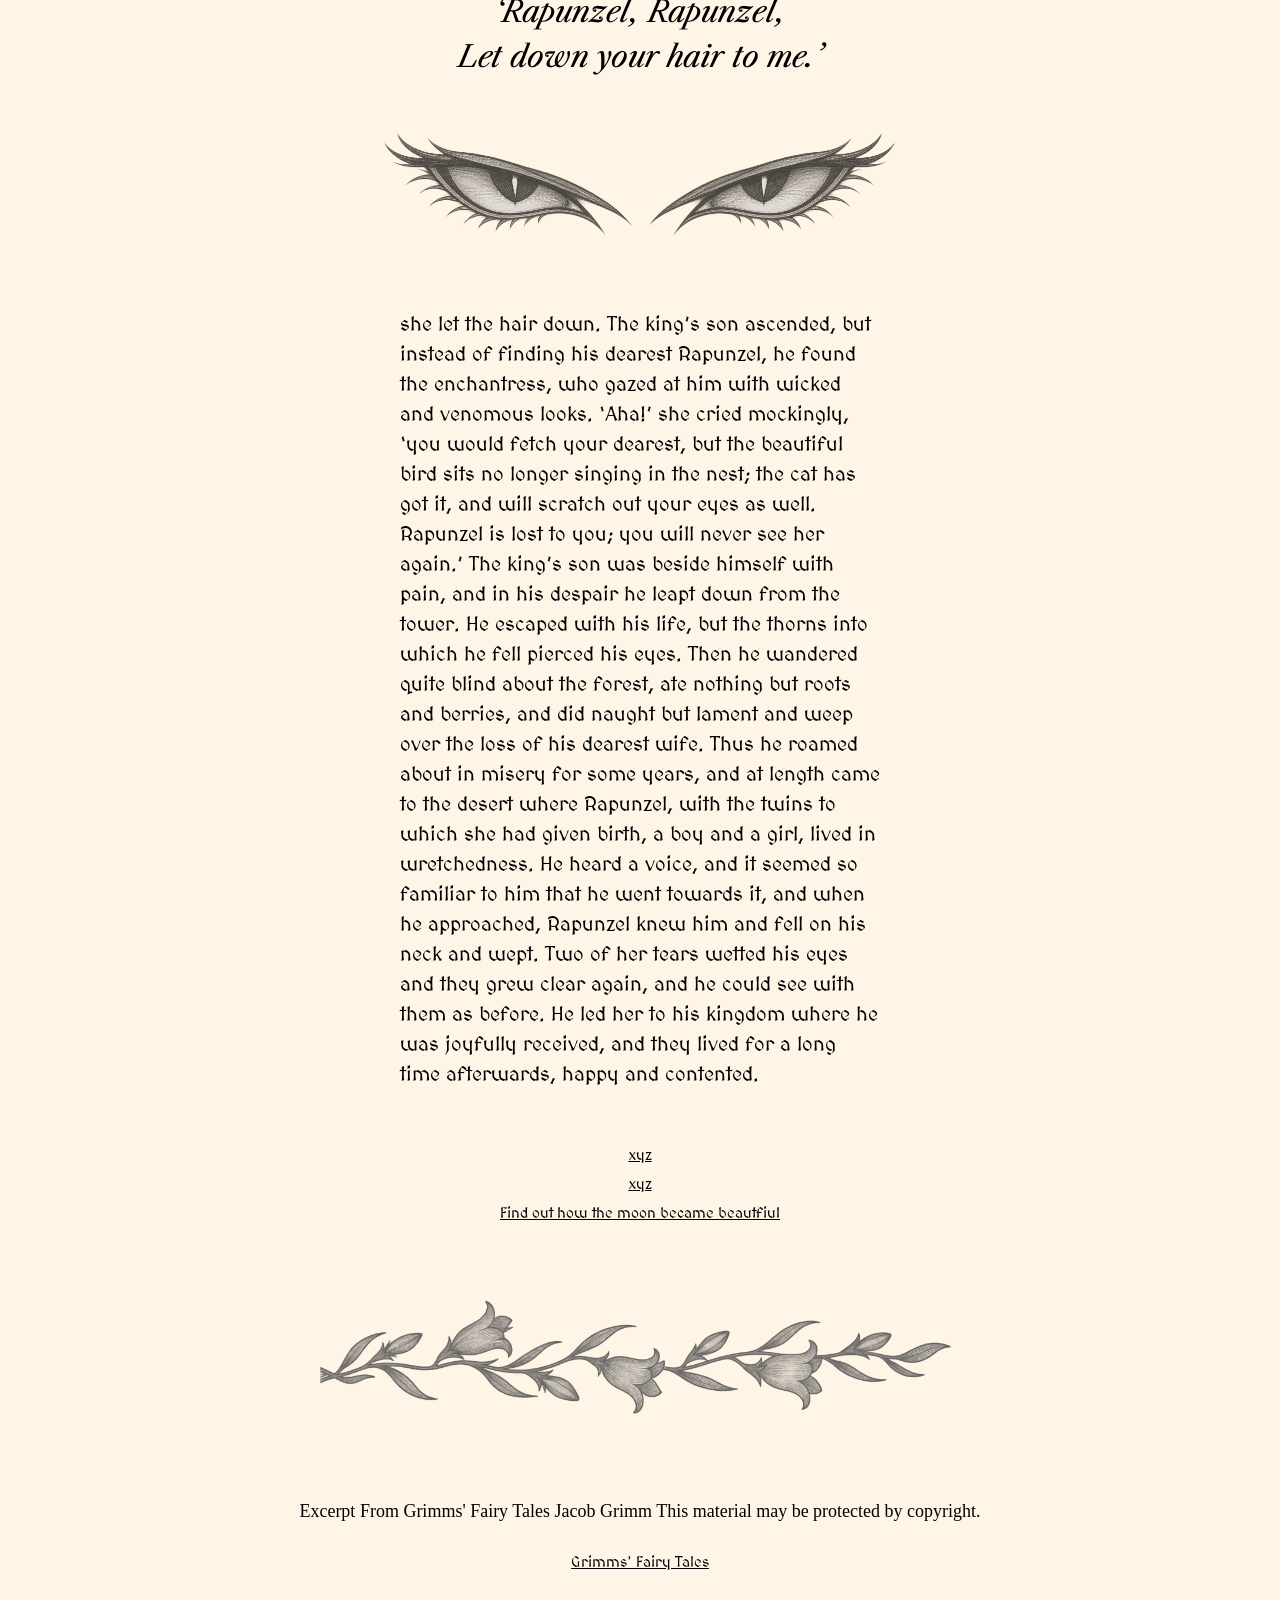
==== commit d4c83995: "Add files via upload" ====
--- a/index.html
+++ b/index.html
@@ -179,6 +179,7 @@
       And she was so pitiless that she took poor Rapunzel into a desert where
       she had to live in great grief and misery.
     </p>
+    
     <section class="story-section">
       <img class="broken" src="Images/broken.png" alt="Two broken drawn in a graphite style">
     <p>
@@ -223,6 +224,11 @@
       afterwards, happy and contented.
     </p>
 
+<section class="narrative">
+  <a href="https://miw828.github.io/WebDesignStory/">xyz</a><br>
+  <a href="https://misisasha013.github.io/Web_Design_Story_Mishra/">xyz</a><br>
+  <a href="https://jus628.github.io/Web_Design_Story_Salinero/">Find out how the moon became beautfiul</a>
+</section>
 
 <img src="Images/flowers.png" alt=" A line of rampion flowers drawn in a graphite style" class="footer-banner">
 <footer>
--- a/style.css
+++ b/style.css
@@ -100,12 +100,10 @@
 
 p {
   font-size: 20px;
-  width: 30rem;
-  min-width: 20rem;
+  max-width: 30rem;
   font-family: "MedievalSharp";
   margin: auto;
   margin-bottom: 1.5rem;
-
 }
 
 .cried {
@@ -117,7 +115,7 @@
 }
 
 .braid { /*CHATGPT*/
-  width: 260px;
+  max-width: 260px;
   height: 550px;
   margin: auto;
   margin-bottom: 14.5rem;
@@ -136,7 +134,9 @@
   width: 20vw;
   left: 0;
   margin-left: 40px;
-}
+  margin-right: 20px;
+}
+
 
 .right-image  /*CHAT GPT*/{
   position: absolute;
@@ -191,6 +191,8 @@
   transform: translate(-50%, -50%);
   width: 43rem;
   max-width: 80vw;
+  overflow: hidden;
+
 }
 
 
@@ -221,6 +223,15 @@
   width: 100%;
   height: 100%;
   object-fit: contain;
+}
+
+.narrative {
+  font-family: "MedievalSharp";
+  line-height: 25px;
+  text-align: center;
+  font-size: 25px;
+  margin-top: 50px;
+  margin-bottom: 30px;
 }
 
 .footer-banner /*ChatGPT*/ {
@@ -248,7 +259,7 @@
 
 }
 
-@media screen and (max-width: 900px) {
+@media screen and (max-width: 913px) {
 
   .left-image,
   .right-image,
@@ -259,10 +270,19 @@
 
   display: none;
   }
-
-}
-
-
-
-
-
+}
+
+
+
+
+@media screen and (max-width: 43rem){
+blockquote {
+  width: 100%;
+}
+}
+
+
+
+
+
+
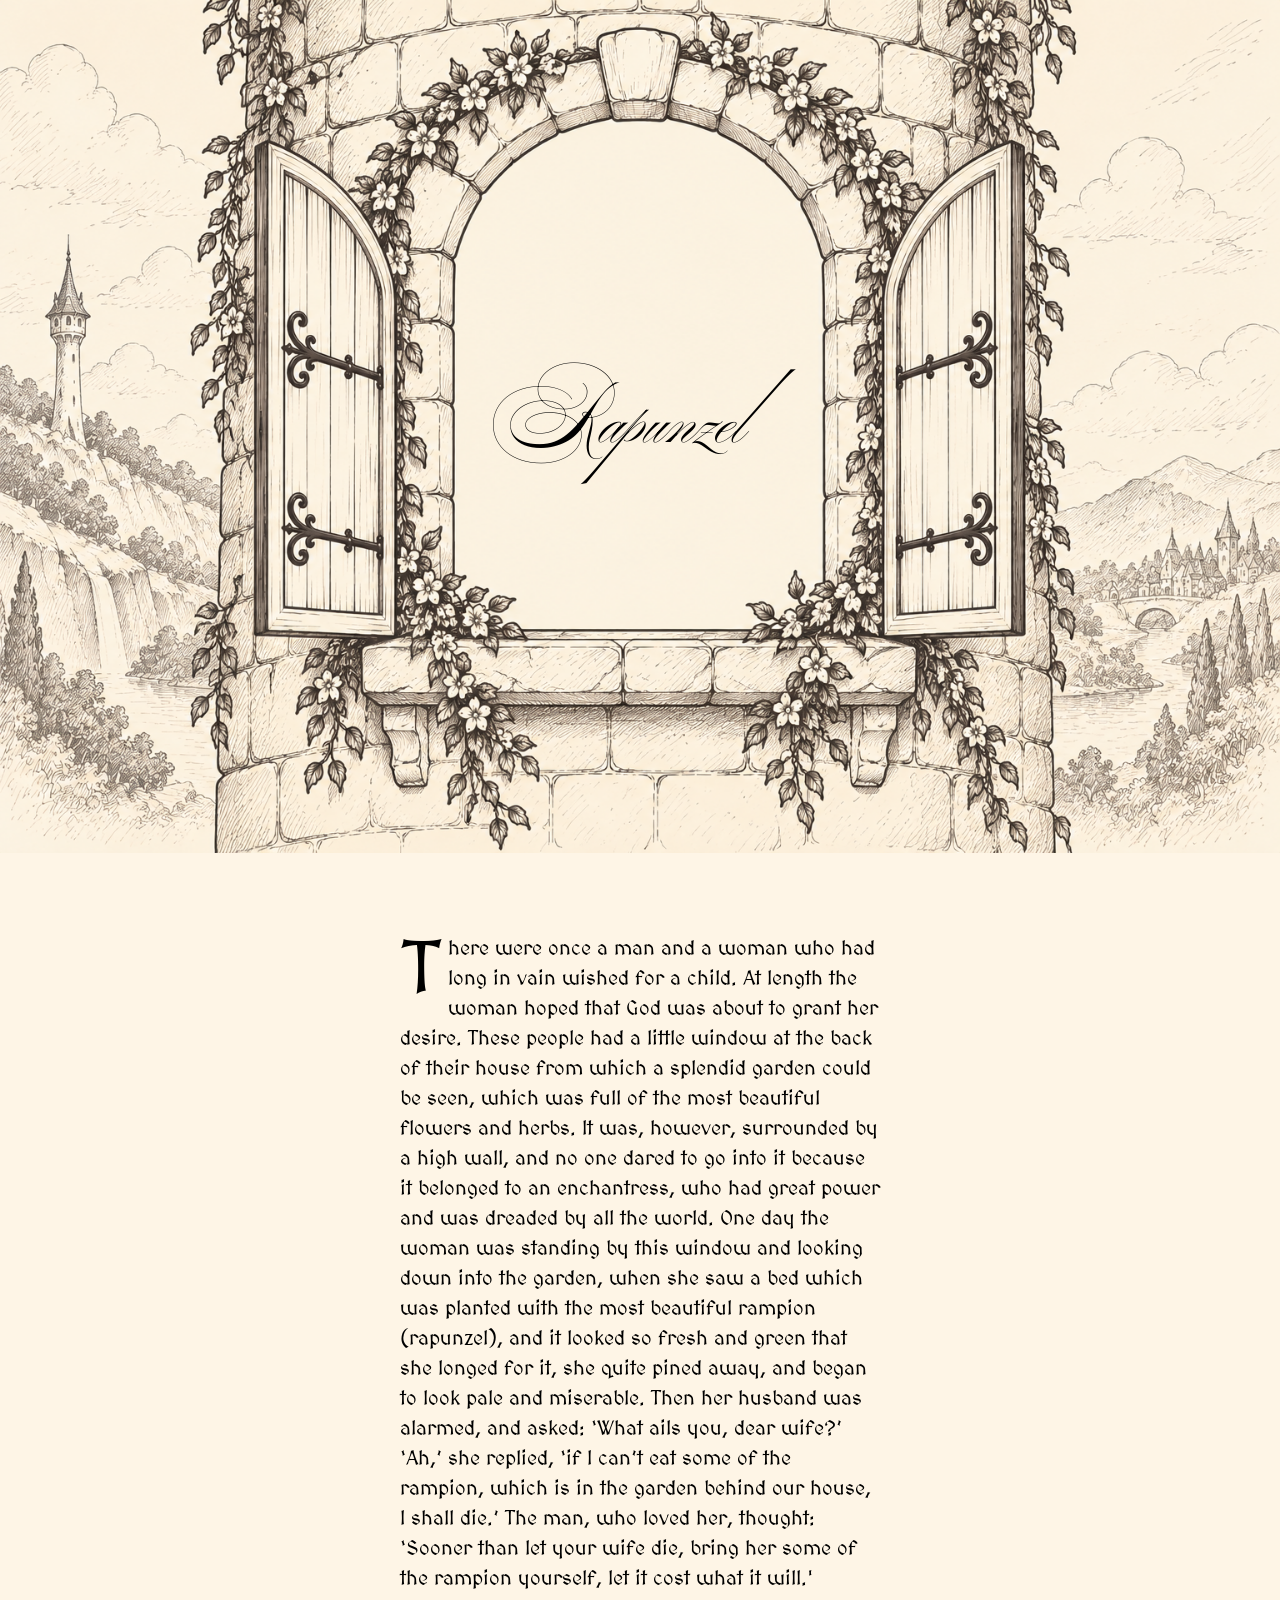
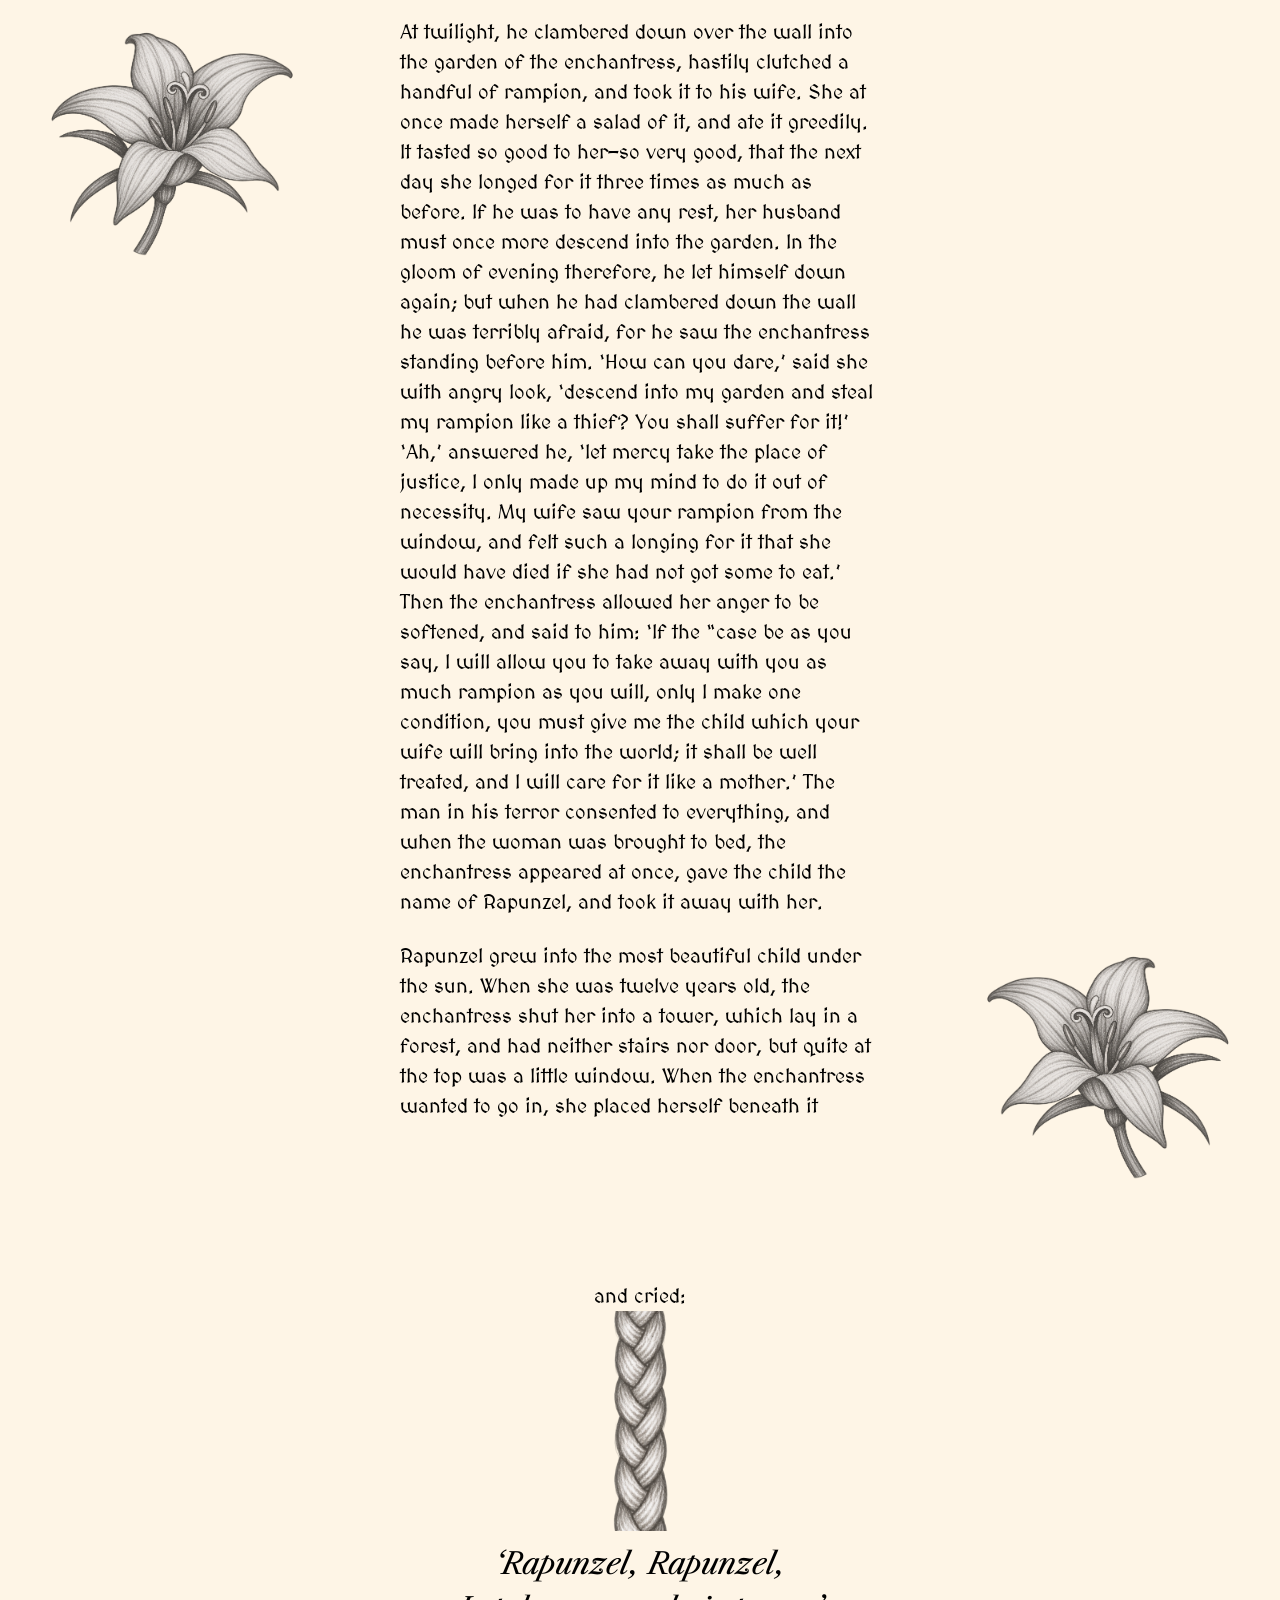
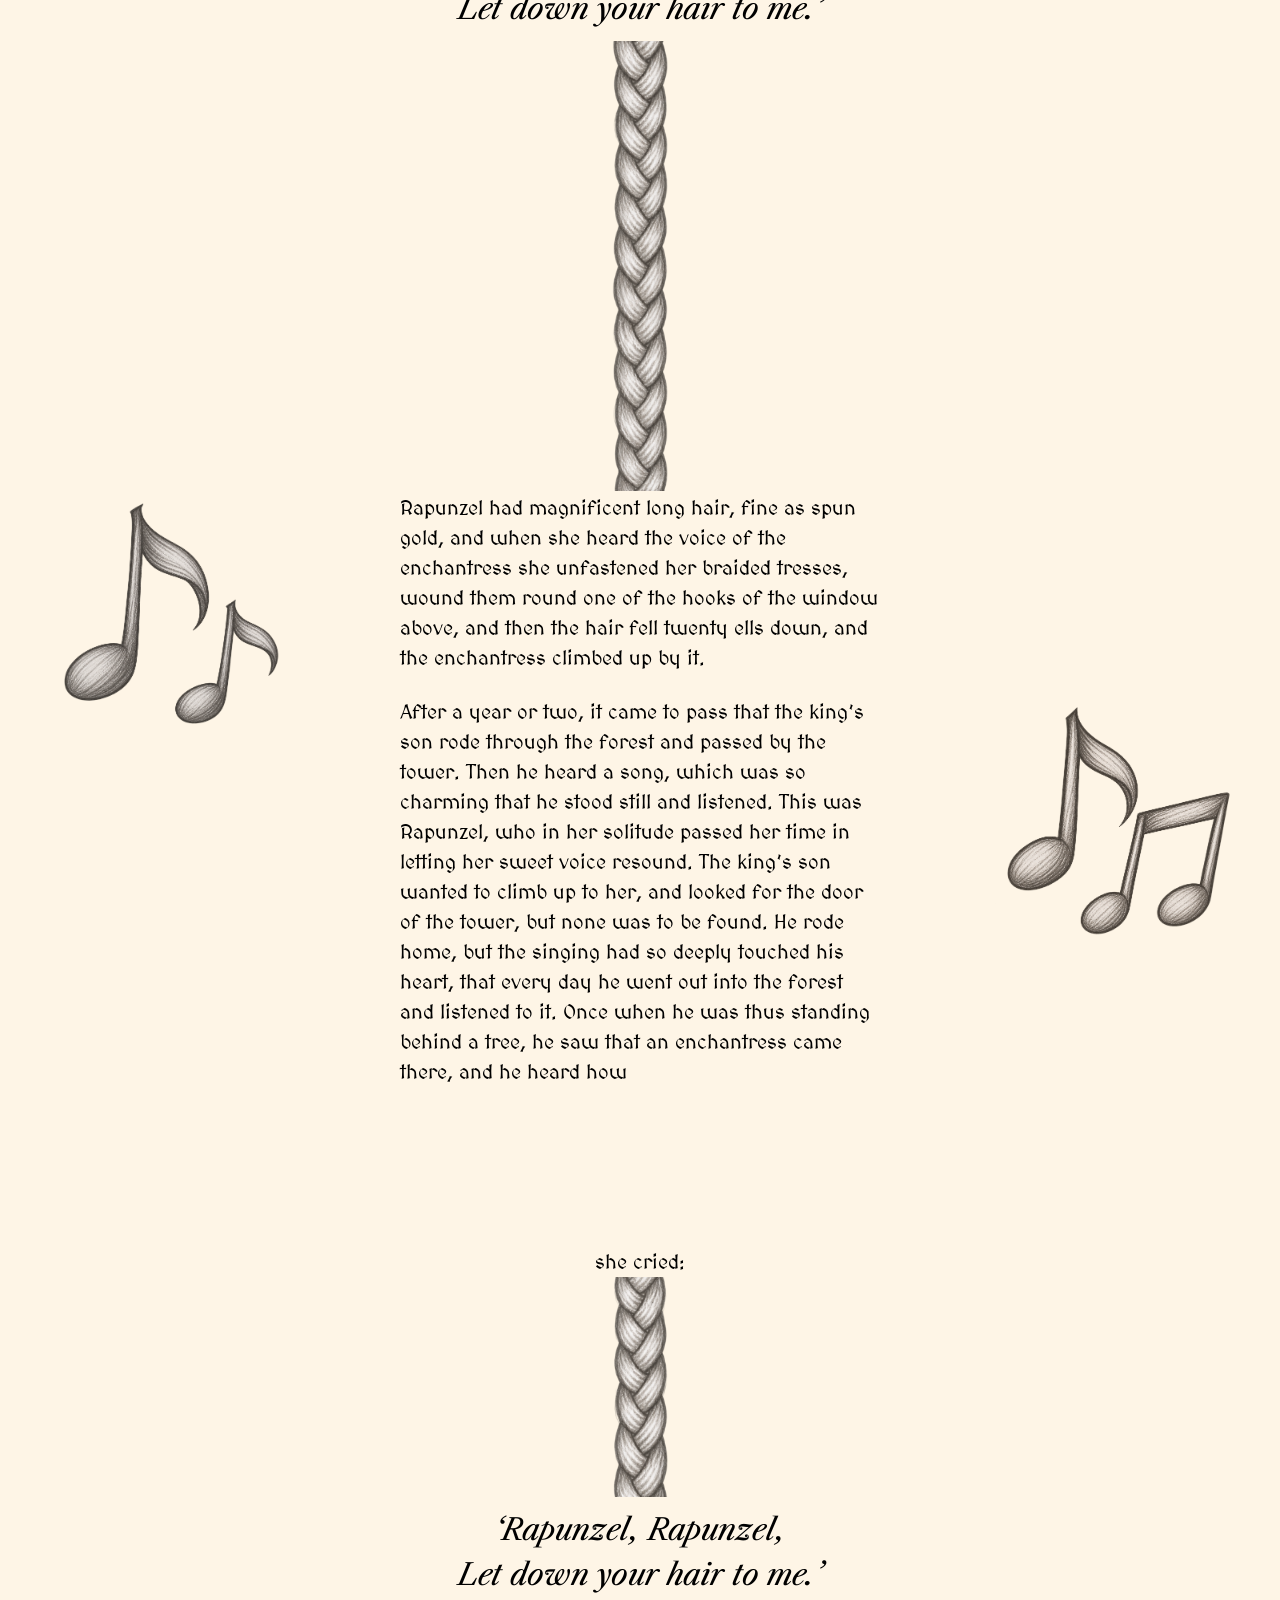
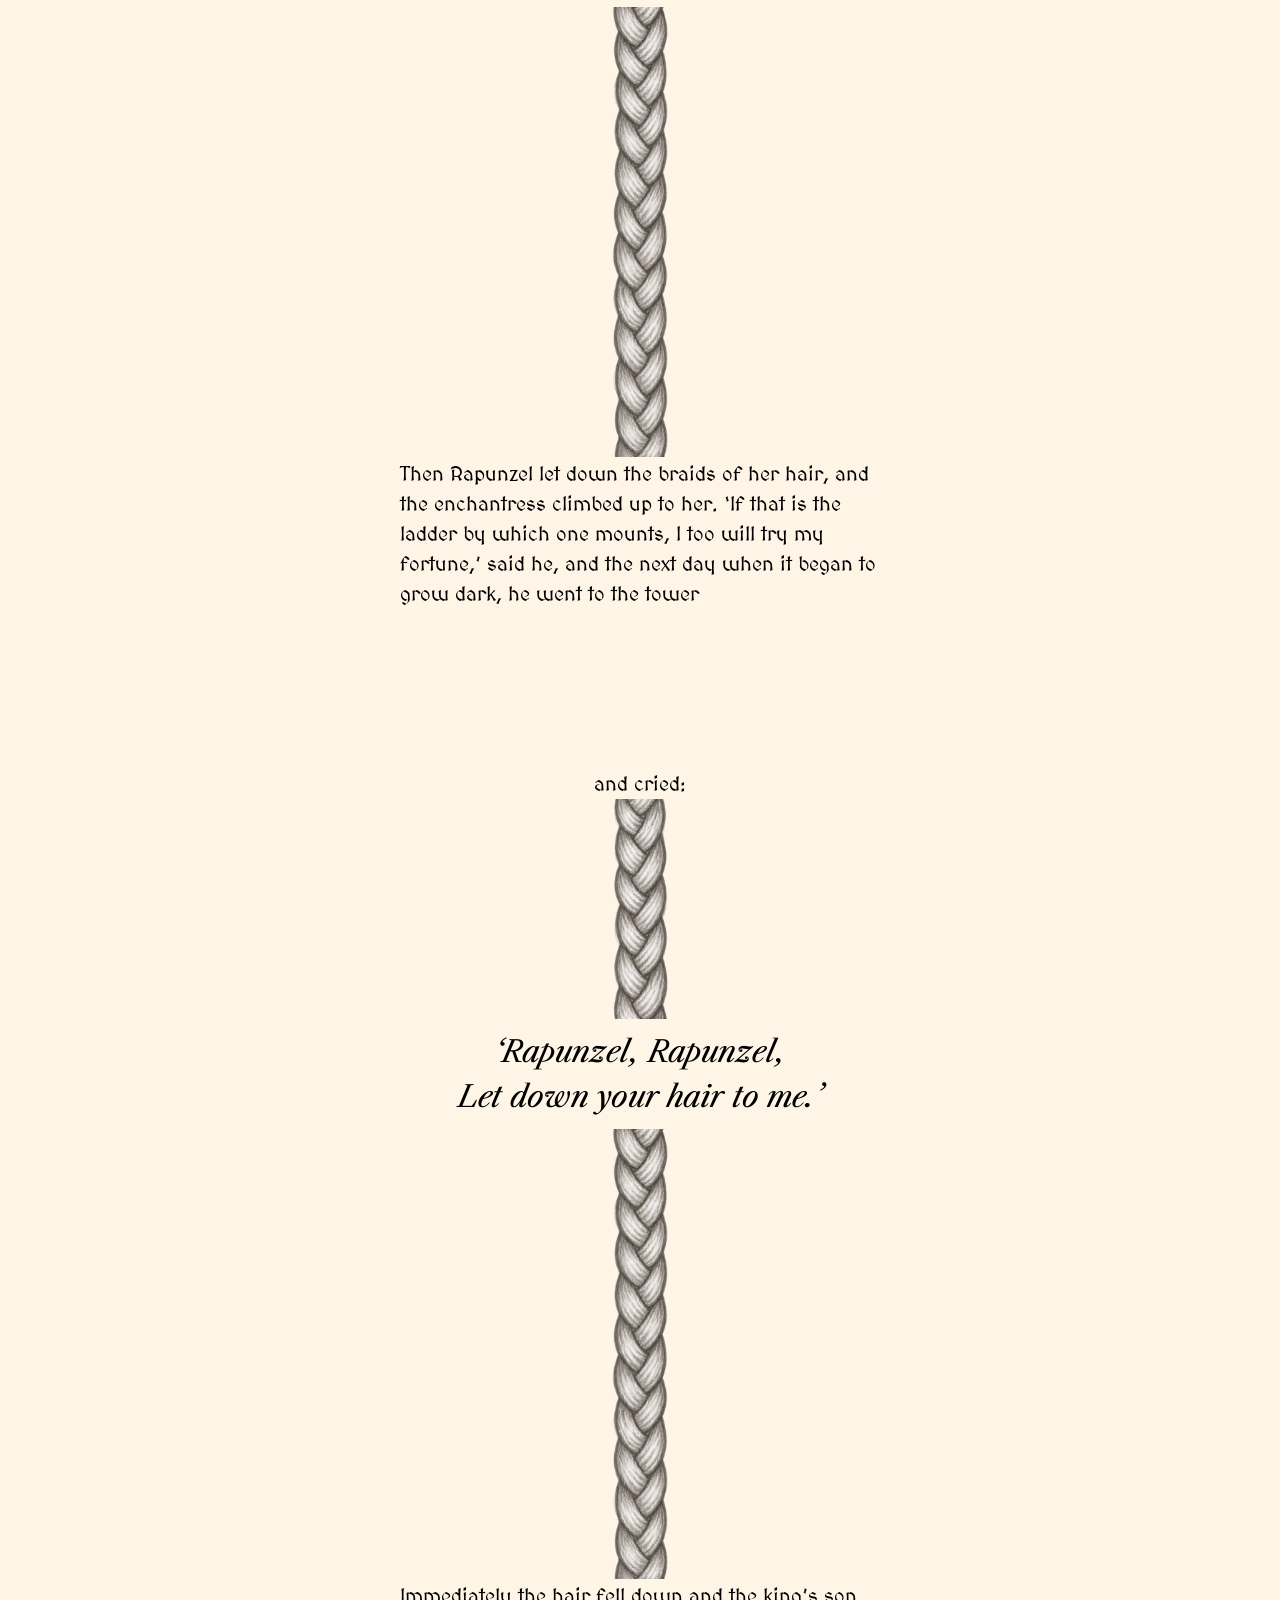
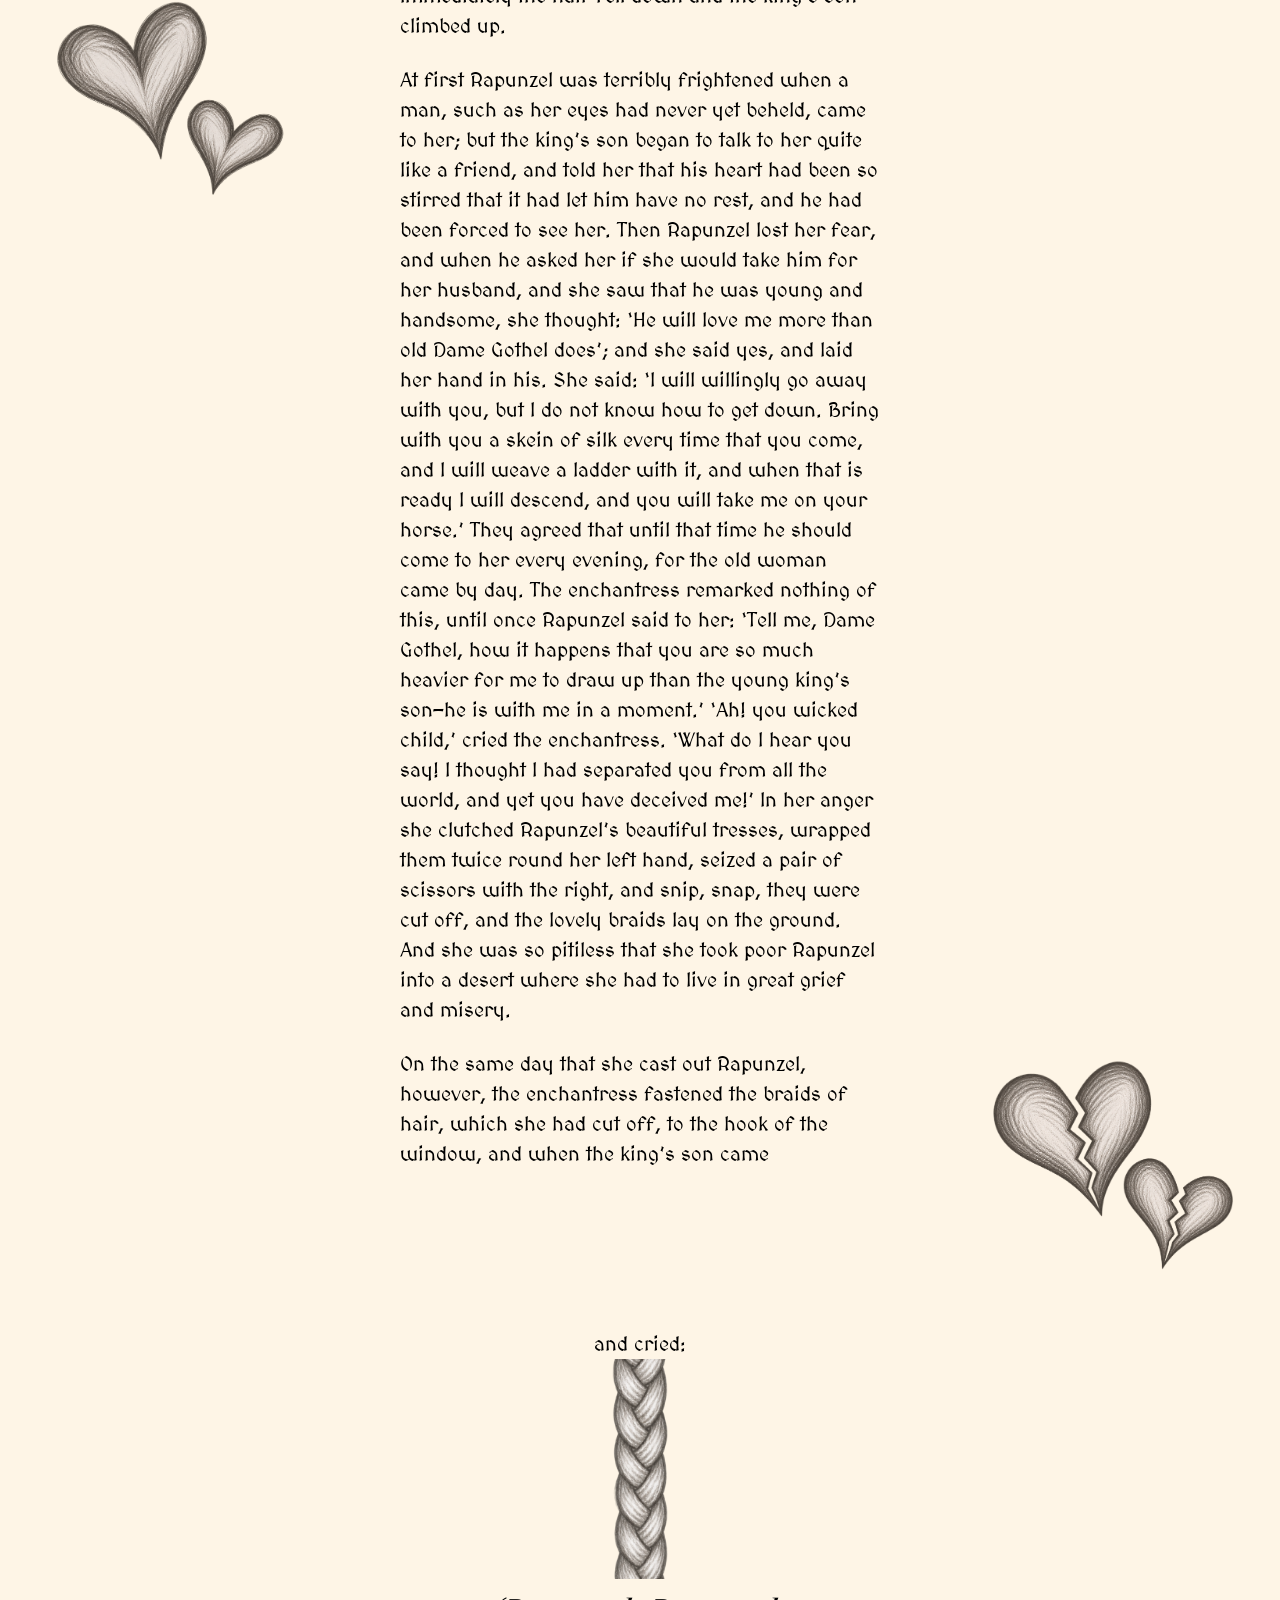
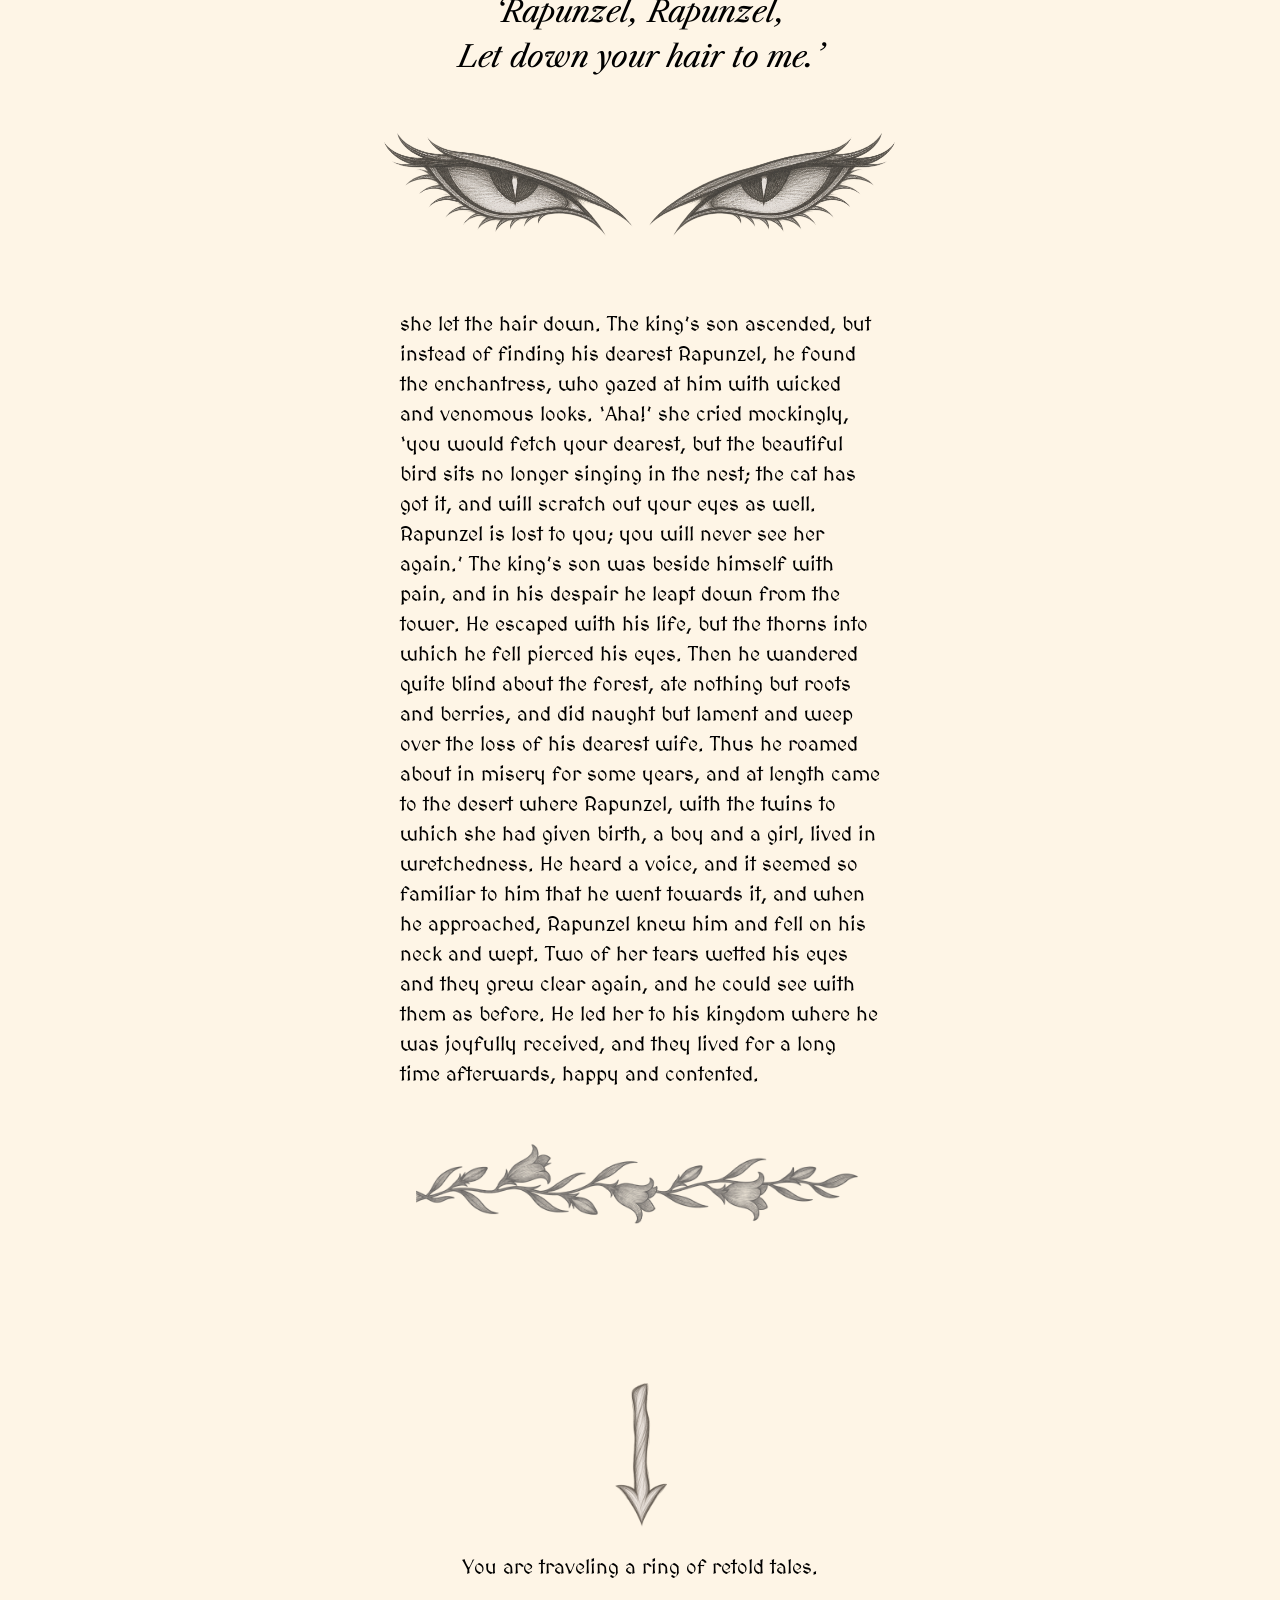
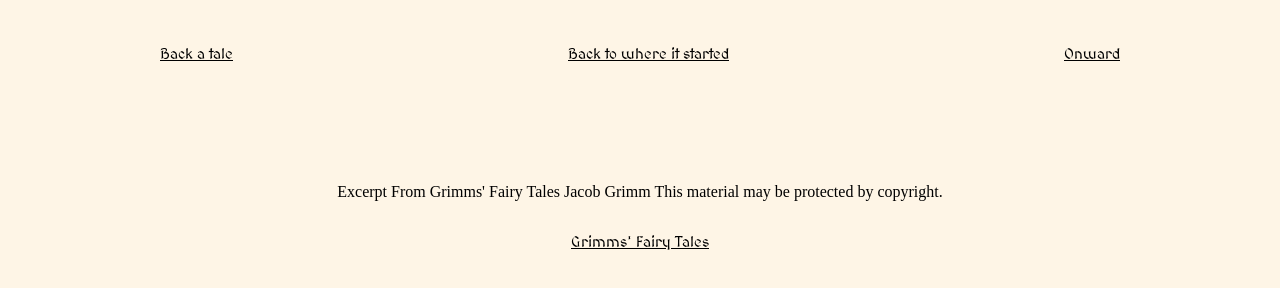
==== commit ee7ea607: "Add files via upload" ====
--- a/index.html
+++ b/index.html
@@ -8,7 +8,13 @@
     <link rel="preconnect" href="https://fonts.googleapis.com">
 <link rel="preconnect" href="https://fonts.gstatic.com" crossorigin>
 <link href="https://fonts.googleapis.com/css2?family=Ballet:opsz@16..72&family=Libre+Caslon+Text:ital,wght@0,400;0,700;1,400&family=MedievalSharp&display=swap" rel="stylesheet">
+
+<link rel="apple-touch-icon" sizes="180x180" href="/apple-touch-icon.png">
+<link rel="icon" type="image/png" sizes="32x32" href="Images/favicon-32x32.png">
+<link rel="icon" type="image/png" sizes="16x16" href="Images/favicon-16x16.png">
+<link rel="manifest" href="/site.webmanifest">
   </head>
+
 
   <body>
     <main>
@@ -199,7 +205,7 @@
         Let down your hair to me.’
       </blockquote>
       <div class="eyes">
-      <img src="Images/eyes.png" alt="Evil looking eyes staring straight out. The eyes are styled sketched in pencil. ">
+      <img src="Images/eyes.png" alt="Evil looking eyes staring straight out. The eyes are styled sketched in pencil.">
     </div>
       </div>
   
@@ -224,17 +230,26 @@
       afterwards, happy and contented.
     </p>
 
-<section class="narrative">
-  <a href="https://miw828.github.io/WebDesignStory/">xyz</a><br>
-  <a href="https://misisasha013.github.io/Web_Design_Story_Mishra/">xyz</a><br>
-  <a href="https://jus628.github.io/Web_Design_Story_Salinero/">Find out how the moon became beautfiul</a>
-</section>
 
 <img src="Images/flowers.png" alt=" A line of rampion flowers drawn in a graphite style" class="footer-banner">
+
 <footer>
+  <img class="arrow" src="Images/arrow.png" alt=" A downwards arrow drawn in a graphite style">
+
+
+<p class="retold">You are traveling a ring of retold tales.</p>
+
+  <div class="narrative">
+  <a href="https://miw828.github.io/WebDesignStory/">Back a tale</a>
+  <a href="https://misisasha013.github.io/Web_Design_Story_Mishra/">Back to where it started</a>
+  <a href="https://jus628.github.io/Web_Design_Story_Salinero/">Onward</a>
+</div>
+
+
   Excerpt From Grimms' Fairy Tales Jacob Grimm
   This material may be protected by copyright.<br>
   <a href="https://www.gutenberg.org/cache/epub/2591/pg2591-images.html">Grimms' Fairy Tales</a>
+
 </footer>
 
     </main>
--- a/style.css
+++ b/style.css
@@ -228,28 +228,52 @@
 .narrative {
   font-family: "MedievalSharp";
   line-height: 25px;
-  text-align: center;
   font-size: 25px;
+  margin: auto;
   margin-top: 50px;
   margin-bottom: 30px;
+  display: flex;
 }
 
 .footer-banner /*ChatGPT*/ {
   display: block;
-  width: 50vw;       
+  width: 35vw;      
   height: auto;       
   object-fit: cover;  
   margin: auto;
 }
 
+
+
 footer {
-  font-size: 18px;
-  margin: auto;
+  font-size: px;
+  margin: auto;
+  margin-top: 5rem;
   margin-bottom: 5px;
   text-align: center;
   padding-top: 1rem;
   padding-bottom: 1rem;
   line-height: 50px;
+}
+
+.arrow {
+  width: 8vw;
+  margin: auto;
+  margin-top: 20px;
+  margin-bottom: 10px;
+}
+
+.retold{
+  text-align: center;
+}
+
+.narrative {
+ display: flex;
+ justify-content: space-between;
+ align-items: center;'
+ gap: 10px;
+ width: 75%;
+ margin: 50px auto 100px auto;
 }
 
 a {
